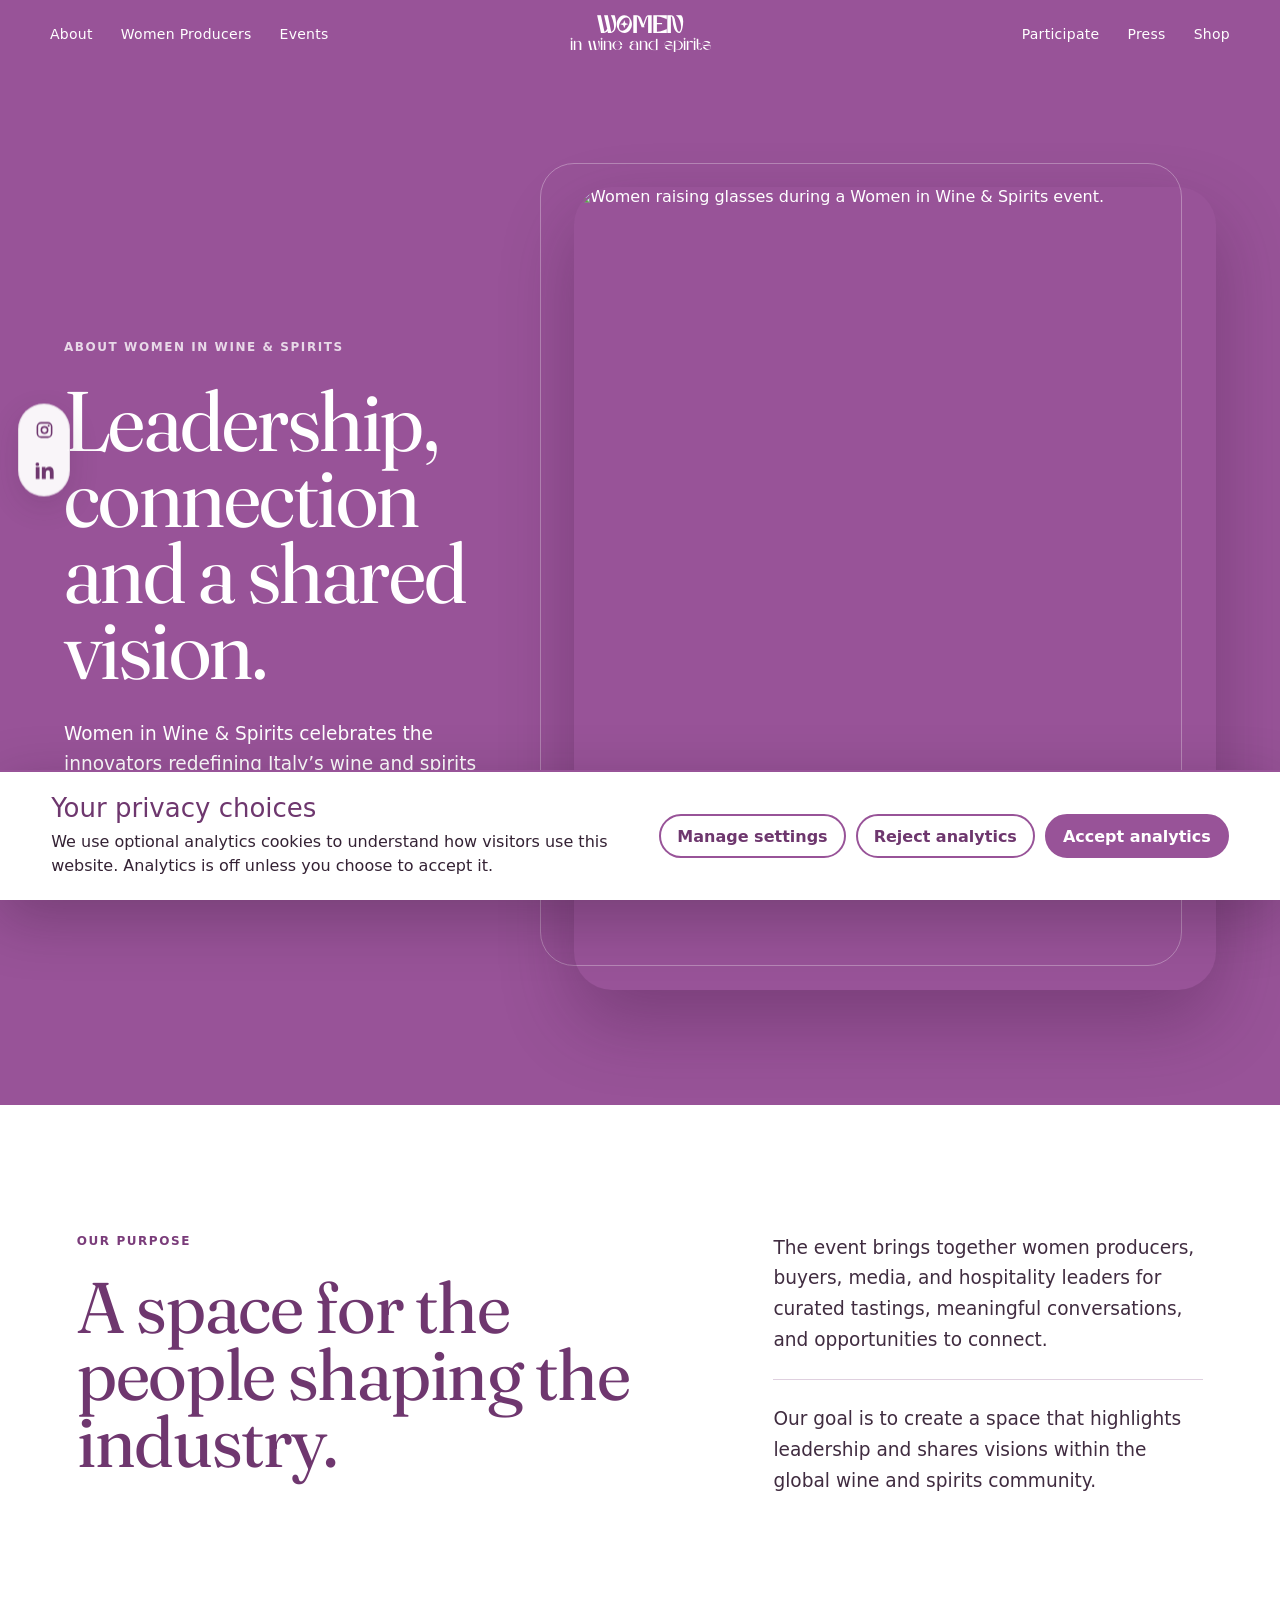
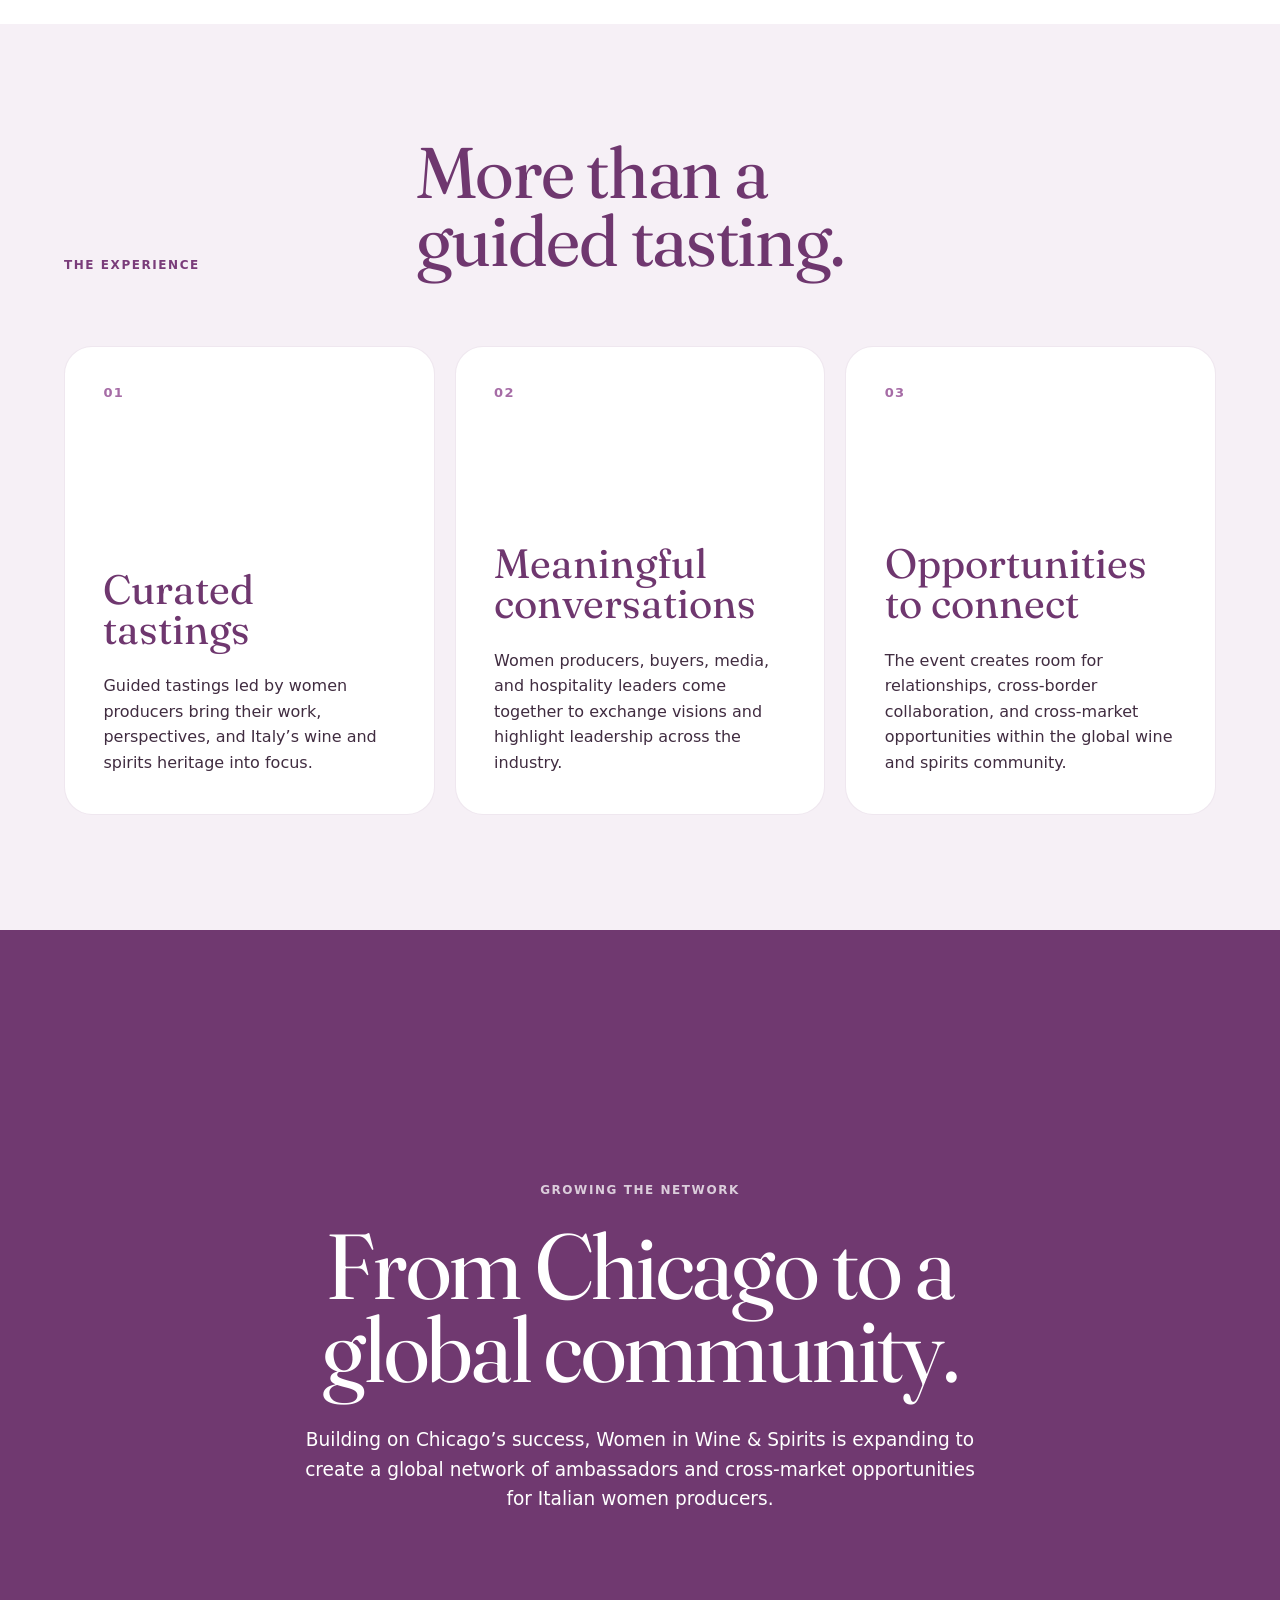
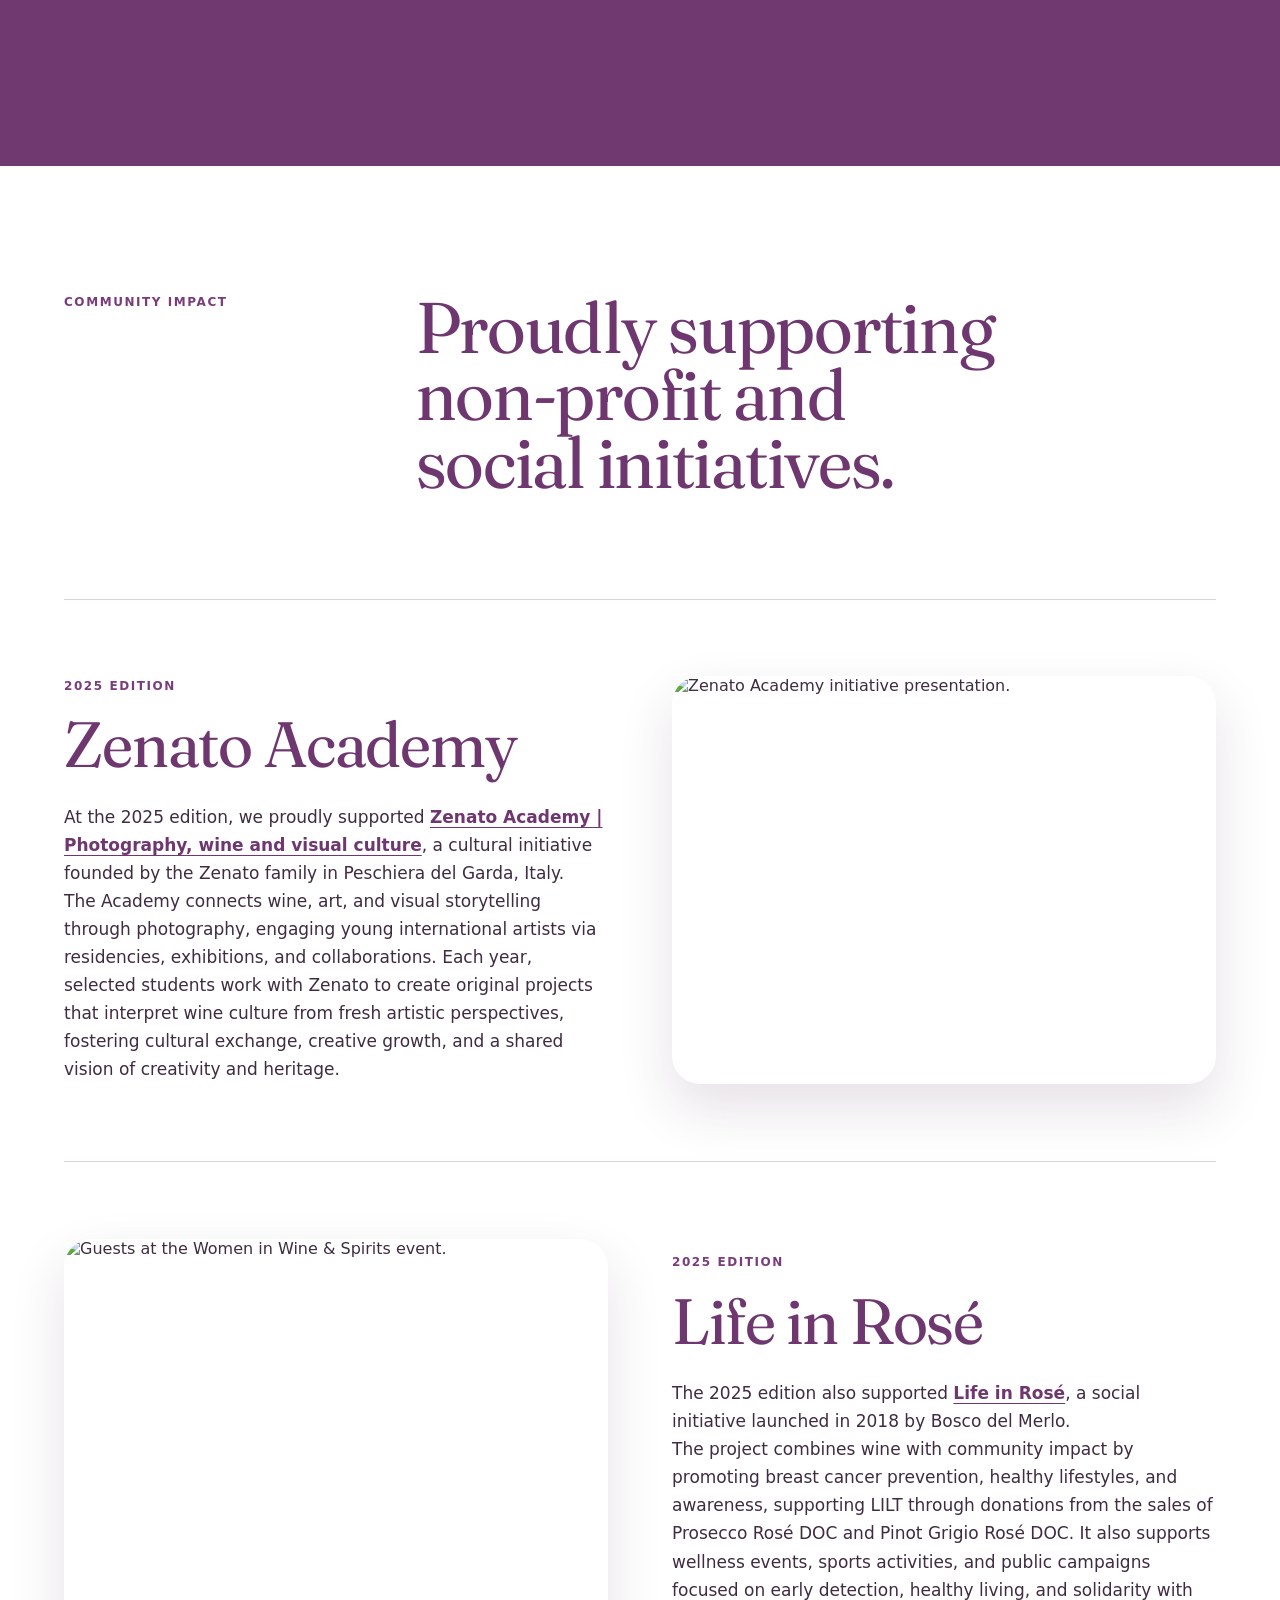
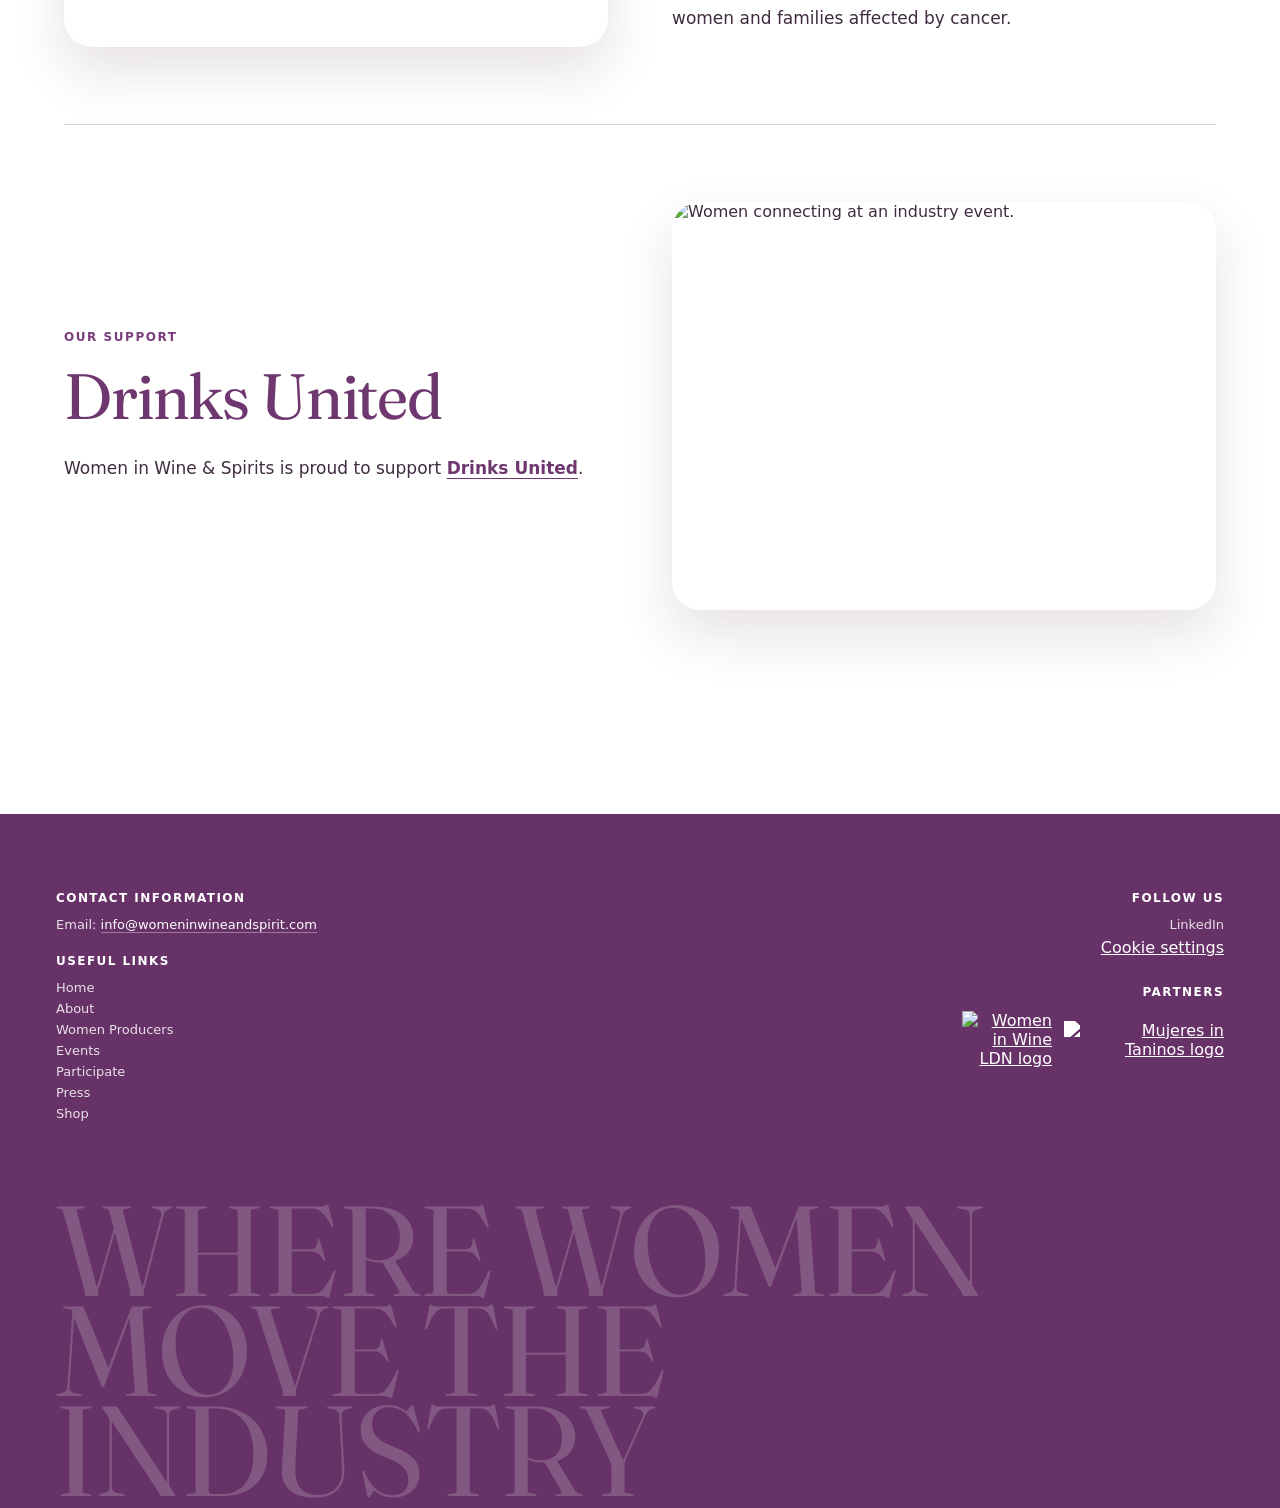
==== about/index.html @ eb979c76 "Launch multipage website redesign" ====
<!DOCTYPE html>
<html lang="en"><head>
  <meta charset="UTF-8">
  <meta name="viewport" content="width=device-width, initial-scale=1.0">
  <title>About Women in Wine & Spirits | Purpose & Community</title>
  <meta name="description" content="Learn how Women in Wine & Spirits advances leadership, connection and cross-border growth through curated tastings and industry conversations.">
  <meta name="robots" content="index, follow, max-image-preview:large, max-snippet:-1, max-video-preview:-1">
  <meta name="theme-color" content="#985398">
  <link rel="canonical" href="https://womeninwineandspirit.com/about/">
  <link rel="stylesheet" href="../styles.css">
  <link rel="icon" type="image/png" href="../assets/graphics/favicon.png">

  <meta property="og:site_name" content="Women in Wine &amp; Spirits">
  <meta property="og:locale" content="en_US">
  <meta property="og:type" content="website">
  <meta property="og:url" content="https://womeninwineandspirit.com/about/">
  <meta property="og:title" content="About Women in Wine & Spirits | Purpose & Community">
  <meta property="og:description" content="Learn how Women in Wine & Spirits advances leadership, connection and cross-border growth through curated tastings and industry conversations.">
  <meta property="og:image" content="https://womeninwineandspirit.com/assets/graphics/socialImage.png">
  <meta property="og:image:width" content="1200">
  <meta property="og:image:height" content="630">
  <meta property="og:image:alt" content="Women in Wine &amp; Spirits">

  <meta name="twitter:card" content="summary_large_image">
  <meta name="twitter:title" content="About Women in Wine & Spirits | Purpose & Community">
  <meta name="twitter:description" content="Learn how Women in Wine & Spirits advances leadership, connection and cross-border growth through curated tastings and industry conversations.">
  <meta name="twitter:image" content="https://womeninwineandspirit.com/assets/graphics/socialImage.png">
  <meta name="twitter:image:alt" content="Women in Wine &amp; Spirits">

  <script type="application/ld+json">
{
  "@context": "https://schema.org",
  "@graph": [
    {
      "@type": "AboutPage",
      "@id": "https://womeninwineandspirit.com/about/#webpage",
      "url": "https://womeninwineandspirit.com/about/",
      "name": "About Women in Wine & Spirits | Purpose & Community",
      "description": "Learn how Women in Wine & Spirits advances leadership, connection and cross-border growth through curated tastings and industry conversations.",
      "isPartOf": {
        "@id": "https://womeninwineandspirit.com/#website"
      },
      "about": {
        "@id": "https://womeninwineandspirit.com/#organization"
      },
      "primaryImageOfPage": {
        "@type": "ImageObject",
        "url": "https://womeninwineandspirit.com/assets/graphics/socialImage.png",
        "width": 1200,
        "height": 630
      },
      "inLanguage": "en",
      "breadcrumb": {
        "@id": "https://womeninwineandspirit.com/about/#breadcrumb"
      }
    },
    {
      "@type": "BreadcrumbList",
      "@id": "https://womeninwineandspirit.com/about/#breadcrumb",
      "itemListElement": [
        {
          "@type": "ListItem",
          "position": 1,
          "name": "Home",
          "item": "https://womeninwineandspirit.com/"
        },
        {
          "@type": "ListItem",
          "position": 2,
          "name": "About Women in Wine & Spirits",
          "item": "https://womeninwineandspirit.com/about/"
        }
      ]
    }
  ]
}
  </script>
</head>
<body class="inner-page about-page"><header class="site-nav" id="siteNav">
  <nav class="nav-inner" aria-label="Primary">
    <div class="nav-left">
      <a href="../about/index.html" class="nav-link" aria-current="page">About</a>
      <a href="../producers/index.html" class="nav-link">Women Producers</a>
      <a href="../events/index.html" class="nav-link">Events</a>
    </div>
    <a href="../index.html" class="nav-home" id="navHome" aria-label="Home">
      <div class="nav-home-inner"><h1>WOMEN</h1><span>in wine and spirits</span></div>
    </a>
    <div class="nav-right">
      <a href="../participate/index.html" class="nav-link">Participate</a>
      <a href="../press/index.html" class="nav-link">Press</a>
      <a href="../shop/index.html" class="nav-link">Shop</a>
    </div>
    <button class="nav-burger" type="button" aria-label="Open menu" aria-controls="mobileMenu" aria-expanded="false"><span></span><span></span><span></span></button>
  </nav>
  <div class="mobile-menu" id="mobileMenu" hidden>
    <a href="../index.html" class="mobile-link">Home</a>
    <a href="../about/index.html" class="mobile-link">About</a>
    <a href="../producers/index.html" class="mobile-link">Women Producers</a>
    <a href="../events/index.html" class="mobile-link">Events</a>
    <a href="../participate/index.html" class="mobile-link">Participate</a>
    <a href="../press/index.html" class="mobile-link">Press</a>
    <a href="../shop/index.html" class="mobile-link">Shop</a>
  </div>
</header><main id="top">
  <section class="about-hero" aria-labelledby="aboutTitle">
    <div class="about-hero__copy">
      <p class="about-eyebrow">About Women in Wine &amp; Spirits</p>
      <h1 id="aboutTitle">Leadership, connection and a shared vision.</h1>
      <p class="about-hero__lead">Women in Wine &amp; Spirits celebrates the innovators redefining Italy’s wine and spirits heritage while fostering cross-border collaboration and growth.</p>
    </div>
    <figure class="about-hero__media">
      <img src="https://static1.squarespace.com/static/67ca0301a3fe1b1ed6d14965/t/6a723222e140b5716571c00a/1785868834773/DSC09408.jpg" alt="Women raising glasses during a Women in Wine &amp; Spirits event.">
    </figure>
  </section>

  <section class="about-purpose" aria-labelledby="purposeTitle">
    <div class="about-section-heading">
      <p class="about-eyebrow">Our purpose</p>
      <h2 id="purposeTitle">A space for the people shaping the industry.</h2>
    </div>
    <div class="about-purpose__body">
      <p>The event brings together women producers, buyers, media, and hospitality leaders for curated tastings, meaningful conversations, and opportunities to connect.</p>
      <p>Our goal is to create a space that highlights leadership and shares visions within the global wine and spirits community.</p>
    </div>
  </section>

  <section class="about-experience" aria-labelledby="experienceTitle">
    <header class="about-experience__header">
      <p class="about-eyebrow">The experience</p>
      <h2 id="experienceTitle">More than a guided tasting.</h2>
    </header>
    <div class="about-detail-grid">
      <article class="about-detail-card">
        <span class="about-detail-card__number" aria-hidden="true">01</span>
        <h3>Curated tastings</h3>
        <p>Guided tastings led by women producers bring their work, perspectives, and Italy’s wine and spirits heritage into focus.</p>
      </article>
      <article class="about-detail-card">
        <span class="about-detail-card__number" aria-hidden="true">02</span>
        <h3>Meaningful conversations</h3>
        <p>Women producers, buyers, media, and hospitality leaders come together to exchange visions and highlight leadership across the industry.</p>
      </article>
      <article class="about-detail-card">
        <span class="about-detail-card__number" aria-hidden="true">03</span>
        <h3>Opportunities to connect</h3>
        <p>The event creates room for relationships, cross-border collaboration, and cross-market opportunities within the global wine and spirits community.</p>
      </article>
    </div>
  </section>

  <section class="about-mission" aria-labelledby="missionTitle">
    <img class="about-mission__deco" src="https://static1.squarespace.com/static/67ca0301a3fe1b1ed6d14965/t/6a7232db8ef45c1c21ba8045/1785869019773/imgi_3_width_200.webp" alt="" aria-hidden="true">
    <div>
      <p class="about-eyebrow">Growing the network</p>
      <h2 id="missionTitle">From Chicago to a global community.</h2>
      <p>Building on Chicago’s success, Women in Wine &amp; Spirits is expanding to create a global network of ambassadors and cross-market opportunities for Italian women producers.</p>
    </div>
  </section>

  <section class="about-initiatives" aria-labelledby="initiativesTitle">
    <header class="about-section-heading about-section-heading--initiatives">
      <p class="about-eyebrow">Community impact</p>
      <h2 id="initiativesTitle">Proudly supporting non-profit and social initiatives.</h2>
    </header>

    <article class="initiative-row">
      <div class="initiative-row__copy">
        <p class="about-eyebrow">2025 edition</p>
        <h3>Zenato Academy</h3>
        <p>At the 2025 edition, we proudly supported <a href="https://www.zenato.it/en/zenato-academy/" target="_blank" rel="noopener">Zenato Academy | Photography, wine and visual culture</a>, a cultural initiative founded by the Zenato family in Peschiera del Garda, Italy.</p>
        <p>The Academy connects wine, art, and visual storytelling through photography, engaging young international artists via residencies, exhibitions, and collaborations. Each year, selected students work with Zenato to create original projects that interpret wine culture from fresh artistic perspectives, fostering cultural exchange, creative growth, and a shared vision of creativity and heritage.</p>
      </div>
      <img src="https://static1.squarespace.com/static/67ca0301a3fe1b1ed6d14965/t/6a723305310a15133d34a033/1785869062677/zenato.png" alt="Zenato Academy initiative presentation." loading="lazy">
    </article>

    <article class="initiative-row initiative-row--reverse">
      <div class="initiative-row__copy">
        <p class="about-eyebrow">2025 edition</p>
        <h3>Life in Rosé</h3>
        <p>The 2025 edition also supported <a href="https://en.boscodelmerlo.it/life-in-rose" target="_blank" rel="noopener">Life in Rosé</a>, a social initiative launched in 2018 by Bosco del Merlo.</p>
        <p>The project combines wine with community impact by promoting breast cancer prevention, healthy lifestyles, and awareness, supporting LILT through donations from the sales of Prosecco Rosé DOC and Pinot Grigio Rosé DOC. It also supports wellness events, sports activities, and public campaigns focused on early detection, healthy living, and solidarity with women and families affected by cancer.</p>
      </div>
      <img src="https://static1.squarespace.com/static/67ca0301a3fe1b1ed6d14965/t/6a7233447e801526315f0dbf/1785869124977/DSC09224.jpg" alt="Guests at the Women in Wine &amp; Spirits event." loading="lazy">
    </article>

    <article class="initiative-row">
      <div class="initiative-row__copy">
        <p class="about-eyebrow">Our support</p>
        <h3>Drinks United</h3>
        <p>Women in Wine &amp; Spirits is proud to support <a href="https://www.drinksunited.co.uk" target="_blank" rel="noopener">Drinks United</a>.</p>
      </div>
      <img src="https://static1.squarespace.com/static/67ca0301a3fe1b1ed6d14965/t/6a72335e7fe27e618375a8bb/1785869150938/_Z3A9549.jpg" alt="Women connecting at an industry event." loading="lazy">
    </article>
  </section>
</main><footer class="site-footer" aria-label="Footer">
  <div class="footer-inner">
    <div class="footer-cols">
      <div class="footer-col">
        <h3 class="footer-title">CONTACT INFORMATION</h3>
        <p class="footer-line">Email: <a href="mailto:example@email.com">info@womeninwineandspirit.com</a></p>
        <h3 class="footer-title footer-title--spaced">Useful links</h3>
        <nav class="footer-links" aria-label="Footer links">
          <a href="../index.html">Home</a><a href="../about/index.html">About</a><a href="../producers/index.html">Women Producers</a><a href="../events/index.html">Events</a><a href="../participate/index.html">Participate</a><a href="../press/index.html">Press</a><a href="../shop/index.html">Shop</a>
        </nav>
      </div>
      <div class="footer-col footer-col--right">
        <h3 class="footer-title">FOLLOW US</h3>
        <nav class="footer-links footer-links--right" aria-label="Social links">
          <a href="https://www.linkedin.com/company/womeninwineandspirits/posts/?feedView=all" target="_blank" rel="noopener">LinkedIn</a>
          <button class="footer-cookie-settings" type="button" data-cookie-settings>Cookie settings</button>
        </nav>
        <section class="footer-partners" aria-labelledby="footerPartnersAbout">
          <h3 class="footer-title footer-title--spaced" id="footerPartnersAbout">Partners</h3>
          <div class="footer-partners__logos">
            <a href="https://womeninwine.co.uk" target="_blank" rel="noopener noreferrer" aria-label="Visit Women in Wine LDN"><img src="https://static1.squarespace.com/static/67ca0301a3fe1b1ed6d14965/t/6ac6549c88b4285a46ea85c8/1791382684632/465079069_3908544646099723_3180672566098122377_n.png" alt="Women in Wine LDN logo"></a>
            <a href="https://www.instagram.com/mujeresintaninos/?hl=en" target="_blank" rel="noopener noreferrer" aria-label="Visit Mujeres in Taninos on Instagram"><img src="https://static1.squarespace.com/static/67ca0301a3fe1b1ed6d14965/t/6ac6523a9ab2e6532af1a8b3/1791382074889/MIT+WIL+Logo+editable-38.png" alt="Mujeres in Taninos logo"></a>
          </div>
        </section>
      </div>
    </div>
    <div class="footer-mark" aria-hidden="true"><div>WHERE WOMEN</div><div>MOVE THE</div><div>INDUSTRY</div></div>
  </div>
</footer><aside class="cookie-banner" id="cookieBanner" aria-labelledby="cookieBannerTitle" hidden>
  <div class="cookie-banner__copy">
    <h2 id="cookieBannerTitle">Your privacy choices</h2>
    <p>We use optional analytics cookies to understand how visitors use this website. Analytics is off unless you choose to accept it.</p>
  </div>
  <div class="cookie-banner__actions">
    <button class="cookie-button cookie-button--secondary" type="button" data-cookie-manage>Manage settings</button>
    <button class="cookie-button cookie-button--secondary" type="button" data-cookie-reject>Reject analytics</button>
    <button class="cookie-button cookie-button--primary" type="button" data-cookie-accept>Accept analytics</button>
  </div>
</aside>

<div class="cookie-modal" id="cookieModal" aria-hidden="true" hidden>
  <div class="cookie-modal__backdrop" data-cookie-close></div>
  <section class="cookie-modal__panel" role="dialog" aria-modal="true" aria-labelledby="cookieModalTitle">
    <button class="cookie-modal__close" type="button" aria-label="Close cookie settings" data-cookie-close>&times;</button>
    <h2 id="cookieModalTitle">Cookie settings</h2>
    <p>Choose whether Women in Wine &amp; Spirits may use optional analytics cookies. You can return to these settings from the footer.</p>

    <div class="cookie-option">
      <div>
        <h3>Necessary</h3>
        <p>Required for core website functions and for remembering your privacy choice.</p>
      </div>
      <span class="cookie-option__status">Always active</span>
    </div>

    <label class="cookie-option" for="analyticsConsent">
      <div>
        <h3>Analytics</h3>
        <p>Helps us understand page visits and interactions through Google Analytics.</p>
      </div>
      <input id="analyticsConsent" type="checkbox" role="switch">
    </label>

    <div class="cookie-modal__actions">
      <button class="cookie-button cookie-button--secondary" type="button" data-cookie-reject>Reject analytics</button>
      <button class="cookie-button cookie-button--primary" type="button" data-cookie-save>Save choices</button>
    </div>
  </section>
</div><script src="../js/main.js" defer></script><script src="../js/carousels.js" defer></script></body></html>
---- styles.css ----
html { scroll-behavior: smooth; }

:root{
  --navH: 72px;
  --navPadX: clamp(18px, 4vw, 54px);
  --navBg: #985398;

  /* --homeY: 110px;
  --homeScale: 2.0;

  --homeScaleStart: 0.80;
  --homeScaleEnd:   0.30; */
  /* --homeScaleBase: 1;  */
}

/* Shop page */
.shop-page{
  color: #402c40;
  background: #f5eff5;
}

.shop-page .nav-link[aria-current="page"]::after{
  transform: scaleX(1);
}

.shop-page .products-section{
  display: block;
  min-height: 70vh;
  padding: clamp(72px, 8vw, 112px) max(5vw, calc((100vw - 1180px) / 2)) clamp(100px, 11vw, 156px);
  background: #f5eff5;
}

.shop-page .shop-header{
  position: relative;
  display: grid;
  grid-template-columns: minmax(0, 1.45fr) minmax(240px, .55fr);
  gap: clamp(36px, 7vw, 96px);
  max-width: 1180px;
  margin: 0 auto clamp(54px, 7vw, 88px);
  padding: clamp(44px, 6vw, 76px);
  overflow: hidden;
  align-items: end;
  color: #fff;
  background:
    radial-gradient(circle at 88% 0, rgba(255,255,255,.12) 0 18%, transparent 18.5%),
    #985398;
  border-radius: 30px;
  box-shadow: 0 26px 70px rgba(72,31,72,.18);
}

.shop-page .shop-eyebrow{
  grid-column: 1 / -1;
  margin: 0 0 -18px;
  color: rgba(255,255,255,.72);
  font-size: 12px;
  font-weight: 800;
  letter-spacing: .15em;
  text-transform: uppercase;
}

.shop-page .shop-header h1{
  margin: 0;
  font: 400 clamp(66px, 8.5vw, 120px)/.83 "headerfont", ui-serif, Georgia, serif;
  letter-spacing: -.025em;
}

.shop-page .shop-header > p:last-child{
  max-width: 25ch;
  margin: 0 0 8px;
  padding-top: 20px;
  color: rgba(255,255,255,.86);
  border-top: 1px solid rgba(255,255,255,.34);
  font-size: clamp(17px, 1.6vw, 20px);
  line-height: 1.5;
}

.shop-page #products-container{
  display: grid;
  grid-template-columns: repeat(3, minmax(0, 1fr));
  gap: clamp(20px, 3vw, 30px);
  width: 100%;
  max-width: 1180px;
  margin: 0 auto;
  align-items: stretch;
}

.shop-page .stripe-product-card{
  display: flex;
  width: auto;
  min-width: 0;
  padding: 0;
  overflow: hidden;
  flex-direction: column;
  color: #402c40;
  background: #fff;
  border: 1px solid rgba(111,55,111,.12);
  border-radius: 24px;
  box-shadow: 0 18px 48px rgba(74,35,74,.12);
  font-family: system-ui, -apple-system, "Segoe UI", sans-serif;
  text-align: left;
  transition: transform 220ms ease, box-shadow 220ms ease;
}

.shop-page .stripe-product-card:hover{
  transform: translateY(-5px);
  box-shadow: 0 26px 62px rgba(74,35,74,.18);
}

.shop-page .stripe-product-image{
  width: 100%;
  height: auto;
  max-height: none;
  aspect-ratio: 4 / 4.5;
  border-radius: 0;
  object-fit: cover;
  background: #eadfea;
}

.shop-page .stripe-product-text-content{
  display: flex;
  height: 100%;
  padding: clamp(24px, 3vw, 32px);
  flex-direction: column;
}

.shop-page .stripe-product-title{
  margin: 0 0 12px;
  color: #603060;
  font: 400 clamp(28px, 2.5vw, 38px)/1.05 "headerfont", ui-serif, Georgia, serif;
}

.shop-page .stripe-product-price{
  order: -1;
  margin: 0 0 14px;
  color: #9a609a;
  font-size: 12px;
  font-weight: 800;
  letter-spacing: .1em;
  text-transform: uppercase;
}

.shop-page .stripe-product-description{
  margin: 0;
  padding: 0;
  color: #624e62;
  font-size: 15px;
  line-height: 1.6;
}

.shop-page .stripe-product-button{
  width: 100%;
  min-height: 48px;
  margin-top: auto;
  padding: 13px 18px;
  color: #fff;
  background: #7a3c7a;
  border: 0;
  border-radius: 999px;
  font-size: 12px;
  font-weight: 800;
  letter-spacing: .09em;
  text-transform: uppercase;
}

.shop-page .stripe-product-description + .stripe-product-button{
  margin-top: 28px;
}

.shop-page .stripe-product-button:disabled{
  color: #765f76;
  background: #e9dfe8;
  cursor: not-allowed;
  opacity: 1;
}

.shop-page .shop-status{
  grid-column: 1 / -1;
  margin: 0;
  padding: 50px 28px;
  color: #6f376f;
  background: #fff;
  border: 1px solid rgba(111,55,111,.12);
  border-radius: 22px;
  font-size: 17px;
  text-align: center;
}

.shop-page .shop-status--error{
  color: #6b2e45;
}

.shop-page .site-footer{
  background: #673267;
}

@media (max-width: 900px){
  .shop-page #products-container{
    grid-template-columns: repeat(2, minmax(0, 1fr));
  }
}

@media (max-width: 620px){
  .shop-page .products-section{
    padding: 64px 18px 92px;
  }

  .shop-page .shop-header{
    grid-template-columns: 1fr;
    gap: 30px;
    padding: 38px 26px 42px;
    border-radius: 24px;
  }

  .shop-page .shop-eyebrow{
    grid-column: 1;
    margin-bottom: 0;
  }

  .shop-page .shop-header h1{
    font-size: clamp(58px, 18vw, 82px);
  }

  .shop-page .shop-header > p:last-child{
    max-width: 32ch;
  }

  .shop-page #products-container{
    grid-template-columns: 1fr;
  }

  .shop-page .stripe-product-card{
    max-width: none;
    border-radius: 20px;
  }

  .shop-page .stripe-product-image{
    max-height: none;
    aspect-ratio: 4 / 4;
  }
}

body{
  margin: 0;
  font-family: system-ui, -apple-system, Segoe UI, Roboto, sans-serif;
  background: var(--navBg);
  color: #fff;
}

body.gi-modal-open .site-nav{
  z-index: 1;
}

body.cookie-modal-open{
  overflow: hidden;
}

.cookie-banner,
.cookie-banner *,
.cookie-modal,
.cookie-modal *{
  box-sizing: border-box;
}

.cookie-banner{
  position: fixed;
  left: 0;
  right: 0;
  bottom: 0;
  z-index: 10000;
  display: flex;
  align-items: center;
  justify-content: space-between;
  gap: 28px;
  width: 100%;
  max-width: none;
  margin: 0;
  padding: 22px clamp(22px, 4vw, 72px);
  color: #342234;
  background: #fff;
  border: 0;
  border-top: 2px solid #985398;
  border-radius: 0;
  box-shadow: 0 18px 60px rgba(29, 12, 29, .28);
}

.cookie-banner[hidden],
.cookie-modal[hidden]{
  display: none;
}

.cookie-banner__copy{
  max-width: 610px;
}

.cookie-banner h2,
.cookie-modal h2,
.cookie-modal h3{
  margin-top: 0;
  color: #6e376e;
}

.cookie-banner h2{
  margin-bottom: 7px;
  font: 400 26px/1.1 system-ui, -apple-system, "Segoe UI", Roboto, sans-serif;
}

.cookie-banner p,
.cookie-modal p{
  margin: 0;
  line-height: 1.5;
}

.cookie-banner__actions,
.cookie-modal__actions{
  display: flex;
  gap: 10px;
  flex-wrap: wrap;
}

.cookie-banner__actions{
  flex: 0 0 auto;
  align-items: center;
  flex-wrap: nowrap;
}

.cookie-banner__actions .cookie-button{
  white-space: nowrap;
}

.cookie-button{
  min-height: 44px;
  padding: 10px 16px;
  border: 2px solid #985398;
  border-radius: 999px;
  font: inherit;
  font-weight: 700;
  cursor: pointer;
}

.cookie-button--primary{
  color: #fff;
  background: #985398;
}

.cookie-button--secondary{
  color: #6e376e;
  background: #fff;
}

.cookie-button:focus-visible,
.footer-cookie-settings:focus-visible,
.cookie-modal__close:focus-visible,
.cookie-option input:focus-visible{
  outline: 3px solid #f1bf47;
  outline-offset: 3px;
}

.cookie-modal{
  position: fixed;
  inset: 0;
  z-index: 10001;
  display: grid;
  place-items: center;
  padding: 20px;
}

.cookie-modal__backdrop{
  position: absolute;
  inset: 0;
  background: rgba(24, 10, 24, .72);
}

.cookie-modal__panel{
  position: relative;
  width: min(620px, 100%);
  max-height: calc(100vh - 40px);
  overflow-y: auto;
  padding: clamp(24px, 5vw, 42px);
  color: #342234;
  background: #fff;
  border-radius: 20px;
  box-shadow: 0 24px 80px rgba(0, 0, 0, .4);
}

.cookie-modal__panel > p{
  margin-bottom: 24px;
}

.cookie-modal__close{
  position: absolute;
  top: 12px;
  right: 16px;
  border: 0;
  color: #6e376e;
  background: transparent;
  font-size: 32px;
  cursor: pointer;
}

.cookie-option{
  display: flex;
  align-items: center;
  justify-content: space-between;
  gap: 24px;
  padding: 20px 0;
  border-top: 1px solid rgba(110, 55, 110, .25);
}

.cookie-option h3{
  margin-bottom: 5px;
  font-size: 18px;
}

.cookie-option__status{
  flex: 0 0 auto;
  color: #6e376e;
  font-weight: 700;
}

.cookie-option input{
  flex: 0 0 auto;
  width: 48px;
  height: 26px;
  accent-color: #985398;
}

.cookie-modal__actions{
  justify-content: flex-end;
  margin-top: 24px;
}

.footer-cookie-settings{
  padding: 0;
  border: 0;
  color: inherit;
  background: transparent;
  font: inherit;
  text-align: inherit;
  text-decoration: underline;
  cursor: pointer;
}

@media (max-width: 760px){
  .cookie-banner{
    align-items: stretch;
    flex-direction: column;
    gap: 16px;
  }

  .cookie-banner__actions,
  .cookie-modal__actions{
    flex-direction: column;
  }

  .cookie-button{
    width: 100%;
  }
}


/* html, body {
  overflow-x: clip;
} */


@font-face{
  font-family: "brandfont";
  src: url("./assets/fonts/AMORIA.woff") format("woff");
  font-weight: 400;
  font-style: normal;
  font-display: swap;
}

@font-face{
  font-family: "headerfont";
  src: url("./assets/fonts/Fraunces-Variable.ttf") format("truetype-variations");
  font-weight: 100 900;
  font-style: normal;
  font-display: swap;
}

h1,
h2,
h3,
.home-card-title,
.footer-mark{
  font-optical-sizing: auto;
  font-variation-settings: "SOFT" 18, "WONK" 0;
}

.stylized-capital{
  margin: 0;
  font: 400 clamp(66px, 8.5vw, 120px)/.83 "brandfont", ui-serif, Georgia, serif;
  letter-spacing: -.025em;
}

.card{
  border-radius: 28px;
  padding: 28px 16px;
  display: grid;
  place-items: center;
  font: 400 24px/1.1 system-ui;
  font-weight: 700;
  color: #985398;
  background: #ffffff; 
  text-align: center;
}


.contact{
  --wm:rgba(255,255,255,.22);
  --fieldBorder:rgba(255,255,255,.55);
  --fieldBg:#ffffff;
  --text:#ffffff;

  position:relative;
  overflow:hidden;
  background:var(--bg);
  padding: clamp(64px, 8vw, 110px) clamp(18px, 5vw, 56px);
}
.contact, .contact * { box-sizing: border-box; }

.contact-checkbox{
  margin: 24px 0 32px;
}

.contact-checkbox label{
  display: flex;
  align-items: center;
  gap: 12px;

  color: rgba(255,255,255,.9);
  font-size: 20px;
  line-height: 1.4;
  cursor: pointer;
}

/* checkbox styling */
.contact-checkbox input[type="checkbox"]{
  width: 16px;
  height: 16px;
  accent-color: #ffffff; /* modern browsers */
  cursor: pointer;
}


/* flower asset on the right */
/* .contact-flower{
  position:absolute;
  right:-120px;
  top: clamp(10px, 10vh, 90px);
  width: clamp(320px, 38vw, 560px);
  aspect-ratio: 1 / 1;
  opacity:.55;
  pointer-events:none;
  filter:saturate(0) brightness(1.8);
} */

.contact-inner{
  max-width: 1120px;
  margin: 0 auto;
  position: relative;
  z-index: 1;
}

/* big watermark title */
.contact-title{
  margin: 0 0 clamp(22px, 4vw, 44px);
  text-align: center;
  font-family:"Amoria","Didot","Bodoni Moda",serif;
  font-weight:500;
  color: var(--wm);
  font-size: clamp(72px, 8vw, 150px);
  line-height: .85;
  letter-spacing: .4px;
}

/* form sizing/placement to match mock */
.contact-form{
  display: flex;
  flex-direction: column;
  gap: 18px;                 /* vertical spacing between rows */
}

.contact-honeypot{
  position: absolute;
  width: 1px;
  height: 1px;
  padding: 0;
  margin: -1px;
  overflow: hidden;
  clip: rect(0 0 0 0);
  clip-path: inset(50%);
  white-space: nowrap;
  border: 0;
}

/* two inputs row */
.contact-row{
  display: flex;
  gap: 18px;                 /* space between Name and Email */
  margin: 0;                 /* remove your margin-bottom; we use gap now */
}

.contact-row input{
  flex: 1 1 0;
  min-width: 0;              /* prevents overflow on small widths */
}

.contact-form input,
.contact-form textarea{
  background: var(--fieldBg);
  border: 2px solid var(--fieldBorder);
  border-radius: 10px;
  padding: 14px 18px;        /* slightly tighter like your mock */
  font-family: Inter, system-ui, -apple-system, Segoe UI, Roboto, Arial, sans-serif;
  font-size: 16px;
  color: #222;
  outline: none;
  box-shadow: 0 10px 26px rgba(0,0,0,.12);
  width: 100%;               /* OK for textarea + any single-line fields */
}

/* match the tall message box */
.contact-form textarea{
  min-height: 150px;
  resize: none;              /* matches your mock (no resize handle) */
}

/* placeholders similar to screenshot */
.contact-form input::placeholder,
.contact-form textarea::placeholder{
  color: rgba(0,0,0,.6);
}

/* focus */
.contact-form input:focus,
.contact-form textarea:focus{
  border-color: rgba(255,255,255,.85);
  box-shadow: 0 0 0 4px rgba(255,255,255,.18), 0 14px 34px rgba(0,0,0,.16);
}

/* send button as full-width thin bordered pill */
.contact-btn{
  width: 100%;
  padding: 14px 18px;
  border-radius: 10px;
  border: 2px solid rgba(255,255,255,.65);
  background: rgba(255,255,255,.08);
  color: var(--text);
  font-family: Inter, system-ui, -apple-system, Segoe UI, Roboto, Arial, sans-serif;
  font-size: 16px;
}

.contact-btn:hover{
  background: rgba(255,255,255,.14);
  border-color: rgba(255,255,255,.85);
  transform: translateY(-1px);
}

.contact-btn:active{
  transform: translateY(0);
}

.contact-btn:disabled{
  cursor: wait;
  opacity: .7;
  transform: none;
}

.contact-status{
  min-height: 1.5em;
  margin: -4px 0 0;
  font-size: 15px;
  line-height: 1.5;
  color: var(--text);
}

.contact-status.is-success{
  font-weight: 700;
}

.contact-status.is-error{
  color: #fff;
  font-weight: 700;
}

.expect{
  --title: rgba(170, 120, 175, .35);
  --ink: #1f1f1f;
  --paper: #ffffff;

  background: var(--paper);
  overflow: hidden;
}

.expect-grid{
  display: grid;
  grid-template-columns: 1.05fr .95fr; 
  min-height: clamp(420px, 60vh, 620px);
}

/* LEFT image (from assets) */
.expect-photo{
  background-image: url("./assets/imgs/DSC09408.jpg"); /* <-- change filename */
  background-size: cover;
  background-position: 40% 50%;
  min-height: 360px;
}

/* RIGHT content */
.expect-content{
  position: relative;
  padding: clamp(28px, 4vw, 56px);
  display: grid;
  align-content: start;
  gap: clamp(18px, 2.2vw, 26px);
}

/* big watermark title */
.expect-title{
  margin: 0;
  color: var(--title);
  font-family: "headerfont", ui-serif, Georgia, serif;
  font-size: clamp(64px, 6.5vw, 120px);
  line-height: .82;
  letter-spacing: .5px;
}

/* bullets */
.expect-list{
  margin: 0;
  padding-left: 18px; /* default bullet indent */
  color: var(--ink);
  font-family: Inter, system-ui, -apple-system, Segoe UI, Roboto, Arial, sans-serif;
  font-size: clamp(14px, 1.25vw, 18px);
  line-height: 1.45;
  max-width: 46ch;
}

.expect-list li{ margin: 10px 0; }
.expect-note{ opacity: .85; }

/* decorative flower (from assets) */
.expect-flower{
  position: absolute;
  left: clamp(-120px, -8vw, -60px);
  bottom: clamp(-120px, -9vw, -70px);
  width: clamp(320px, 38vw, 520px);
  aspect-ratio: 1 / 1;
  background-image: url("./assets/flower-outline.png"); /* <-- change filename */
  background-repeat: no-repeat;
  background-size: contain;
  background-position: center;
  opacity: .45;
  pointer-events: none;

  /* If your flower asset is already light/pastel, remove this filter */
  filter: saturate(0) brightness(1.7);
}

.featured-producers-desktop{
  font-weight: 300;
  font-size: 23px;
  margin-inline: 50px;
}

.featured-producers-mobile{
  display:none;
}

.flower-deco{
  display: grid;
  place-items: center;
}

.flower-deco img{
  width: clamp(78px, 10vw, 140px);
  height: auto;
  display: block;
}

.flower-deco img{
  width: 160px;
  height: auto;
} 

.footer-inner{
  /* max-width: 1120px; */
  margin: 0 auto;
  position: relative;
  z-index: 1;
}

/* Top content */
.footer-cols{
  display: grid;
  grid-template-columns: 1.2fr .8fr;
  gap: 44px;
  align-items: start;
}

.footer-col--right{
  justify-self: end;
  text-align: right;
  /* display: none; */
}

.footer-title{
  margin: 0 0 12px;
  font-family: Inter, system-ui, -apple-system, Segoe UI, Roboto, Arial, sans-serif;
  font-size: 12px;
  letter-spacing: .12em;
  font-weight: 800;
  text-transform: uppercase;
}

.footer-title--spaced{
  margin-top: 22px;
}

.footer-line{
  margin: 6px 0;
  font-family: Inter, system-ui, -apple-system, Segoe UI, Roboto, Arial, sans-serif;
  font-size: 13px;
  color: var(--muted);
}

.footer-line a{
  color: var(--text);
  text-decoration: none;
  border-bottom: 1px solid rgba(255,255,255,.35);
}

.footer-line a:hover{
  border-bottom-color: rgba(255,255,255,.8);
}

.footer-links{
  display: grid;
  gap: 6px;
}

.footer-links a{
  color: var(--muted);
  text-decoration: none;
  font-family: Inter, system-ui, -apple-system, Segoe UI, Roboto, Arial, sans-serif;
  font-size: 13px;
}

.footer-links a:hover{
  color: var(--text);
}

.footer-links--right{
  justify-items: end;
}

.footer-partners{
  margin-top: 28px;
}

.footer-partners__logos{
  display: flex;
  align-items: center;
  max-width: 370px;
  margin-left: auto;
  justify-content: flex-end;
  gap: 12px;
}

.footer-partners__logos a{
  display: block;
  width: auto;
  color: #fff;
}

.footer-partners__logos a:focus-visible{
  outline: 2px solid rgba(255,255,255,.9);
  outline-offset: 3px;
}

.footer-partners__logos img{
  display: block;
  width: auto;
  height: auto;
  color: #fff;
}

.footer-partners__logos a:first-child img{
  max-width: min(90px, 10vw);
}

.footer-partners__logos a:nth-child(2) img{
  max-width: min(160px, 18vw);
  filter: brightness(0) invert(1);
}

.social-rail{
  position: fixed;
  top: 50%;
  left: 18px;
  z-index: 90;
  display: flex;
  padding: 7px;
  flex-direction: column;
  gap: 5px;
  background: rgba(255,255,255,.94);
  border: 1px solid rgba(111,55,111,.16);
  border-radius: 999px;
  box-shadow: 0 10px 30px rgba(57,25,57,.14);
  transform: translateY(-50%);
  backdrop-filter: blur(8px);
}

.social-rail a{
  display: grid;
  width: 36px;
  height: 36px;
  place-items: center;
  color: #6f376f;
  border-radius: 50%;
  transition: color .2s ease, background-color .2s ease, transform .2s ease;
}

.social-rail a:hover,
.social-rail a:focus-visible{
  color: #fff;
  background: #7a3c7a;
  outline: none;
  transform: scale(1.06);
}

.social-rail svg{
  width: 19px;
  height: 19px;
  fill: currentColor;
}

/* Big watermark phrase (bottom-left) */
.footer-mark{
  position: absolute;
  /* left: clamp(-800px, -10vw, -60px);
  bottom: clamp(-70px, -8vw, -400px); */
  line-height: .78;
  font-family: "headerfont", ui-serif, Georgia, serif;
  font-size: clamp(90px, 10vw, 170px);
  color: var(--wm);
  pointer-events: none;
  user-select: none;
  z-index: 0;
  white-space: nowrap;
  transform: translateY(80px);
}

.get-involved{
  /* position: relative; */
  padding: clamp(50px, 7vw, 90px) clamp(18px, 5vw, 70px);
  overflow: hidden;
}

.get-involved .gi-left{
  /* position: absolute; */
  left: clamp(-10px, -2vw, 0px);
  top: clamp(10px, 3vw, 40px);
  width: 120%;
  z-index: 0;
  pointer-events: none;
}

.get-involved .gi-title{
  line-height: 0.80;
  color: rgba(183, 135, 183, .55);
  letter-spacing: 0.02em;
  user-select: none;
  font-family: "headerfont", ui-serif, Georgia, serif;
}

.get-involved .gi-text,
.get-involved .gi-involved{
  display:block;
  font-size: clamp(120px, 10vw, 240px);
}

/* .get-involved .gi-wrap{ */

  /* padding-top: clamp(140px, 12vw, 210px);  */
/* } */

.get-involved .gi-wrap{
  position: relative;
  z-index: 1;
  
  max-width: 1300px;
  margin: 0 auto;
  
  display: grid;
  grid-template-columns: minmax(380px, 560px) 1fr;
  gap: clamp(34px, 5vw, 90px);
  /* grid-template-columns: minmax(240px, 360px) 1fr;
  gap: clamp(22px, 3.5vw, 60px); */
  align-items: start;

  /* padding-top: clamp(70px, 8vw, 130px); */
}

.get-involved .gi-wrap > * {
  min-width: 0;
}

.get-involved .gi-tabs,
.get-involved .gi-panels {
  min-width: 0;
}

.get-involved .gi-tabs{
  display: flex;
  flex-direction: column;

  border-top: 2px solid rgba(255,255,255,.75);
}

.get-involved .gi-tab{
  appearance: none;
  border: 0;
  background: transparent;

  color: #fff;
  text-align: left;
  width: 100%;

  font: 700 clamp(22px, 2.1vw, 34px) ui-sans-serif, system-ui, -apple-system, Segoe UI, Roboto, Arial, sans-serif;

  padding: clamp(18px, 2vw, 22px) 14px;
  cursor: pointer;

  border-bottom: 2px solid rgba(255,255,255,.75);

  transition: background 220ms ease, transform 220ms ease, opacity 220ms ease;
  opacity: .92;
  position: relative;
}

.get-involved .gi-tab:hover{
  background: rgba(234, 222, 234, .22);
  transform: translateX(6px);
  opacity: 1;
}

.get-involved .gi-tab.is-active{
  background: rgba(234, 222, 234, .28);
  opacity: 1;
}

.get-involved .gi-tab::after{
  content:"↗";
  position:absolute;
  right: 12px;
  top: 50%;
  transform: translateY(-50%) translateX(-4px);
  opacity: 0;
  transition: opacity 200ms ease, transform 200ms ease;
  font-size: 18px;
}

.get-involved .gi-tab:hover::after,
.get-involved .gi-tab.is-active::after{
  opacity: .9;
  transform: translateY(-50%) translateX(0);
}

.get-involved .gi-tab:focus-visible{
  outline: 3px solid #fff;
  outline-offset: 4px;
}

.get-involved .gi-panels{
  position: relative;
  min-height: clamp(280px, 38vh, 520px);
}

.get-involved .gi-panel{
  position: absolute;
  inset: 0;

  opacity: 0;
  pointer-events: none;

  transform: translateY(10px);
  filter: blur(2px);

  transition: opacity 280ms ease, transform 320ms cubic-bezier(.2,.8,.2,1), filter 320ms ease;
}

.get-involved .gi-panel.is-active{
  opacity: 1;
  pointer-events: auto;

  transform: translateY(0);
  filter: blur(0);
}

.get-involved .gi-copy{
  max-width: 70ch;
}

.get-involved .gi-copy p{
  margin: 0 0 12px;
  color: rgba(255,255,255,.95);
  font-family: ui-sans-serif, system-ui, -apple-system, Segoe UI, Roboto, Arial, sans-serif;
  font-size: clamp(14px, 1vw, 18px);
  line-height: 1.4;
}

.get-involved .gi-lead{
  font-style: italic;
  font-weight: 700;
}

.get-involved .gi-cta{
  display: inline-flex;
  align-items: center;
  gap: 10px;
  margin-top: 14px;
  background: #ffffff25;
  padding: 20px;
  border-radius: 20px;
  border-style: solid;
  border-color: #ffffff;

  color: #fff;
  font-family: ui-sans-serif, system-ui, -apple-system, Segoe UI, Roboto, Arial, sans-serif;
  font-weight: 700;

  text-decoration: none;
  opacity: .95;
  /* border-bottom: 1px solid rgba(255,255,255,.65); */

  transition: opacity 200ms ease, transform 200ms ease, border-color 200ms ease;
}

.get-involved .gi-cta:hover{
  opacity: 1;
  transform: translateX(4px);
  background: #ffffff55;
  border-color: rgba(255,255,255,.95);
}

/* =========================
   GET INVOLVED — tabs like reference
   Lines always, active row breaks line, arrows always visible
   ========================= */


  
  /* LEFT RAIL */
  .get-involved .gi-tabs{
    position: relative;
    border-top: 0;
    padding-left: clamp(36px, 4vw, 64px); /* inset like ref */
  }
  
  /* Top rule (always visible) */
  .get-involved .gi-tabs::before{
    content:"";
    position:absolute;
    /* left: clamp(36px, 4vw, 64px); */
    right: 0;
    top: 0;
    height: 2px;
    background: rgba(255,255,255,.75);
    left: 20px;   /* ← extend line to the left */

    
  }
  
  /* TAB ROW */
  .get-involved .gi-tab{
    position: relative;
    width: 100%;
    text-align: left;
    background: transparent;
    border: 0;
    cursor: pointer;
  
    font-weight: 800;
    font-size: clamp(26px, 2.5vw, 44px);
    letter-spacing: 0.01em;
    color: #fff;
  
    padding: clamp(18px, 2.2vw, 26px) 0;
    padding-right: 56px; /* space for arrow */
  
    /* important: keep text above line + mask */
    z-index: 1;
  }
  
  /* Arrow always visible (right side) */
  .get-involved .gi-tab::after{
    content:"↗";
    position:absolute;
    right: 12px;
    top: 50%;
    transform: translateY(-50%);
    font-size: 18px;
    color: rgba(255,255,255,.95);
    opacity: .95;
  }
  
  /* Separator line under each tab (always visible) */
  .get-involved .gi-tab::before{
    content:"";
    position:absolute;
    bottom: 0;
    height: 2px;
    background: rgba(255,255,255,.75);
    opacity: .9;
    left: -40px;   
  right: 0;
  
    z-index: 0;
  }
  
  /* Subtle hover */
  .get-involved .gi-tab:hover{
    background: rgba(255,255,255,.06);
  }
  
  /* Active: slight highlight like reference */
  .get-involved .gi-tab.is-active{
    background: rgba(255,255,255,.10);
  }
  
  /* ---- THE KEY PART ----
     Prevent the separator from crossing active text by "masking" behind the text.
     We do this by placing a pseudo element behind the text area, matching the section bg.
  */
  .get-involved .gi-tab.is-active{
    /* make sure the background highlight stays */
    box-shadow: none;
  }
  
  /* Mask strip: covers the line only in the middle where the text sits */
  .get-involved .gi-tab.is-active .gi-tab-label{ display:inline; } /* safe if you wrap label, optional */
  

  .get-involved .gi-tab.is-active::before{
    /* keep the separator line */
    background: rgba(255,255,255,.75);
  }
  
  .get-involved .gi-tab.is-active{
    background-size: 72% 6px;
  
    /* position it on the separator line */
    background-position: left 0 bottom -2px;
  }
  
  /* If you want the break to be centered (like ref), change the position: */
  .get-involved .gi-tab.is-active{
    background-position: center bottom -2px;
  }
  
  /* keep focus */
  .get-involved .gi-tab:focus-visible{
    outline: 3px solid rgba(255,255,255,.9);
    outline-offset: 6px;
  }

/* lock background scroll when any modal is open */
body.gi-modal-open{
  overflow: hidden;
}

/* modal wrapper */
.gi-modal{
  position: fixed;
  inset: 0;
  display: none;
  z-index: 9999999;

  /* position the box a bit lower + keep safe space bottom */
  padding-top: 12vh;
  padding-bottom: 6vh;

  /* allow the modal content to be centered horizontally */
  padding-left: clamp(14px, 3vw, 32px);
  padding-right: clamp(14px, 3vw, 32px);
}

.gi-modal.active{
  display: block;
}

/* dimmed background */
.gi-modal-overlay{
  position: fixed;
  inset: 0;
  background: rgba(0,0,0,0.62);
  backdrop-filter: blur(8px);
  -webkit-backdrop-filter: blur(8px);
  z-index: 0;
}

/* the dialog box */
.gi-modal-content{
  position: relative;
  z-index: 1;

  width: 90%;
  margin: 0 auto;

  background: #fff;
  border-radius: 18px;

  /* internal spacing */
  padding: clamp(22px, 2.6vw, 36px);

  /* IMPORTANT: scroll inside the popup */
  max-height: calc(100vh - 18vh); /* accounts for padding-top/bottom above */
  overflow: auto;
  -webkit-overflow-scrolling: touch;

  /* animation */
  transform-origin: top center;
  animation: giModalIn 260ms cubic-bezier(.2,.8,.2,1);
  box-shadow: 0 20px 70px rgba(0,0,0,.35);
}

/* close button stays reachable while scrolling */
.gi-modal-close{
  position: sticky;
  top: 0;
  margin-left: auto;

  display: inline-flex;
  align-items: center;
  justify-content: center;

  width: 42px;
  height: 42px;

  border: 0;
  border-radius: 999px;
  background: rgba(0,0,0,0.06);
  cursor: pointer;

  font-size: 26px;
  line-height: 1;

  /* sits above form content */
  z-index: 100;
}

.gi-modal-close:hover{
  background: rgba(0,0,0,0.10);
}

/* HubSpot container */
.hs-form-frame{
  width: 100%;
  z-index: 99999;
}

/* HubSpot often injects an iframe — ensure it fits */
.hs-form-frame iframe,
iframe.hs-form-iframe{
  width: 100% !important;
  border: 0 !important;
  display: block;
  z-index: 99999;
}

/* if HubSpot renders a long form, give it breathing room */
.gi-modal-content .hs-form-frame{
  margin-top: 10px;
}

/* animation */
@keyframes giModalIn{
  from{
    opacity: 0;
    transform: translateY(18px) scale(0.99);
  }
  to{
    opacity: 1;
    transform: translateY(0) scale(1);
  }
}

.grow-video{
  background: var(--navBg);
  display: flex;
}

.gs-cities{
  margin-top: 200px;
  position: relative;
  z-index: 1;
  display: grid;
  grid-template-columns: repeat(12, 1fr);
  gap: clamp(14px, 2vw, 26px);
  align-items: center;
}

/* each city block: watermark code behind + white city text */
.gs-city{
  position: relative;
  min-height: 110px;
}

.gs-city-code{
  position: absolute;
  inset: auto auto auto 0;
  left: 0;
  top: 10px;
  color: rgba(255,255,255,.22);
  font-family: "headerfont", ui-serif, Georgia, serif;
  font-size: clamp(54px, 7vw, 86px);
  letter-spacing: 1px;
  line-height: 1;
  pointer-events: none;
  user-select: none;
}

.gs-city-main{
  position: relative;
  padding-top: 38px;
  padding-left: 6px;
  color: var(--text);
  font-family: Inter, system-ui, -apple-system, Segoe UI, Roboto, Arial, sans-serif;
}

.gs-city-name{
  font-style: italic; /* like your screenshot */
  font-weight: 800;
  font-size: clamp(22px, 2.8vw, 34px);
  line-height: 1.05;
}

.gs-city-date{
  margin-top: 4px;
  font-weight: 500;
  font-size: clamp(14px, 1.6vw, 18px);
  opacity: .95;
}

.gs-city-textcontent{
  font-weight: 200;
  font-size: clamp(14px, 1.6vw, 18px);
  opacity: .95;
}

.gs-city-textcontent a{
  font-weight: 500;
  font-size: clamp(14px, 1.6vw, 18px);
  opacity: .95;
  color: rgb(255, 255, 255);
  text-decoration: underline;
}

/* Positioning similar to screenshot */
.gs-city--london{ grid-column: 3 / span 4; }
.gs-city--hcmc { grid-column: 8 / span 4;align-self: start; }
.gs-city--cdmx { grid-column: 6 / span 5; margin-top: clamp(14px, 2vw, 26px); }


.global-series{          
  --wm: rgba(255,255,255,.22);    
  --text: #ffffff;
  --flower: rgba(255,255,255,.35);

  position: relative;
  overflow: hidden;
  background: var(--bg);
  padding: clamp(48px, 7vw, 90px) clamp(22px, 5vw, 64px);
  min-height: 600px;

}

.gs-flower{
  position: absolute;
  width: clamp(180px, 28vw, 320px);
  aspect-ratio: 1 / 1;
  background-repeat: no-repeat;
  background-position: center;
  background-size: contain;
  pointer-events: none;
  opacity: .55;
  filter: saturate(0) brightness(2); 
}

.gs-flower--tl{
  top: -50px;
  left: -60px;
  background-image: url("./assets/graphics/Group 133.svg");
}

.gs-flower--br{
  right: -60px;
  bottom: -70px;
  background-image: url("./assets/graphics/Group 142.svg");
}

.gs-title{
  position: relative;
  z-index: 1;
  text-align: right;
  margin-bottom: clamp(26px, 4vw, 44px);
}

.gs-kicker{
  color: var(--text);
  font-family: Inter, system-ui, -apple-system, Segoe UI, Roboto, Arial, sans-serif;
  font-weight: 700;
  font-size: clamp(14px, 1.6vw, 18px);
  letter-spacing: .2px;
  transform: translateY(55px);
}

.gs-watermark{
  position: absolute;
  right: 0;
  top: -6px;
  line-height: .9;
  text-align: right;
  color: var(--wm);
  font-family: "headerfont", ui-serif, Georgia, serif;
  pointer-events: none;
  user-select: none;
}


.gs-city-description{
  margin-top: 30px;
  display: flex;
  flex-direction: row;
  width: 130%;
  transform: translateX(-130px);
  gap: 30px;
}

.gs-city-subtitle{
  font-weight: 600;
}

.hero-frame{
  /* position: relative;
  width: 100vw;              
  height: 100%;               */
  display: flex;
  /* place-items: center; */
  flex-direction: row;
  align-items: center;
  justify-content: space-around;
  margin-top: 150px;
  margin-bottom: 100px;
}

.hero-frame .vid{
  z-index: 1;    
  width: 55%;
  height: auto;
  display: block;

  object-fit: cover;

  border-radius: 28px;
}

.hero-side{
  /* position: absolute; */
  top: 50%;
  /* transform: translateY(-50%); */
  width: clamp(160px, 16vw, 260px);
  height: auto;

  pointer-events: none;
  user-select: none;

  z-index: 1;
  opacity: 0.95;
}

.hero-side--left{
  left: clamp(10px, 2vw, 24px);
}
.hero-side--right{
  right: clamp(10px, 2vw, 24px);
}


/* .hero-nav{
  position: sticky;     
  top: 0;              
  z-index: 50;         
  display: flex;
  align-items: center;
  gap: 44px;

  padding: 18px clamp(22px, 4vw, 54px);
  background: #985398;  
} */
  
.hn-right{ margin-left: auto; }
  
.hn-link{
  color: #985398;
  text-decoration: none;
  font-size: 14px;
  letter-spacing: 0.02em;
  transition: opacity 160ms ease;
}
.hn-link:hover{ opacity: 0.75; }

/* If you want a subtle underline on hover */
.hn-link{
  text-decoration: underline;
  text-decoration-color: transparent;
  text-underline-offset: 6px;
}
.hn-link:hover{
  text-decoration-color: #E0CBE0;
}

.hero-title{
  position: absolute;
  top: 10px;
  left: 50%;
  transform: translateX(-50%);
  text-align: center;
  color: #ffffff;
  z-index: 60;
  pointer-events: none;
}
  
.ht-big{
  font-family: "headerfont", ui-serif, Georgia, serif;
  font-size: clamp(56px, 9vw, 140px);
  line-height: 0.85;
}

.ht-sub{
  font-family: "headerfont", ui-serif, Georgia, serif;
  font-size: clamp(28px, 5vw, 72px);
  line-height: 0.9;
  opacity: 0.85;
}

.half-carousel{
  margin-top: 160px;
  /* margin-inline: 100px; */
  margin-block: 40px;
}

.hc-wrap{
  max-width: 1400px;
  margin: auto;
  padding-top: 150px;
  display: grid;
  grid-template-columns: 1fr 1fr;
  gap: clamp(22px, 4vw, 60px);
}

/* left content */
.hc-title{
  margin: 0 0 10px;
  /* font: 700 clamp(22px, 2.4vw, 40px) ui-sans-serif, system-ui, -apple-system, Segoe UI, Roboto, Arial, sans-serif; */
  color: #fff;
  font-family: "headerfont", ui-serif, Georgia, serif;
  opacity: 20%;
  font-size: 80px;
  position: absolute;
}

.hc-place{
  margin: 0 0 10px;
  /* font: 700 clamp(22px, 2.4vw, 40px) ui-sans-serif, system-ui, -apple-system, Segoe UI, Roboto, Arial, sans-serif; */
  color: #fff;
  font-family: "headerfont", ui-serif, Georgia, serif;
  opacity: 100%;
  font-size: 48px;
  margin-top: 40px;
  margin-left: 40px;
}

.hc-copy{
  margin: 0 0 18px;
  color: rgba(255,255,255,.9);
  font: 400 clamp(23px, 7.05vw, 16px)/1.5 ui-sans-serif, system-ui, -apple-system, Segoe UI, Roboto, Arial, sans-serif;
  max-width: 50ch;
}

.hc-cta{
  display: inline-flex;
  gap: 10px;
  align-items: center;
  color: #fff;
  text-decoration: none;
  font-weight: 700;
  border-bottom: 1px solid rgba(255,255,255,.6);
  padding-bottom: 4px;
  opacity: .95;
  transition: transform 180ms ease, opacity 180ms ease, border-color 180ms ease;
}
.hc-cta:hover{
  transform: translateX(4px);
  opacity: 1;
  border-color: rgba(255,255,255,.95);
}

/* right carousel */
.hc-right{
  position: relative;
}

/* optional arrows */
/* .hc-controls{
  top: 450px;
  display: flex;
  justify-content: space-between;
  z-index: 2;
} */
.hc-controls{
  position: absolute;
  top: 50%;
  left: 14px;
  right: 14px;
  transform: translateY(-50%);

  display: flex;
  justify-content: space-between;
  align-items: center;

  z-index: 5;

  /* make overlay not block swipe/scroll except on buttons */
  pointer-events: none;
}

/* .hc-btn{
  width: 55px;
  height: 55px;
  border: none; 
  background: none; 
  color: #fff;
  font-size: 72px;
  cursor: pointer;
  z-index: 3;
} */

.hc-btn{
  pointer-events: auto; /* buttons still clickable */
  width: 55px;
  height: 55px;
  border: none;
  background: none;
  color: #fff;
  font-size: 72px;
  cursor: pointer;
  z-index: 6;
}
/* .hc-btn:hover{ transform: translateY(-1px); } */
.hc-btn:disabled{ opacity: .35; cursor: default; transform: none; }

/* scroll area */
.hc-viewport{
  overflow-x: auto;
  overflow-y: hidden;
  scroll-snap-type: x mandatory;
  scroll-behavior: smooth;
  -webkit-overflow-scrolling: touch;

  /* hide scrollbar */
  scrollbar-width: none;
  border-radius: 18px;
}
.hc-viewport::-webkit-scrollbar{ display: none; }

.hc-track{
  display: grid;
  grid-auto-flow: column;

  /* change this to control image width */
  grid-auto-columns: minmax(72%, 1fr);
  gap: 14px;

  padding: 0; /* clean edge */
}

/* each slide */
.hc-item{
  margin: 0;
  scroll-snap-align: start;
  border-radius: 18px;
  overflow: hidden;
  height: clamp(260px, 32vw, 520px); /* the carousel height */
}

/* image fits nicely (no stretching) */
.hc-item img{
  width: 100%;
  height: 100%;
  object-fit: cover;
  display: block;
}

.hc-wrap.is-reversed{
  grid-template-columns: 1fr 1fr;
  
}

.hc-wrap.is-reversed .hc-right{
  grid-column: 1;
  grid-row: 1;
}

.hc-wrap.is-reversed .hc-left{
  grid-column: 2;
  position: relative;
  grid-row: 1;
}

.life-in-rose{
  display: flex;
  flex-direction: row;
}

.life-in-rose-description{
  display: flex;
  font-size: 24px;
  margin-left: 100px;
  text-align: right;
  align-items: center;
}

.life-in-rose-img{
  flex-grow: 1;
  width: 700px;
}

.lir-link{
  text-decoration: underline;
  color: #3300ff;
}

.media{
  max-width: 100%;
  height: auto;
  border-radius: 28px;
}

.mission-banner{
  background: #fff;
  padding: clamp(26px, 3.5vw, 44px) clamp(18px, 5vw, 70px);
  margin-top: 50px;

  display: flex;
  align-items: center;
  justify-content:center;
  gap: clamp(18px, 3vw, 42px);
}

.mission-text{
  margin: 0;
  text-align: center;
  color: #7A3C7A; /* slightly darker purple for readability */
  font: 700 clamp(18px, 2.1vw, 28px)/1.25 ui-sans-serif, system-ui, -apple-system, Segoe UI, Roboto, Arial, sans-serif;
}

.mission_banner{
  display: flex;
  background-color: #ffffff;
  padding: 56px;
  justify-content: center;
}

.mission-text{
  display:flex;
  color: #985398;
  max-width: 800px;
  margin-inline: 80px;
  font-size: 20px;
  align-items: center;
}

/* .nav-home{
  position:absolute;
  left:50%;
  top:-95px;
  transform: translate(-50%, var(--homeY));
  transform-origin: center top;
  z-index:1000;
  will-change: transform;

  width: auto;
  max-width: none;
}

.nav-home-inner{
  display: block;
  transform-origin: center top;
  will-change: transform;
} */

.nav-home{
  position: relative;     /* no longer absolute */
  left: auto;
  top: auto;
  transform: none;        /* no translate from vars */
  z-index: 1000;
  text-decoration: none;
}

/* keep the logo sized to the final scale */
.nav-home-inner{
  font-family: "brandfont", ui-serif, Georgia, serif;
  text-align: center;
  text-decoration: none;
  color: #ffffff;
}

.nav-home-inner h1{
  margin: 0px;
}



/* .nav-inner{
  height: 100%;
  padding: 0 var(--navPadX);
  display: flex;
  flex-direction: row;
  align-items: center;
  justify-content: space-between;
} */

/* .nav-left, .nav-right{
  display: flex;
  align-items: center;
  gap: 28px;
} */

.nav-inner{
  display: grid;
  grid-template-columns: 1fr auto 1fr;
  align-items: center;
  padding: 15px;
  padding-inline: 50px;
  position: relative;
}


.nav-left{
  justify-self: start;
  display: flex;
  align-items: center;
  gap: 28px;
}

.nav-right{
  justify-self: end;
  display: flex;
  align-items: center;
  gap: 28px;
}


.nav-link{
  color: #ffffff;
  text-decoration: none;
  font-size: 14px;
  letter-spacing: 0.02em;
  white-space: nowrap;
  transition: opacity 160ms ease;
}
.nav-link:hover{ opacity: .75; }

#navHomeLogo {
  display: block;
  height: 100%;
  width: auto;
  /* max-width: 100%; */
}

.nav-home-sub{
  display: block;
  font-family: "headerfont", ui-serif, Georgia, serif;
  font-size: 16px;
  opacity: 0.85;
}

.npo-banner{
  background: #ffffff;
  display:flex;
  flex-direction: column;
  padding: 100px;
}

.npo-banner span{
  color: #7A3C7A;
  font-weight: 300;
}

.npo-title h1{
  color:#9a609a;
  font-family: "headerfont", ui-serif, Georgia, serif;  
  /* font-weight: 500; */
  line-height: .82;
  letter-spacing: .4px;
  font-size: 65px;
}

.press{
  --wm: rgba(255,255,255,.22);
  --text: #ffffff;

  position: relative;
  overflow: hidden;
  background: var(--bg);
  padding: clamp(48px, 7vw, 84px) clamp(18px, 5vw, 56px);
  margin-block: 64px;
}

/* .press-flower{
  position: absolute;
  width: clamp(260px, 34vw, 460px);
  aspect-ratio: 1 / 1;
  background-repeat: no-repeat;
  background-position: center;
  background-size: contain;
  opacity: .55;
  pointer-events: none;

  filter: saturate(0) brightness(1.8);
} */

/* .press-flower--tl{
  top: -120px;
  left: -130px;
  background-image: url("./assets/flower-outline.png");
}

.press-flower--br{
  bottom: -140px;
  right: -140px;
  background-image: url("./assets/flower-outline.png");
} */

.press-inner{
  max-width: 1120px;
  margin: 0 auto;
  position: relative;
  z-index: 1;
}

.press-title{
  margin: 0 0 clamp(26px, 4vw, 40px);
  text-align: right;
  font-family: "Amoria", "Didot", "Bodoni Moda", serif;
  font-weight: 500;
  line-height: .82;
  letter-spacing: .4px;
  color: var(--wm);
  font-size: clamp(64px, 7vw, 124px);
}

.press-cards{
  display: grid;
  grid-template-columns: repeat(2, minmax(0, 1fr));
  gap: clamp(16px, 2.2vw, 28px);
  align-items: stretch;
}

.press-card{
  display: block;
  border-radius: 28px;
  overflow: hidden;
  background: rgba(255,255,255,.92);
  box-shadow: 0 24px 60px rgba(0,0,0,.25);
  transform: translateZ(0);
  transition: transform .25s ease, box-shadow .25s ease, opacity .25s ease;
  outline: none;
}

.press-card img{
  width: 100%;
  height: 100%;
  display: block;
  object-fit: cover;
}

.press-card-logo{
  min-height: 170px; 
  background-color: #ffffff;
  align-items: center;
  justify-content: center;
}

.press-card:hover{
  transform: translateY(-4px);
  box-shadow: 0 34px 80px rgba(0,0,0,.32);
}

.press-card:focus-visible{
  box-shadow: 0 0 0 3px rgba(255,255,255,.9), 0 0 0 7px rgba(0,0,0,.25);
}

.press-note{
  margin: clamp(22px, 4vw, 38px) auto 0;
  max-width: 70ch;
  text-align: center;
  color: var(--text);
  font-family: Inter, system-ui, -apple-system, Segoe UI, Roboto, Arial, sans-serif;
  font-size: clamp(16px, 1.8vw, 24px);
  line-height: 1.25;
}

.press-note em{ font-style: italic; }
.press-note strong{ font-weight: 800; }

.pe-row{
  display: grid;
  grid-template-columns: 340px 1fr;
  gap: 60px;
  align-items: end;
}

.pe-text-2025{
  flex-grow: 1;
  padding: 50px;
}

.pe-title{
  font-family: "headerfont", ui-serif, Georgia, serif;
  font-size: 100px;
  opacity: 30%;
}

.past-featured-producers{
  display: flex;
  flex-direction: column;
  background-color: #ffffff;
  padding-inline: 300px;
  padding-block: 100px;
  margin-block: 100px;
  align-items: center;
  justify-content: center;
}

.past-featured-producers h1{
  color: #7A3C7A;
  font-size: 5vh;
}

.past-featured-producers p{
  color: #7A3C7A;
  font-size: 4vh;
  text-align: center;
}

.pe-video{
  width: 100%;
  height: auto;
}

.products-section{
  display:flex;
  padding: 100px;
  align-items: center;
  justify-content: center;
  flex-direction: column;
}

/* container: horizontal row */
#products-container {
  display: flex;
  gap: 24px;
  justify-content: center;
  align-items: stretch;
  flex-wrap: wrap; /* allows wrapping on small screens */
}

/* product card */
.stripe-product-card {
  background: white;
  color: black;
  border-radius: 12px;
  box-shadow: 0 4px 8px rgba(0,0,0,0.15);
  width: 400px;
  text-align: center;
  font-family: Arial, sans-serif;
  overflow: hidden;
  padding-bottom: 16px;
}

.stripe-product-text-content{
  padding: 20px;
}

/* product image */
.stripe-product-image {
  width: 100%;
  max-height: 400px;
  border-top-left-radius: 12px;
  border-top-right-radius: 12px;
  object-fit: cover;
}

/* title */
.stripe-product-title {
  font-size: 20px;
  margin: 12px 0 6px 0;
}

/* price */
.stripe-product-price {
  color: #444;
  font-size: 22px;
  margin-bottom: 8px;
}

/* description */
.stripe-product-description {
  padding: 0 16px;
  font-size: 14px;
}

/* button */
.stripe-product-button {
  border: none;
  border-radius: 6px;
  padding: 12px;
  color: white;
  background-color:#a466a4;
  cursor: pointer;
  width: 85%;
  font-size: 16px;
  margin-top: 10px;
}

.stripe-product-button:hover {
  opacity: 0.8;
}

.row{
  display: grid;
  grid-template-columns: 1fr 1fr;
  gap: 28px;
  align-items: stretch;
}

.row[data-from="left"]  .slide{ --from-x: -80px; }
.row[data-from="right"] .slide{ --from-x:  80px; }

.row.in-view .slide{
  opacity: 1;
  transform: translateX(0);
}

.row.in-view .slide:nth-child(1){ transition-delay: 0ms; }
.row.in-view .slide:nth-child(2){ transition-delay: 120ms; }

.site-footer{
  --text:#ffffff;
  --muted:rgba(255,255,255,.85);
  --wm:rgba(255,255,255,.18);

  position: relative;
  overflow: hidden;
  background: var(--bg);
  color: var(--text);
  padding: clamp(44px, 6vw, 80px) clamp(18px, 5vw, 56px);
  min-height: clamp(540px, 55vh, 560px);
}

.site-nav{
  position: sticky;
  top: 0;
  z-index: 999;
  background: var(--navBg);
  height: var(--navH);
  align-items: center;
}

.is-open{
  display: block;
}

.slide{
  opacity: 0;
  transform: translateX(var(--from-x, 0px));
  transition: transform 700ms cubic-bezier(.2,.8,.2,1), opacity 700ms ease;
  will-change: transform, opacity;
}

.sr-only{
  position:absolute;
  width:1px;height:1px;
  padding:0;margin:-1px;
  overflow:hidden;clip:rect(0,0,0,0);
  white-space:nowrap;border:0;
}

.sr-only{
  position:absolute;
  width:1px;height:1px;
  padding:0;margin:-1px;
  overflow:hidden;clip:rect(0,0,0,0);
  white-space:nowrap;border:0;
}

.top_menu_link{
  height: 175px;
  width: auto;
}


.tri-viewport{
  width: 100%;
  margin: 0;
  overflow: hidden;
}

.tri-controls{
  display: flex;
  justify-content: flex-end;
  margin-top: 24px;
  gap: 12px;
}

.tri-track{
  display: flex;
  align-items: flex-end;
  gap: 18px;
  margin-bottom: 32px;
}

.tri-item{
  margin: 0;
  flex: 0 0 auto;
  width: 260px;
  height: 340px;
  overflow: hidden;
  border-radius: 18px;
  /* transition: width 420ms ease, height 420ms ease; */
  transition: transform 420ms ease;
}

/* Featured (first visible) */
.tri-item.is-focused{
  width: 360px;
  height: 460px;
}

/* Images */
.tri-item img{
  width: 100%;
  height: 100%;
  object-fit: cover;
  display: block;
}

/* Buttons (match your style) */
.tri-btn{
  padding: 10px 16px;
  border-radius: 12px;
  border: 2px solid rgba(255,255,255,.65);
  background: rgba(255,255,255,.08);
  color: #fff;
  cursor: pointer;
  font-family: Inter, system-ui, -apple-system, Segoe UI, Roboto, Arial, sans-serif;
}

.tri-btn:hover{
  background: rgba(255,255,255,.14);
  border-color: rgba(255,255,255,.85);
}

.wiws-intro{
  background: #985398; 
  overflow: hidden;
}

.video-container{
  display: flex;
  margin: auto;
  max-width: 95%;
  align-items: center;
  justify-content: center;
  margin-top: 150px;
}

.wiws-wrap{
  /* position: relative; */
  margin: 0 auto;
  display: flex;
  flex-direction:row;
  /* grid-template-columns: 1.25fr 0.75fr;  */
  /* gap: clamp(22px, 4vw, 64px); */
  align-items: center;
  justify-content: center;
  background: #ffffff;
}
  
.wiws-copy{
  position: relative;
  z-index: 1;

  display: flex;
  flex-direction: column;

  max-width: 820px;

  column-count: 2;
  column-gap: clamp(22px, 4vw, 52px);

  color: #7A3C7A;
  font: 400 16px/1.45 ui-sans-serif, system-ui, -apple-system, Segoe UI, Roboto, Arial, sans-serif;
  padding-block: 50px;
  padding-inline: 50px;
}

.wiws-row{
  display:flex;
  flex-direction: row;
  gap: 64px;
}
  
.wiws-row p{
  flex: 1 1 0;
  margin: 0;
  font-size: 1.25vw;

}
  
.wiws-media{
  position: relative;
  z-index: 1;
  margin: 0;

  justify-self: end;
  align-self: center;
}

.wiws-media img{
  width: min(560px, 44vw);
  height: auto;
  display: block;
}

.wiws-wm{
  left: 0;
  bottom: 0;

  width: 100%;
  z-index: 1;
  pointer-events: none;
  user-select: none;
}
  
.wiws-wm span{
  bottom: clamp(8px, 1.4vw, 34px);
  font-family: "headerfont", ui-serif, Georgia, serif;
  line-height: .9;
  letter-spacing: 0.01em;

  color: #985398;
  opacity: 30%;
  white-space: nowrap;
}
  
.wiws-wm .wm-left{
  font-size: clamp(60px, 2vw, 80px);
}
  
.wiws-wm .wm-mid{
  font-size: clamp(70px, 4vw, 150px);
}

.wws-grid{
  display: grid;
  gap: 28px;
  max-width: 1100px;
  margin: 100px auto;
}


.wm-2026{
  display: block;
  font-size: clamp(54px, 8vw, 96px);
}

.wm-series{
  display: block;
  font-size: clamp(74px, 10vw, 120px);
  margin-top: -8px;
}

.zenato-academy{
  display: flex; 
  flex-direction: row;
  /* margin-bottom: 100px; */
}

.npo{
  margin-bottom: 100px;
}

.zenato-description{
  display: flex;
  font-size: 24px;
  margin-right: 100px;
  align-items: center;
  justify-content: center;
} 

.zenato-description span{
  font-size: 24px;
}

.zenato-img{
  flex-grow: 1;
  width: 700px;
}

.npo-link{
  text-decoration: underline;
  color: #3300ff;
}

/* Burger button */
.nav-burger{
  display: none;                
  position: relative;
  z-index: 9999;
}

.drinks-united{
  display: flex; 
  flex-direction: row;
  /* margin-bottom: 100px; */
}

.drinks-united-description{
  display: flex;
  flex-grow: 1;
  font-size: 24px;
  margin-right: 100px;
  align-items: center;
  /* justify-content: center; */
} 

.drinks-united-description span{
  font-size: 24px;
}

.drinks-united-img{
  width: 600px;
  height: auto;
}

.drinks-united-img-container{
  display: flex;
  align-items: center;
  justify-content: center;
}

.nav-burger span{
  display: block;
  width: 22px;
  height: 2px;
  margin: 5px 0;
  background: #fff;
  border-radius: 2px;
}

/* .mobile-menu{
  position: absolute;
  left: 0;
  right: 0;
  top: 100%;
  padding: 14px 16px;
  z-index: 2000;
  background: rgba(42, 15, 58, 0.95);
  display: none;
  gap: 10px;
} */

.mobile-menu{
  position: absolute;
  left: 0;
  right: 0;
  top: 100%;
  padding: 14px 16px;
  z-index: 9999;
  background: #985398;
  display: grid;
  gap: 10px;
}

.mobile-menu[hidden]{
  display: none !important;
}



.mobile-link{
  color: #fff;
  text-decoration: none;
  font-size: 16px;
  padding: 10px 6px;
}
  
  @media (prefers-reduced-motion: reduce){
    /* .hero-frame .vid{ transform: scale(1) !important; } */
  
    .get-involved .gi-tab,
    .get-involved .gi-panel{ transition: none !important; }
  
    .get-involved .gi-panel{ transform: none !important; filter: none !important; }
  
    .vid{ transform: scale(1) !important; }
  
    *{ scroll-behavior: auto !important; }
  
    .slide{ transition: none; opacity: 1; transform: none; }
  }

  @media (max-width: 1024px){
    /* :root{
      --homeScaleStart: 0.6; 
      --homeScaleEnd:   0.2;  
    } */

    .hero-side{ display:none; }
    

    .get-involved .gi-wrap{
      grid-template-columns: 1fr;
      gap: 18px;
      margin-top: 20px;
    }
  
    .get-involved .gi-tab{
      text-align: center;
    }
  
    .get-involved .gi-tab:hover{
      transform: none;
    }
  
    .get-involved .gi-panels{
      min-height: 0;
    }
  
    .get-involved .gi-panel{
      position: relative;
      inset: auto;
    }
  
    .get-involved .gi-panel:not(.is-active){
      display: none;
    }

    .get-involved .gi-tabs{
      width: min(720px, 92vw);
      margin-inline: auto;
      padding-left: 0;         
      position: relative;
    }
    
    .get-involved .gi-tabs::before{
      left: 0 !important;
      right: 0 !important;
    }

    .get-involved .gi-tab::before{
      left: 0 !important;
      right: 0 !important;
    }

    .wiws-wrap{
      grid-template-columns: 1fr;
      gap: 22px;
      padding: 44px 0 50px;
    }
  
    .wiws-media{
      justify-self: start;
    }
  
    .wiws-media img{
      width: min(720px, 92vw);
    }
  
    /* stop columns on smaller screens */
    .wiws-copy{
      column-count: 1;
      max-width: 70ch;
    }
  
    /* reposition the watermark so it doesn’t collide */
    .wiws-wm .wm-left{
      left: 0;
    }
  
    .wiws-wm .wm-mid{
      left: clamp(220px, 45vw, 520px);
      bottom: clamp(40px, 7vw, 90px);
    }
  
    .mission-banner{
      flex-direction: column;
      grid-template-columns: 1fr;
      text-align: center;
      margin-top: 0;
      padding-top: 50px;
    }
  
    .flower-deco{
      display: none;
    }
    .mission-text{
      order: 1;
      margin-inline: 0px;
      margin-block: 50px;
    }

    .featured-producers-desktop{
      display: none;
    }
    
    .featured-producers-mobile{
      display: block;
      font-weight: 300;
      font-size: 18px;
      color: #7A3C7A;
    }

    .pe-row{
      grid-template-columns: 1fr;
    }

    .pe-title{
      font-size: 48px;
    }


  .wws-grid{
    display: grid;
    gap: 0px;
    max-width: 1100px;
    margin: 0px auto;
  }

    .row{
      display: grid;
      grid-template-columns: 1fr 1fr;
      gap: 0px;
      align-items: stretch;
    }

    .card{
      border-radius: 0px;
    }
  
    .media{
      border-radius: 0px;
    }

    .tri-item{
      width: 220px;
      height: 300px;
    }
  
    .tri-item.is-focused{
      width: 300px;
      height: 380px;
    }

    .footer-cols{ grid-template-columns: 1fr; }
    .footer-col--right{ justify-self: start; text-align: left; }
    .footer-links--right{ justify-items: start; }
    .footer-mark{
      left: -40px;
      bottom: -30px;
      font-size: clamp(64px, 12vw, 120px);
      white-space: normal;
    }

    .press-title{ text-align: left; }
    .press-cards{ grid-template-columns: 1fr; }
    .press-card{ border-radius: 22px; }

    .expect-grid{ grid-template-columns: 1fr; }
    .expect-photo{ min-height: 320px; }
    .expect-title{ font-size: clamp(54px, 12vw, 92px); }
    .expect-list{ max-width: 60ch; }
    .expect-flower{
      left: -80px;
      bottom: -110px;
      width: 420px;
    }

    .gs-title{ text-align: left; }
    .gs-watermark{ right: auto; left: 0; text-align: left; }
    .gs-cities{ grid-template-columns: 1fr; }
    .gs-city--london,
    .gs-city--hcmc,
    .gs-city--cdmx{ grid-column: auto; justify-self: start; margin-top: 0; }

    .wiws-wrap{
      display: flex;
      flex-direction: column;          /* ✅ important */
      gap: 18px;
      padding: 50px;
      justify-content: center;
    }

    .wiws-copy{
      max-width: none;
      width: 100%;
      column-count: 1;                 /* kill columns */
      padding: 22px 18px 50px;        /* bottom padding = room for watermark */
      position: relative;              /* anchor watermark */
    }

    .wiws-row{
      display: flex;
      flex-direction: column;          
      gap: 24px;
    }

    .wiws-copy p{
      margin: 0;                       /* remove big inline margins */
      flex-grow: 0;
      font-size: 16px;                 /* override 1.25vw */
      line-height: 1.55;
    }
  
    .wiws-media{
      width: 100%;
      /* padding: 0 18px 18px; */
      align-self: stretch;
    }
  
    .wiws-media img{
      width: 100%;
      height: auto;
    }

    .wiws-wm{
      /* position: absolute; */
      left: 18px;
      right: 18px;
      bottom: 14px;
      z-index: 0;                      
      pointer-events: none;
      user-select: none;
      margin-top: 50px;
  
      display: flex;
      flex-direction: column;
      gap: 56px;
    }
  
    /* Put the text above the watermark */
    .wiws-row{
      position: relative;
      z-index: 0;
    }
  
    .wiws-wm span{
      white-space: normal;             /* ✅ allow wrapping */
      opacity: 0.18;                   /* softer */
      line-height: 0.8;
      /* letter-spacing: 0.6em; */
      color: #985398;
    }
  
    .wiws-wm .wm-left{
      font-size: clamp(42px, 12vw, 76px);
    }
  
    .wiws-wm .wm-mid{
      font-size: clamp(44px, 13vw, 84px);
    }

    .video-container{
      display: flex;
      margin: auto;
      max-width: 95%;
      align-items: center;
      justify-content: center;
      margin-top: 100px;
    }
  
    .pe-video{
      width: 100%;
      height: auto;
    }

    .site-footer{
      --text:#ffffff;
      --muted:rgba(255,255,255,.85);
      --wm:rgba(255,255,255,.18);
    
      position: relative;
      overflow: hidden;
      background: var(--bg);
      color: var(--text);
      padding: clamp(44px, 6vw, 80px) clamp(18px, 5vw, 56px);
      min-height: clamp(240px, 35vh, 560px);
    }

    .footer-mark{
      position:relative;
      line-height: .75;
      font-family: "headerfont", ui-serif, Georgia, serif;
      font-size: clamp(65px, 2vw, 170px);
      color: var(--wm);
      pointer-events: none;
      user-select: none;
      z-index: 0;
      white-space: nowrap;
      transform: translateX(30px);
    }


    .products-section{
      padding: 60px 40px;
    }
  
    #products-container{
      gap: 20px;
    }
  
    .stripe-product-card{
      width: 46%; /* ensures 2 cards fit per row */
    }
  
    .stripe-product-image{
      max-height: 28ì0px;
    }
 
  }
  

  @media (max-width: 768px){

    .nav-left, .nav-right{
      display: none;
    }
  
    .nav-burger{
      display: flex;
      flex-direction: column;
      align-items: center;
      justify-content: center;
      justify-self: end;
      padding: 10px;
      background: transparent;
      border: 0;
      cursor: pointer;
      -webkit-tap-highlight-color: transparent;
    }
  
    .nav-inner{
      gap: 0px; 
      display: flex;
      justify-content: space-between;
      align-items: center;
      padding: 10px;
      padding-inline: 15px;
    }
  
    .nav-home-big{ 
      font-size: 10px; 
    }
  
    .nav-home-sub{ 
      font-size: 14px; 
    }
  
    .gs-cities{
      transform: translateY(0);
      padding-top: 100px;
      padding-bottom: 50px;
    }
  
    .gs-city-description{
      margin-top: 30px;
      display: flex;
      flex-direction: column;
      width: 90%;
      transform: translateX(0);
      gap: 15px;
    }
  
    .hero-frame{
      display: flex;
      flex-direction: row;
      align-items: center;
      justify-content: space-around;
      margin-top: 0px;
      margin-bottom: 100px;
      padding-top: 100px;
    }
  
    .hero-frame .vid{
      z-index: 1;    
      width: 100%;
      height: 200%;
      object-fit: cover;
      border-radius: 0;
    }
  
    .grow-video{      
      background: var(--navBg);
    }
  
    .nav-home{
      width: max-content;
      max-width: 100vw;
      top: 0px;
      z-index: 1;
    }
  
    html, body { 
      overflow-x: clip; 
    }
  
    .get-involved .gi-left{
      position: relative;
    }
  
    .get-involved .gi-text,
    .get-involved .gi-involved{
      display: block;
      font-size: clamp(80px, 10vw, 240px);
    }
  
    .wiws-wrap{
      margin: 0 auto;
      display: flex;
      flex-direction: column;
      align-items: center;
      justify-content: center;
      background: #ffffff;
      font-size: 1.25vw;
    }
  
    .npo-banner{
      padding: 50px;
    }
  
    .npo-title h1{
      font-size: 32px;
    }
  
    .zenato-academy{
      margin-top: 45px;
      flex-direction: column;
    }
  
    .zenato-description{
      display: flex;
      font-size: 18px;
      margin-right: 0px;
      align-items: center;
      justify-content: center;
      margin-bottom: 30px;
    } 
  
    .zenato-description span{
      font-size: 18px;
    }
  
    .zenato-img{
      flex-grow: 1;
      width: 100%;
    }
  
    .zenato-link{
      text-decoration: underline;
      color: #3300ff;
    }
  
    .life-in-rose{
      flex-direction: column-reverse;
    }
  
    .life-in-rose-description{
      margin-left: 0px;
      text-align: left;
      margin-bottom: 30px;
      font-size: 18px;
    }
  
    .life-in-rose-img{
      width: 100%;
    }
  
    .lir-link{
      text-decoration: underline;
      color: #3300ff;
    }

    .drinks-united{
      margin-top: 45px;
      flex-direction: column;
    }
  
    .drinks-united-description{
      display: flex;
      font-size: 18px;
      margin-right: 0px;
      align-items: center;
      justify-content: center;
      margin-bottom: 30px;
    } 
  
    .drinks-united-description span{
      font-size: 18px;
    }
  
    .drinks-united-img{
      flex-grow: 1;
      width: 100%;
    }
  
    .zenato-link{
      text-decoration: underline;
      color: #3300ff;
    }
  
    /* =========================
       HALF CAROUSELS — MOBILE FIX
       ========================= */
  
    .half-carousel{
      margin-inline: 26px;
      margin-block: 40px;
    }
  
    .hc-wrap,
    .hc-wrap.is-reversed{
      display: flex;
      flex-direction: column;
      gap: 18px;
      padding-top: 70px;
      align-items: stretch;
    }
  
    .hc-wrap.is-reversed .hc-left,
    .hc-wrap.is-reversed .hc-right{
      grid-column: auto !important;
      grid-row: auto !important;
    }
  
    .hc-left{
      order: 1;
      width: 100%;
    }
  
    .hc-right{
      order: 2;
      width: 100%;
      position: relative;
    }
  
    .hc-title{
      margin: 0 0 10px;
      color: #fff;
      font-family: "headerfont", ui-serif, Georgia, serif;
      opacity: 20%;
      font-size: 32px;
      position: absolute;
    }
  
    .hc-place{
      margin: 0 0 10px;
      color: #fff;
      font-family: "headerfont", ui-serif, Georgia, serif;
      opacity: 100%;
      font-size: 40px;
      margin-top: 22px;
      margin-left: 28px;
    }
  
    .hc-copy{
      margin: 0 0 18px;
      color: rgba(255,255,255,.9);
      font: 400 18px/1.5 ui-sans-serif, system-ui, -apple-system, Segoe UI, Roboto, Arial, sans-serif;
      max-width: none;
    }
  
    .hc-viewport{
      width: 100%;
      overflow-x: auto;
      overflow-y: hidden;
      scroll-snap-type: x mandatory;
      scroll-behavior: smooth;
      -webkit-overflow-scrolling: touch;
      scrollbar-width: none;
      border-radius: 18px;
    }
  
    .hc-viewport::-webkit-scrollbar{ 
      display: none; 
    }
  
    .hc-track{
      display: grid;
      grid-auto-flow: column;
      grid-auto-columns: minmax(78%, 1fr);
      gap: 14px;
      padding: 0;
    }
  
    .hc-item{
      height: clamp(220px, 55vw, 420px);
      margin: 0;
      scroll-snap-align: start;
      border-radius: 18px;
      overflow: hidden;
    }
  
    .hc-item img{
      width: 100%;
      height: 100%;
      object-fit: cover;
      display: block;
    }
  
    .hc-controls{
      position: absolute;
      top: 8px;
      left: 8px;
      right: 8px;
      transform: none;
      display: flex;
      justify-content: space-between;
      align-items: center;
      z-index: 5;
      pointer-events: none;
    }
  
    .hc-btn{
      pointer-events: auto;
      width: 55px;
      height: 55px;
      border: none;
      background: none;
      color: #fff;
      font-size: 72px;
      cursor: pointer;
      z-index: 6;
    }
  
    .hc-btn:disabled{ 
      opacity: .35; 
      cursor: default; 
      transform: none; 
    }
  
    /* ========================= */
  
    .contact-title{ 
      text-align: left; 
      font-size: 48px;
    }
  
    .contact-form{ 
      width: min(680px, 92vw); 
    }
  
    .contact-row{ 
      grid-template-columns: 1fr; 
    }
  
    .contact-flower{ 
      right: -180px; 
      opacity: .4; 
    }
  
    .video-container{
      display: flex;
      margin: 0px;
      max-width: 100%;
      align-items: center;
      justify-content: center;
      margin-top: 50px;
    }
  
    .pe-video{
      width: 100%;
      height: auto;
    }
  
    .press-title{
      margin: 0 0 clamp(26px, 4vw, 40px);
      text-align: right;
      font-family: "Amoria", "Didot", "Bodoni Moda", serif;
      font-weight: 500;
      line-height: .82;
      letter-spacing: .4px;
      color: var(--wm);
      font-size: 48px;
    }
  
    .press-card-logo{
      min-height: 0px;
    }
  
    .products-section{
      padding: 40px 20px;
    }
  
    #products-container {
      flex-direction: column;
      align-items: center;
      gap: 20px;
    }
  
    .stripe-product-card {
      width: 100%;
      max-width: 420px;
    }
  
    .stripe-product-text-content{
      padding: 16px;
    }
  
    .stripe-product-image {
      max-height: 260px;
    }
  
    .stripe-product-title {
      font-size: 18px;
    }
  
    .stripe-product-price {
      font-size: 20px;
    }
  
    .stripe-product-description {
      font-size: 13px;
      padding: 0 12px;
    }
  
    .stripe-product-button {
      width: 100%;
      font-size: 16px;
      padding: 14px;
    }
  }

@media (max-width: 480px){
    :root{ 
      --navH: 64px; 
      --homeScaleStart: 0.20;
      --homeScaleEnd:   0.05;
    }  

    .gi-modal{
      padding-top: 7vh;
      padding-bottom: 4vh;
    }
    .gi-modal-content{
      border-radius: 14px;
      padding: 18px;
      max-height: calc(100vh - 11vh);
    }

    .wiws-copy{
      padding: 20px 16px 110px;
    }
  
    .wiws-copy p{
      font-size: 16px;
      line-height: 1.6;
    }
  
    .wiws-wm{
      left: 16px;
      right: 16px;
      bottom: 12px;
    }
  
    .wiws-wm .wm-left{
      font-size: clamp(40px, 13vw, 70px);
    }
  
    .wiws-wm .wm-mid{
      font-size: clamp(42px, 14vw, 76px);
    }

  .hc-wrap,
  .hc-wrap.is-reversed{
    grid-template-columns: 1fr !important;
    gap: 18px;
    align-items: start;
  }

  .hc-wrap.is-reversed{
    padding-top: 50px;
  }

  .hc-wrap.is-reversed .hc-right,
  .hc-wrap.is-reversed .hc-left{
    grid-column: 1 / -1 !important;
    grid-row: auto !important;
  }

  .hc-wrap.is-reversed .hc-left{ order: 0; }
  .hc-wrap.is-reversed .hc-right{ order: 1; }

}

/* Multipage structure */
.home-introduction{
  box-sizing: border-box;
  display: grid;
  grid-template-columns: minmax(0, 1.35fr) minmax(280px, .65fr);
  gap: clamp(40px, 7vw, 96px);
  max-width: 1100px;
  margin: clamp(36px, 6vw, 84px) auto clamp(72px, 9vw, 120px);
  padding: clamp(42px, 6vw, 78px) 0;
  align-items: end;
  color: #fff;
  border-top: 1px solid rgba(255,255,255,.28);
  border-bottom: 1px solid rgba(255,255,255,.28);
}

.home-introduction__eyebrow{
  margin: 0;
  color: rgba(255,255,255,.7);
  font-size: 12px;
  font-weight: 800;
  line-height: 1.4;
  letter-spacing: .14em;
  text-transform: uppercase;
}

.home-introduction h2{
  max-width: 12ch;
  margin: 18px 0 0;
  color: #fff;
  font: 400 clamp(45px, 5.4vw, 74px)/.96 "headerfont", ui-serif, Georgia, serif;
  letter-spacing: -.025em;
}

.home-introduction__copy{
  display: grid;
  gap: 24px;
}

.home-introduction__rule{
  display: block;
  width: 64px;
  height: 2px;
  background: rgba(255,255,255,.62);
}

.home-introduction__copy p{
  max-width: 37ch;
  margin: 0;
  color: rgba(255,255,255,.9);
  font-size: clamp(17px, 1.4vw, 20px);
  line-height: 1.65;
  letter-spacing: 0;
}

@media (max-width: 760px){
  .home-introduction{
    grid-template-columns: 1fr;
    gap: 34px;
    margin: 28px 18px 72px;
    padding: 34px 0 38px;
    align-items: start;
  }

  .home-introduction h2{
    max-width: 13ch;
    font-size: clamp(42px, 12vw, 58px);
  }

  .home-introduction__copy{
    gap: 18px;
  }
}

.row-link{
  color: inherit;
  text-decoration: none;
  border-radius: 28px;
}

.row-link .card,
.row-link .media{
  transition: transform 220ms ease, box-shadow 220ms ease, opacity 700ms ease;
}

.row-link:hover .card,
.row-link:hover .media{
  transform: translateY(-4px);
  box-shadow: 0 18px 42px rgba(45, 16, 45, .22);
}

.row-link:focus-visible{
  outline: 3px solid #f1bf47;
  outline-offset: 7px;
}

.inner-page main{
  min-height: 45vh;
}

.page-heading{
  max-width: 1100px;
  margin: 0 auto;
  padding: clamp(64px, 9vw, 110px) clamp(22px, 5vw, 64px) clamp(32px, 5vw, 56px);
}

.page-heading h1{
  margin: 0;
  font-family: "headerfont", ui-serif, Georgia, serif;
  font-size: clamp(52px, 8vw, 112px);
  font-weight: 400;
  line-height: .9;
}

.producer-directory{
  padding-bottom: clamp(70px, 10vw, 130px);
}

.producer-grid{
  display: grid;
  grid-template-columns: repeat(3, minmax(0, 1fr));
  gap: clamp(20px, 3vw, 34px);
  max-width: 1100px;
  margin: 0 auto;
  padding: 0 clamp(22px, 5vw, 64px);
}

.producer-card{
  overflow: hidden;
  color: #342234;
  background: #fff;
  border-radius: 22px;
}

.producer-photo-placeholder{
  display: grid;
  place-items: center;
  aspect-ratio: 4 / 5;
  color: #6e376e;
  background: linear-gradient(145deg, #f5edf5, #dfc9df);
  font-weight: 700;
  letter-spacing: .04em;
  text-transform: uppercase;
}

.producer-card__copy{
  padding: 22px;
}

.producer-card__copy h2{
  margin: 0 0 6px;
  color: #6e376e;
  font-size: 22px;
}

.producer-card__copy p{
  margin: 0 0 12px;
  line-height: 1.5;
}

.producer-company,
.producer-link-placeholder{
  color: #6e376e;
  font-weight: 700;
}

.producer-link-placeholder{
  display: inline-block;
  opacity: .65;
}

@media (max-width: 900px){
  .producer-grid{
    grid-template-columns: repeat(2, minmax(0, 1fr));
  }
}

@media (max-width: 560px){
  .producer-grid{
    grid-template-columns: 1fr;
  }
}

/* Refined homepage */
.home-page{
  overflow-x: hidden;
  background: #985398;
}

.home-page .site-nav{
  border-bottom: 1px solid rgba(255,255,255,.14);
  box-shadow: 0 8px 28px rgba(53,20,53,.08);
}

.home-page .nav-inner{
  height: 100%;
  padding-block: 8px;
  padding-inline: clamp(22px, 4vw, 64px);
}

.home-page .nav-link{
  position: relative;
  display: inline-flex;
  align-items: center;
  min-height: 44px;
  padding: 6px 0;
  font-size: 15px;
  font-weight: 600;
  line-height: 1.2;
}

.home-page .nav-link::after{
  content: "";
  position: absolute;
  right: 0;
  bottom: 2px;
  left: 0;
  height: 1px;
  background: currentColor;
  transform: scaleX(0);
  transform-origin: right;
  transition: transform 180ms ease;
}

.home-page .nav-link:hover::after,
.home-page .nav-link:focus-visible::after{
  transform: scaleX(1);
  transform-origin: left;
}

.home-page .nav-home-inner{
  line-height: .9;
}

.home-page .nav-home-inner h1{
  font-size: 28px;
}

.home-page .nav-home-inner span{
  display: block;
  margin-top: 4px;
  font-size: 15px;
}

.home-hero{
  position: relative;
  display: grid;
  place-items: center;
  min-height: calc(100svh - var(--navH));
  padding: clamp(64px, 7vw, 96px) clamp(28px, 6vw, 88px) clamp(72px, 8vw, 104px);
  overflow: hidden;
  isolation: isolate;
}

.home-hero::before{
  content: "";
  position: absolute;
  inset: 12% 17% 10%;
  z-index: -2;
  border-radius: 50%;
  background: rgba(255,255,255,.07);
  filter: blur(2px);
}

.home-page .hero-frame{
  position: relative;
  display: grid;
  place-items: center;
  width: min(1080px, 82vw);
  margin: 0;
}

.home-page .hero-frame .vid{
  width: min(860px, 68vw);
  aspect-ratio: 16 / 9;
  object-fit: cover;
  border: 1px solid rgba(255,255,255,.22);
  border-radius: clamp(22px, 2.8vw, 38px);
  box-shadow: 0 32px 80px rgba(48,16,48,.3);
}

.home-page .hero-side{
  position: absolute;
  top: 50%;
  width: clamp(180px, 20vw, 310px);
  z-index: 2;
  opacity: .96;
  transform: translateY(-42%);
}

.home-page .hero-side--left{
  left: max(-8vw, -120px);
}

.home-page .hero-side--right{
  right: max(-8vw, -120px);
}

.home-hero__statement{
  position: absolute;
  top: clamp(28px, 4vw, 48px);
  left: 50%;
  z-index: 4;
  width: max-content;
  max-width: calc(100% - 48px);
  margin: 0;
  color: rgba(255,255,255,.94);
  font-family: "headerfont", ui-serif, Georgia, serif;
  font-size: clamp(40px, 4.5vw, 66px);
  font-weight: 400;
  line-height: 1;
  letter-spacing: -.012em;
  text-align: center;
  text-shadow: 0 2px 18px rgba(64,24,64,.22);
  transform: translateX(-50%);
  pointer-events: none;
}

.home-hero__statement::after{
  content: "";
  display: block;
  width: 56px;
  height: 1px;
  margin: 16px auto 0;
  background: rgba(255,255,255,.65);
}

.home-hero__scroll{
  position: absolute;
  right: clamp(24px, 5vw, 72px);
  bottom: clamp(26px, 4vw, 52px);
  display: inline-flex;
  align-items: center;
  min-height: 44px;
  gap: 10px;
  padding: 10px 18px;
  color: #fff;
  border: 1px solid rgba(255,255,255,.48);
  border-radius: 999px;
  text-decoration: none;
  font-size: 14px;
  font-weight: 700;
  transition: color 180ms ease, background 180ms ease, transform 180ms ease;
}

.home-hero__scroll:hover,
.home-hero__scroll:focus-visible{
  color: #7a3c7a;
  background: #fff;
  transform: translateY(-2px);
}

.home-page .home-introduction{
  display: grid;
  grid-template-columns: minmax(150px, .55fr) minmax(0, 1.75fr);
  column-gap: clamp(48px, 7vw, 104px);
  row-gap: 32px;
  max-width: none;
  margin: 0;
  padding: clamp(88px, 9vw, 128px) max(6vw, calc((100vw - 1180px) / 2));
  color: #6f376f;
  background: #fff;
}

.home-section-label{
  grid-row: 1 / span 2;
  margin: 7px 0 0;
  font-size: 13px;
  font-weight: 800;
  letter-spacing: .12em;
  text-transform: uppercase;
}

.home-page .home-introduction .home-section-label{
  max-width: none;
  font-size: 13px;
  line-height: 1.4;
}

.home-page .home-introduction h2{
  max-width: 13ch;
  margin: 0;
  font-family: "headerfont", ui-serif, Georgia, serif;
  font-size: clamp(52px, 6.2vw, 88px);
  font-weight: 400;
  line-height: .92;
  letter-spacing: -.018em;
}

.home-page .home-introduction .home-introduction__body{
  max-width: 58ch;
  margin: 0;
  color: #4a354a;
  font-size: clamp(17px, 1.35vw, 20px);
  line-height: 1.6;
}

.home-page .wws-grid{
  gap: clamp(32px, 4vw, 48px);
  max-width: none;
  margin: 0;
  padding: clamp(80px, 8vw, 112px) max(5vw, calc((100vw - 1180px) / 2));
  background: #f5eff5;
  overflow: clip;
}

.home-page .row{
  grid-template-columns: repeat(2, minmax(0, 1fr));
  gap: clamp(20px, 2.2vw, 28px);
  min-height: clamp(340px, 32vw, 430px);
}

.home-page .row .card,
.home-page .row .media{
  width: 100%;
  height: 100%;
  min-height: 0;
  border-radius: clamp(20px, 2.5vw, 32px);
}

.home-page .row .media{
  display: block;
  object-fit: cover;
  box-shadow: 0 20px 48px rgba(75,39,75,.12);
}

.home-page .row .card{
  position: relative;
  display: flex;
  place-items: initial;
  align-items: flex-start;
  justify-content: space-between;
  flex-direction: column;
  padding: clamp(30px, 3.5vw, 48px);
  text-align: left;
  box-shadow: inset 0 0 0 1px rgba(152,83,152,.1);
}

.home-card-kicker{
  font-size: 12px;
  font-weight: 800;
  letter-spacing: .12em;
  text-transform: uppercase;
}

.home-card-title{
  display: block;
  max-width: 12ch;
  margin-block: auto;
  font-family: "headerfont", ui-serif, Georgia, serif;
  font-size: clamp(38px, 3.8vw, 58px);
  font-weight: 400;
  line-height: .96;
}

.home-card-cta{
  display: inline-flex;
  align-items: center;
  gap: 8px;
  min-height: 44px;
  font-size: 14px;
  font-weight: 800;
}

.home-page .featured-producers-desktop{
  display: -webkit-box;
  max-width: 39ch;
  margin: 20px 0;
  padding: 0;
  overflow: hidden;
  -webkit-box-orient: vertical;
  -webkit-line-clamp: 4;
  font-family: system-ui, -apple-system, "Segoe UI", sans-serif;
  font-size: clamp(13px, 1.15vw, 16px);
  font-weight: 400;
  line-height: 1.55;
}

.home-page .row-link:hover .card,
.home-page .row-link:hover .media{
  transform: translateY(-6px);
  box-shadow: 0 28px 60px rgba(75,39,75,.2);
}

.home-page .contact{
  padding-top: clamp(82px, 10vw, 140px);
  padding-bottom: clamp(82px, 10vw, 140px);
  background: #7a3c7a;
}

.home-page .contact-form{
  max-width: 860px;
  margin: 0 auto;
}

.home-page .contact-title{
  margin-bottom: clamp(40px, 6vw, 72px);
  color: rgba(255,255,255,.22);
}

.home-page .site-footer{
  background: #673267;
}

@media (max-width: 900px){
  .home-page .nav-left,
  .home-page .nav-right{
    gap: 16px;
  }

  .home-page .nav-link{
    font-size: 12px;
  }

  .home-page .hero-frame{
    width: 92vw;
  }

  .home-page .hero-frame .vid{
    width: 74vw;
  }
}

@media (max-width: 768px){
  .home-hero{
    min-height: calc(82svh - var(--navH));
    padding: 56px 18px 72px;
  }

  .home-page .hero-frame{
    width: 100%;
    margin-top: 174px;
  }

  .home-page .hero-frame .vid{
    width: min(78vw, 520px);
    aspect-ratio: 4 / 5;
  }

  .home-page .hero-side{
    width: clamp(125px, 30vw, 210px);
  }

  .home-page .hero-side--left{ left: -11vw; }
  .home-page .hero-side--right{ right: -11vw; }

  .home-hero__statement{
    top: 20px;
    left: 50%;
    width: 10ch;
    max-width: none;
    font-size: clamp(33px, 9.5vw, 40px);
    line-height: .96;
    transform: translateX(-50%);
  }

  .home-hero__statement::after{
    margin-top: 12px;
  }

  .home-hero__scroll{
    right: 18px;
    bottom: 22px;
  }

  .home-page .home-introduction{
    grid-template-columns: 1fr;
    row-gap: 24px;
    padding: 64px 22px 72px;
  }

  .home-section-label{
    grid-row: auto;
  }

  .home-page .home-introduction h2{
    max-width: 10ch;
    font-size: clamp(46px, 13.5vw, 62px);
    line-height: .94;
  }

  .home-page .wws-grid{
    gap: 28px;
    padding: 56px 18px 72px;
  }

  .home-page .row{
    grid-template-columns: 1fr;
    gap: 14px;
    min-height: 0;
  }

  .home-page .row .card{
    min-height: 270px;
    padding: 28px;
    order: 1;
    border-radius: 24px;
  }

  .home-page .row .media{
    height: auto;
    aspect-ratio: 4 / 3;
    order: 2;
    border-radius: 24px;
  }

  .home-card-title{
    font-size: clamp(40px, 11.5vw, 52px);
    line-height: .96;
  }

  .home-page .featured-producers-desktop{
    display: -webkit-box;
    font-size: 14px;
  }
}

@media (prefers-reduced-motion: reduce){
  .home-page .slide{
    opacity: 1;
    transform: none;
    transition: none;
  }

  .home-page .row-link .card,
  .home-page .row-link .media,
  .home-hero__scroll{
    transition: none;
  }
}

/* About page editorial layout */
.about-page{
  color: #402c40;
  background: #f6f0f6;
}

.about-page .nav-link[aria-current="page"]::after{
  transform: scaleX(1);
}

.about-page main{
  overflow: hidden;
}

.about-eyebrow{
  margin: 0;
  color: #7a3c7a;
  font-size: 12px;
  font-weight: 800;
  line-height: 1.4;
  letter-spacing: .13em;
  text-transform: uppercase;
}

.about-hero{
  display: grid;
  grid-template-columns: minmax(0, .82fr) minmax(0, 1.18fr);
  gap: clamp(32px, 5vw, 76px);
  align-items: center;
  min-height: calc(100svh - var(--navH));
  padding: clamp(72px, 8vw, 112px) max(5vw, calc((100vw - 1200px) / 2));
  color: #fff;
  background: #985398;
}

.about-hero__copy{
  position: relative;
  z-index: 1;
}

.about-hero .about-eyebrow{
  color: rgba(255,255,255,.78);
}

.about-hero h1,
.about-section-heading h2,
.about-experience__header h2,
.about-mission h2,
.about-initiatives h2,
.initiative-row h3{
  font-family: "headerfont", ui-serif, Georgia, serif;
  font-weight: 400;
  letter-spacing: -.018em;
}

.about-hero h1{
  max-width: 9ch;
  margin: 28px 0 32px;
  font-size: clamp(58px, 6.6vw, 96px);
  line-height: .9;
}

.about-hero__lead{
  max-width: 42ch;
  margin: 0;
  font-size: clamp(17px, 1.45vw, 20px);
  line-height: 1.6;
}

.about-hero__media{
  position: relative;
  margin: 0;
}

.about-hero__media::before{
  content: "";
  position: absolute;
  inset: -24px 34px 24px -34px;
  border: 1px solid rgba(255,255,255,.3);
  border-radius: 34px;
}

.about-hero__media img{
  position: relative;
  display: block;
  width: 100%;
  aspect-ratio: 4 / 5;
  object-fit: cover;
  border-radius: clamp(24px, 3vw, 38px);
  box-shadow: 0 32px 72px rgba(52,18,52,.3);
}

.about-purpose{
  display: grid;
  grid-template-columns: minmax(0, 1.15fr) minmax(280px, .85fr);
  gap: clamp(54px, 9vw, 130px);
  padding: clamp(96px, 10vw, 144px) max(6vw, calc((100vw - 1160px) / 2));
  background: #fff;
}

.about-section-heading h2,
.about-experience__header h2,
.about-initiatives h2{
  margin: 24px 0 0;
  color: #6f376f;
  font-size: clamp(48px, 5.6vw, 78px);
  line-height: .94;
}

.about-purpose__body{
  align-self: end;
}

.about-purpose__body p{
  margin: 0;
  font-size: clamp(18px, 1.45vw, 20px);
  line-height: 1.65;
}

.about-purpose__body p + p{
  margin-top: 24px;
  padding-top: 24px;
  border-top: 1px solid #dfd0df;
}

.about-experience{
  padding: clamp(88px, 9vw, 128px) max(5vw, calc((100vw - 1180px) / 2));
  background: #f6f0f6;
}

.about-experience__header{
  display: grid;
  grid-template-columns: .55fr 1.45fr;
  gap: 48px;
  align-items: end;
  margin-bottom: clamp(48px, 6vw, 72px);
}

.about-experience__header h2{
  margin-top: 0;
  max-width: 12ch;
}

.about-detail-grid{
  display: grid;
  grid-template-columns: repeat(3, minmax(0, 1fr));
  gap: 20px;
}

.about-detail-card{
  display: flex;
  min-height: 390px;
  padding: clamp(28px, 3vw, 40px);
  flex-direction: column;
  background: #fff;
  border: 1px solid rgba(122,60,122,.12);
  border-radius: 28px;
}

.about-detail-card__number{
  color: #a66ca6;
  font-size: 13px;
  font-weight: 800;
  letter-spacing: .1em;
}

.about-detail-card h3{
  max-width: 10ch;
  margin: auto 0 24px;
  color: #6f376f;
  font: 400 clamp(36px, 3.2vw, 48px)/.98 "headerfont", ui-serif, Georgia, serif;
}

.about-detail-card p{
  margin: 0;
  font-size: 16px;
  line-height: 1.6;
}

.about-mission{
  position: relative;
  display: grid;
  place-items: center;
  min-height: 580px;
  padding: clamp(88px, 10vw, 144px) 24px;
  text-align: center;
  color: #fff;
  background: #703970;
  isolation: isolate;
}

.about-mission > div{
  max-width: 950px;
}

.about-mission .about-eyebrow{
  color: rgba(255,255,255,.75);
}

.about-mission h2{
  max-width: 12ch;
  margin: 26px auto 34px;
  font-size: clamp(54px, 7.2vw, 102px);
  line-height: .9;
}

.about-mission p:last-child{
  max-width: 58ch;
  margin: 0 auto;
  font-size: clamp(17px, 1.45vw, 20px);
  line-height: 1.6;
}

.about-mission__deco{
  position: absolute;
  right: 5vw;
  bottom: -38px;
  z-index: -1;
  width: clamp(150px, 18vw, 260px);
  opacity: .22;
  transform: rotate(12deg);
}

.about-initiatives{
  padding: clamp(96px, 10vw, 144px) max(5vw, calc((100vw - 1180px) / 2));
  background: #fff;
}

.about-section-heading--initiatives{
  display: grid;
  grid-template-columns: .55fr 1.45fr;
  gap: 48px;
  align-items: start;
  margin-bottom: clamp(64px, 8vw, 104px);
}

.about-section-heading--initiatives h2{
  max-width: 13ch;
  margin-top: 0;
}

.initiative-row{
  display: grid;
  grid-template-columns: repeat(2, minmax(0, 1fr));
  gap: clamp(28px, 5vw, 72px);
  align-items: center;
  padding: clamp(48px, 6vw, 80px) 0;
  border-top: 1px solid #dfd0df;
}

.initiative-row--reverse .initiative-row__copy{
  order: 2;
}

.initiative-row--reverse img{
  order: 1;
}

.initiative-row h3{
  margin: 20px 0 28px;
  color: #6f376f;
  font-size: clamp(46px, 5vw, 70px);
  line-height: .94;
}

.initiative-row__copy > p:not(.about-eyebrow){
  max-width: 58ch;
  margin: 0;
  font-size: 17px;
  line-height: 1.65;
}

.initiative-row__copy > p + p{
  margin-top: 18px;
}

.initiative-row a{
  color: #6f376f;
  font-weight: 700;
  text-decoration-thickness: 1px;
  text-underline-offset: 4px;
}

.initiative-row a:hover,
.initiative-row a:focus-visible{
  color: #985398;
}

.initiative-row img{
  display: block;
  width: 100%;
  aspect-ratio: 4 / 3;
  object-fit: cover;
  border-radius: 28px;
  box-shadow: 0 24px 54px rgba(75,39,75,.14);
}

.about-page .site-footer{
  background: #673267;
}

@media (max-width: 820px){
  .about-hero{
    grid-template-columns: 1fr;
    min-height: 0;
    padding: 64px 22px 76px;
  }

  .about-hero h1{
    margin: 22px 0 26px;
    font-size: clamp(52px, 15vw, 70px);
  }

  .about-hero__media{
    margin-top: 24px;
  }

  .about-hero__media::before{
    inset: -12px 18px 12px -18px;
  }

  .about-hero__media img{
    aspect-ratio: 4 / 3;
  }

  .about-purpose,
  .about-experience__header,
  .about-section-heading--initiatives,
  .initiative-row{
    grid-template-columns: 1fr;
  }

  .about-purpose{
    gap: 36px;
    padding: 72px 22px 80px;
  }

  .about-section-heading h2,
  .about-experience__header h2,
  .about-initiatives h2{
    margin-top: 20px;
    font-size: clamp(44px, 12.5vw, 58px);
  }

  .about-experience,
  .about-initiatives{
    padding: 72px 18px 80px;
  }

  .about-experience__header,
  .about-section-heading--initiatives{
    gap: 0;
    margin-bottom: 44px;
  }

  .about-detail-grid{
    grid-template-columns: 1fr;
    gap: 16px;
  }

  .about-detail-card{
    min-height: 310px;
  }

  .about-mission{
    min-height: 500px;
    padding: 80px 22px;
  }

  .about-mission h2{
    font-size: clamp(50px, 14vw, 66px);
  }

  .initiative-row{
    gap: 32px;
    padding: 52px 0;
  }

  .initiative-row--reverse .initiative-row__copy,
  .initiative-row--reverse img{
    order: initial;
  }

  .initiative-row img{
    aspect-ratio: 4 / 3;
    border-radius: 22px;
  }
}

/* Press page */
.press-page{
  color: #402c40;
  background: #f5eff5;
}

.press-page .nav-link[aria-current="page"]::after{
  transform: scaleX(1);
}

.press-page .press{
  margin: 0;
  padding: clamp(82px, 9vw, 132px) max(5vw, calc((100vw - 1180px) / 2)) clamp(100px, 11vw, 156px);
  background:
    radial-gradient(circle at 93% 8%, rgba(152,83,152,.13), transparent 25%),
    #f5eff5;
}

.press-page .press-inner{
  max-width: 1180px;
}

.press-page .press-header{
  display: grid;
  grid-template-columns: minmax(0, 1.3fr) minmax(260px, .7fr);
  gap: clamp(38px, 7vw, 96px);
  align-items: end;
  margin-bottom: clamp(54px, 7vw, 88px);
}

.press-page .press-eyebrow{
  grid-column: 1 / -1;
  margin: 0 0 -20px;
  color: #995d99;
  font-size: 12px;
  font-weight: 800;
  letter-spacing: .14em;
  text-transform: uppercase;
}

.press-page .press-title{
  margin: 0;
  color: #6f376f;
  font: 400 clamp(66px, 8vw, 112px)/.84 "headerfont", ui-serif, Georgia, serif;
  letter-spacing: -.025em;
  text-align: left;
}

.press-page .press-intro{
  max-width: 35ch;
  margin: 0 0 7px;
  padding-top: 22px;
  color: #523d52;
  border-top: 1px solid rgba(111,55,111,.25);
  font-size: clamp(17px, 1.6vw, 20px);
  line-height: 1.55;
}

.press-page .press-cards{
  display: grid;
  grid-template-columns: repeat(12, minmax(0, 1fr));
  gap: 22px;
}

.press-page .press-card{
  display: grid;
  grid-template-rows: auto 86px 1fr;
  grid-column: span 6;
  color: #402c40;
  background: #fff;
  border: 1px solid rgba(111,55,111,.12);
  border-radius: 24px;
  box-shadow: 0 20px 52px rgba(74,35,74,.12);
  text-decoration: none;
}

.press-page .press-card-media{
  overflow: hidden;
  aspect-ratio: 16 / 9;
  background: #e9dfe8;
}

.press-page .press-card-media img{
  transition: transform 600ms cubic-bezier(.2,.8,.2,1);
}

.press-page .press-card-logo{
  display: flex;
  min-height: 0;
  padding: 18px 26px;
  align-items: center;
  justify-content: flex-start;
  background: #fff;
  border-bottom: 1px solid rgba(111,55,111,.12);
}

.press-page .press-card-logo img,
.press-page .press-card-logo img[style]{
  width: auto !important;
  max-width: 190px;
  height: 46px;
  object-fit: contain;
  object-position: left center;
}

.press-page .press-card-copy{
  display: flex;
  min-height: 220px;
  padding: clamp(24px, 3vw, 34px);
  flex-direction: column;
}

.press-page .press-card-publication{
  margin: 0 0 16px;
  color: #9a609a;
  font-size: 11px;
  font-weight: 800;
  letter-spacing: .13em;
  text-transform: uppercase;
}

.press-page .press-card-copy h2{
  margin: 0;
  color: #603060;
  font: 400 clamp(27px, 2.5vw, 38px)/1.08 "headerfont", ui-serif, Georgia, serif;
}

.press-page .press-card-action{
  display: flex;
  margin-top: auto;
  padding-top: 30px;
  align-items: center;
  justify-content: space-between;
  color: #6f376f;
  font-size: 13px;
  font-weight: 800;
  text-transform: uppercase;
  letter-spacing: .08em;
}

.press-page .press-card-action span{
  font-size: 20px;
  transition: transform 180ms ease;
}

.press-page .press-card:hover .press-card-media img{
  transform: scale(1.035);
}

.press-page .press-card:hover .press-card-action span{
  transform: translate(3px, -3px);
}

.press-page .press-card:focus-visible{
  outline: 3px solid #f1bf47;
  outline-offset: 5px;
  box-shadow: 0 20px 52px rgba(74,35,74,.18);
}

.press-page .press-note{
  max-width: none;
  margin: 50px 0 0;
  padding: 28px 0 0;
  color: #604a60;
  border-top: 1px solid rgba(111,55,111,.2);
  font-size: clamp(16px, 1.6vw, 20px);
  line-height: 1.5;
  text-align: left;
}

.press-page .site-footer{
  background: #673267;
}

@media (max-width: 820px){
  .press-page .press{
    padding: 72px 18px 96px;
  }

  .press-page .press-header{
    grid-template-columns: 1fr;
    gap: 28px;
    margin-bottom: 52px;
  }

  .press-page .press-eyebrow{
    grid-column: 1;
    margin-bottom: 0;
  }

  .press-page .press-title{
    font-size: clamp(58px, 17vw, 84px);
  }

  .press-page .press-intro{
    max-width: 42ch;
  }

  .press-page .press-cards{
    grid-template-columns: 1fr;
  }

  .press-page .press-card{
    grid-column: 1;
    border-radius: 20px;
  }

  .press-page .press-card-copy{
    min-height: 200px;
  }
}

/* Women Producers page */
.producers-page{
  color: #402c40;
  background: #f5eff5;
}

.producers-page .nav-link[aria-current="page"]::after{
  transform: scaleX(1);
}

.producers-page main{
  overflow: hidden;
}

.producers-eyebrow{
  margin: 0;
  color: #7a3c7a;
  font-size: 12px;
  font-weight: 800;
  line-height: 1.4;
  letter-spacing: .13em;
  text-transform: uppercase;
}

.producers-hero{
  position: relative;
  display: grid;
  grid-template-columns: minmax(0, .72fr) minmax(0, 1.28fr);
  gap: clamp(40px, 6vw, 88px);
  align-items: center;
  min-height: calc(100svh - var(--navH));
  padding: clamp(72px, 8vw, 112px) max(7vw, calc((100vw - 1200px) / 2)) clamp(104px, 10vw, 144px);
  color: #fff;
  background:
    radial-gradient(circle at 76% 34%, rgba(255,255,255,.1) 0 18%, transparent 18.5%),
    #985398;
  isolation: isolate;
}

.producers-hero::before{
  content: "22";
  position: absolute;
  right: -0.03em;
  bottom: -.12em;
  z-index: -1;
  color: rgba(255,255,255,.055);
  font: 400 clamp(260px, 34vw, 540px)/.8 "headerfont", ui-serif, Georgia, serif;
  letter-spacing: -.08em;
  pointer-events: none;
}

.producers-hero h1,
.producer-directory__header h2,
.producer-card h3{
  font-family: "headerfont", ui-serif, Georgia, serif;
  font-weight: 400;
  letter-spacing: -.018em;
}

.producers-hero h1{
  max-width: 8ch;
  margin: 26px 0 32px;
  color: #fff;
  font-size: clamp(62px, 7.2vw, 104px);
  line-height: .88;
}

.producers-hero__copy > p:last-child{
  max-width: 42ch;
  margin: 0;
  font-size: clamp(17px, 1.45vw, 20px);
  line-height: 1.62;
}

.producers-hero .producers-eyebrow{
  color: rgba(255,255,255,.76);
}

.producers-hero__media{
  position: relative;
  margin: 0;
}

.producers-hero__media img{
  display: block;
  width: 100%;
  aspect-ratio: 4 / 3;
  object-fit: cover;
  border-radius: clamp(24px, 3vw, 38px);
  border: 1px solid rgba(255,255,255,.28);
  box-shadow: 0 34px 76px rgba(52,18,52,.32);
}

.producers-hero__media figcaption{
  position: absolute;
  left: clamp(-74px, -5vw, -48px);
  bottom: clamp(20px, 2vw, 28px);
  display: flex;
  min-width: clamp(250px, 22vw, 330px);
  padding: clamp(24px, 2.6vw, 36px);
  align-items: flex-end;
  gap: 18px;
  color: #6f376f;
  background: #f1e5f1;
  border: 1px solid rgba(255,255,255,.65);
  border-radius: 26px;
  box-shadow: 0 22px 48px rgba(48,16,48,.28);
}

.producers-hero__media figcaption strong{
  font: 400 clamp(88px, 9vw, 132px)/.72 "headerfont", ui-serif, Georgia, serif;
  letter-spacing: -.06em;
}

.producers-hero__media figcaption span{
  max-width: 7ch;
  padding-bottom: 2px;
  font-size: clamp(15px, 1.4vw, 19px);
  font-weight: 800;
  line-height: 1.05;
  text-transform: uppercase;
}

.producers-page .producer-directory{
  padding: clamp(88px, 9vw, 128px) max(5vw, calc((100vw - 1200px) / 2)) clamp(104px, 11vw, 152px);
}

.producer-directory__header{
  display: grid;
  grid-template-columns: minmax(0, 1.2fr) minmax(280px, .8fr);
  gap: clamp(40px, 8vw, 116px);
  align-items: end;
  margin-bottom: clamp(56px, 7vw, 88px);
}

.producer-directory__header h2{
  margin: 22px 0 0;
  color: #6f376f;
  font-size: clamp(52px, 6vw, 84px);
  line-height: .92;
}

.producer-directory__header > p{
  max-width: 48ch;
  margin: 0;
  font-size: 17px;
  line-height: 1.62;
}

.producers-page .producer-grid{
  grid-template-columns: repeat(3, minmax(0, 1fr));
  gap: clamp(22px, 2.8vw, 34px);
  max-width: none;
  margin: 0;
  padding: 0;
}

.producers-page .producer-card{
  display: flex;
  overflow: hidden;
  flex-direction: column;
  min-width: 0;
  color: #402c40;
  background: #fff;
  border: 1px solid rgba(122,60,122,.12);
  border-radius: 26px;
  box-shadow: 0 16px 38px rgba(75,39,75,.07);
  transition: transform .25s ease, box-shadow .25s ease, border-color .25s ease;
}

.producers-page .producer-card:hover,
.producers-page .producer-card:focus-within{
  border-color: rgba(122,60,122,.28);
  box-shadow: 0 22px 48px rgba(75,39,75,.13);
  transform: translateY(-5px);
}

.producers-page .producer-card__trigger{
  display: flex;
  width: 100%;
  height: 100%;
  padding: 0;
  flex-direction: column;
  color: inherit;
  font: inherit;
  text-align: left;
  background: transparent;
  border: 0;
  cursor: pointer;
}

.producers-page .producer-card__trigger:focus-visible{
  outline: 3px solid #985398;
  outline-offset: -5px;
}

.producers-page .producer-card__photo{
  display: block;
  width: 100%;
  aspect-ratio: 4 / 5;
  object-fit: cover;
}

.producers-page .producer-photo-placeholder{
  position: relative;
  display: grid;
  overflow: hidden;
  place-items: end start;
  aspect-ratio: 4 / 5;
  padding: 24px;
  color: rgba(88,43,88,.68);
  background:
    radial-gradient(circle at 50% 35%, rgba(255,255,255,.82) 0 13%, transparent 13.5%),
    radial-gradient(ellipse at 50% 98%, rgba(255,255,255,.72) 0 33%, transparent 33.5%),
    linear-gradient(145deg, #eaddea, #d6bdd6);
}

.producers-page .producer-photo-placeholder::after{
  content: "";
  position: absolute;
  inset: 18px;
  border: 1px solid rgba(255,255,255,.55);
  border-radius: 18px;
}

.producers-page .producer-photo-placeholder span{
  position: relative;
  z-index: 1;
  font-size: 11px;
  font-weight: 800;
  letter-spacing: .12em;
  text-transform: uppercase;
}

.producers-page .producer-card__copy{
  display: flex;
  min-height: 250px;
  padding: 28px;
  flex: 1;
  flex-direction: column;
}

.producer-card__index{
  margin: 0 0 36px;
  color: #a16aa1;
  font-size: 12px;
  font-weight: 800;
  letter-spacing: .12em;
}

.producers-page .producer-card h3,
.producers-page .producer-card__name{
  display: block;
  margin: 0 0 14px;
  color: #6f376f;
  font-family: "headerfont", ui-serif, Georgia, serif;
  font-size: clamp(30px, 2.6vw, 40px);
  font-weight: 400;
  letter-spacing: -.018em;
  line-height: .98;
}

.producers-page .producer-company{
  margin: 0 0 26px;
  color: #574357;
  font-size: 14px;
  font-weight: 500;
  line-height: 1.45;
}

.producers-page .producer-link-placeholder{
  display: inline-flex;
  margin-top: auto;
  align-items: center;
  color: #7a3c7a;
  font-size: 12px;
  font-weight: 800;
  letter-spacing: .08em;
  opacity: .72;
  text-transform: uppercase;
}

.producers-page .producer-card__action{
  display: inline-flex;
  margin-top: auto;
  align-items: center;
  gap: 7px;
  color: #7a3c7a;
  font-size: 12px;
  font-weight: 800;
  letter-spacing: .08em;
  text-transform: uppercase;
}

.producer-modal{
  width: min(720px, calc(100vw - 40px));
  max-width: none;
  max-height: calc(100dvh - 40px);
  padding: 0;
  overflow: visible;
  color: #402c40;
  background: transparent;
  border: 0;
}

.producer-modal::backdrop{
  background: rgba(41,20,41,.72);
  backdrop-filter: blur(7px);
}

.producer-modal__panel{
  position: relative;
  max-height: calc(100dvh - 40px);
  padding: clamp(32px, 5vw, 56px);
  overflow-y: auto;
  background: #fbf8fb;
  border: 1px solid rgba(122,60,122,.14);
  border-radius: 28px;
  box-shadow: 0 30px 90px rgba(35,14,35,.35);
}

.producer-modal__close{
  position: absolute;
  top: 18px;
  right: 18px;
  display: grid;
  width: 44px;
  height: 44px;
  padding: 0;
  place-items: center;
  color: #6f376f;
  font: 400 30px/1 Arial, sans-serif;
  background: #f0e4f0;
  border: 0;
  border-radius: 50%;
  cursor: pointer;
}

.producer-modal__close:hover,
.producer-modal__close:focus-visible{
  color: #fff;
  background: #7a3c7a;
  outline: none;
}

.producer-modal__eyebrow{
  margin: 0 56px 14px 0;
  color: #985398;
  font-size: 11px;
  font-weight: 800;
  letter-spacing: .14em;
  text-transform: uppercase;
}

.producer-modal h2{
  margin: 0 56px 24px 0;
  color: #6f376f;
  font: 400 clamp(42px, 7vw, 66px)/.96 "headerfont", ui-serif, Georgia, serif;
  letter-spacing: -.025em;
}

.producer-modal__companies{
  display: flex;
  margin-bottom: 30px;
  flex-wrap: wrap;
  gap: 10px;
}

.producer-modal__socials{
  display: flex;
  margin: -12px 0 28px;
  gap: 9px;
}

.producer-modal__socials a{
  display: grid;
  width: 42px;
  height: 42px;
  place-items: center;
  color: #fff;
  background: #7a3c7a;
  border-radius: 50%;
  transition: background-color .2s ease, transform .2s ease;
}

.producer-modal__socials a:hover,
.producer-modal__socials a:focus-visible{
  background: #542754;
  outline: 2px solid #985398;
  outline-offset: 3px;
  transform: translateY(-2px);
}

.producer-modal__socials svg{
  width: 19px;
  height: 19px;
  fill: currentColor;
}

.producer-modal__company{
  display: inline-flex;
  padding: 9px 14px;
  align-items: center;
  gap: 6px;
  color: #613061;
  font-size: 13px;
  font-weight: 700;
  line-height: 1.3;
  background: #eee1ee;
  border: 1px solid rgba(122,60,122,.13);
  border-radius: 999px;
}

a.producer-modal__company:hover,
a.producer-modal__company:focus-visible{
  color: #fff;
  background: #7a3c7a;
  outline: none;
}

.producer-modal__bio{
  max-width: 58ch;
  margin: 0;
  color: #4d3b4d;
  font-size: clamp(16px, 1.6vw, 18px);
  line-height: 1.72;
}

body.producer-modal-open{
  overflow: hidden;
}

@media (max-width: 620px){
  .social-rail{
    left: 8px;
    padding: 5px;
  }

  .social-rail a{
    width: 32px;
    height: 32px;
  }

  .social-rail svg{
    width: 17px;
    height: 17px;
  }

  .footer-partners{
    text-align: left;
  }

  .footer-partners__logos{
    max-width: 330px;
    margin-left: 0;
    justify-content: flex-start;
  }

  .footer-partners__logos a:first-child img{
    max-width: min(80px, 24vw);
  }

  .footer-partners__logos a:nth-child(2) img{
    max-width: min(145px, 42vw);
  }
}

.producers-page .site-footer{
  background: #673267;
}

@media (max-width: 920px){
  .producers-hero{
    grid-template-columns: 1fr;
    min-height: 0;
    padding-bottom: 88px;
  }

  .producers-hero h1{
    max-width: none;
  }

  .producers-page .producer-grid{
    grid-template-columns: repeat(2, minmax(0, 1fr));
  }
}

@media (max-width: 620px){
  .producers-hero{
    gap: 42px;
    padding: 64px 22px 76px;
  }

  .producers-hero h1{
    margin: 22px 0 26px;
    font-size: clamp(54px, 15vw, 68px);
  }

  .producers-hero__media img{
    aspect-ratio: 4 / 5;
    border-radius: 24px;
  }

  .producers-hero__media figcaption{
    right: 14px;
    bottom: 14px;
    left: 14px;
    min-width: 0;
    padding: 24px 26px;
    justify-content: center;
    border-radius: 22px;
  }

  .producers-hero__media figcaption strong{
    font-size: 88px;
  }

  .producers-hero__media figcaption span{
    font-size: 16px;
  }

  .producers-page .producer-directory{
    padding: 72px 18px 88px;
  }

  .producer-directory__header{
    grid-template-columns: 1fr;
    gap: 30px;
    margin-bottom: 48px;
  }

  .producer-directory__header h2{
    font-size: clamp(48px, 13vw, 60px);
  }

  .producers-page .producer-grid{
    grid-template-columns: 1fr;
    gap: 22px;
  }

  .producers-page .producer-card{
    border-radius: 22px;
  }

  .producers-page .producer-photo-placeholder{
    aspect-ratio: 5 / 4;
  }

  .producers-page .producer-card__photo{
    aspect-ratio: 5 / 4;
  }

  .producers-page .producer-card__copy{
    min-height: 230px;
    padding: 26px;
  }

  .producer-modal{
    width: calc(100vw - 24px);
    max-height: calc(100dvh - 24px);
  }

  .producer-modal__panel{
    max-height: calc(100dvh - 24px);
    padding: 34px 24px;
    border-radius: 22px;
  }
}

/* Events page */
.events-page{
  color: #402c40;
  background: #f5eff5;
}

.events-page .nav-link[aria-current="page"]::after{
  transform: scaleX(1);
}

.events-page main{
  overflow: hidden;
}

.events-page .global-series{
  --text: #fff;
  min-height: calc(100svh - var(--navH));
  padding: clamp(72px, 8vw, 112px) max(5vw, calc((100vw - 1180px) / 2)) clamp(96px, 10vw, 140px);
  color: #fff;
  background:
    radial-gradient(circle at 82% 12%, rgba(255,255,255,.1) 0 14%, transparent 14.5%),
    #985398;
}

.events-page .gs-flower{
  display: none;
}

.events-page .gs-title{
  display: grid;
  grid-template-columns: minmax(0, 1.55fr) minmax(180px, .45fr);
  gap: 40px;
  align-items: end;
  margin: 0 0 clamp(54px, 7vw, 84px);
  text-align: left;
}

.events-page .gs-watermark{
  position: static;
  margin: 0;
  color: #fff;
  font-family: "headerfont", ui-serif, Georgia, serif;
  font-weight: 400;
  line-height: .86;
  text-align: left;
}

.events-page .wm-2026,
.events-page .wm-series{
  display: block;
  margin: 0;
  font-size: clamp(66px, 9vw, 128px);
}

.events-page .wm-series{
  margin-top: 0;
  padding-left: .7em;
}

.events-page .gs-kicker{
  margin: 0 0 12px;
  padding-top: 18px;
  color: rgba(255,255,255,.8);
  border-top: 1px solid rgba(255,255,255,.35);
  font: 800 12px/1.4 system-ui, -apple-system, "Segoe UI", sans-serif;
  letter-spacing: .13em;
  text-transform: uppercase;
  transform: none;
}

.events-page .gs-cities{
  display: grid;
  grid-template-columns: repeat(2, minmax(0, 1fr));
  gap: 16px;
  margin: 0;
  align-items: stretch;
}

.events-page .gs-city,
.events-page .gs-city--london,
.events-page .gs-city--hcmc,
.events-page .gs-city--cdmx{
  position: relative;
  overflow: hidden;
  grid-column: auto;
  min-height: 164px;
  margin: 0;
  padding: clamp(26px, 3vw, 36px);
  align-self: stretch;
  background:
    radial-gradient(circle at 100% 0, rgba(255,255,255,.1), transparent 38%),
    rgba(79,29,79,.68);
  border: 1px solid rgba(255,255,255,.2);
  border-radius: 20px;
  box-shadow: 0 18px 48px rgba(63,21,63,.14);
}

.events-page .gs-city--london{
  display: block;
  grid-column: 1 / -1;
  min-height: 0;
  padding: clamp(34px, 4vw, 54px);
  color: #5f2f5f;
  background: #f4ebf3;
  border-color: rgba(255,255,255,.6);
  border-top: 5px solid #d5afd1;
  box-shadow: 0 24px 64px rgba(62,20,62,.18);
}

.events-page .gs-city-code{
  position: absolute;
  left: auto;
  top: clamp(26px, 3vw, 36px);
  right: clamp(26px, 3vw, 36px);
  z-index: 1;
  align-self: start;
  padding: 7px 10px;
  color: rgba(255,255,255,.78);
  background: rgba(65,24,65,.32);
  border: 1px solid rgba(255,255,255,.18);
  border-radius: 999px;
  width: max-content;
  font: 800 11px/1 system-ui, -apple-system, "Segoe UI", sans-serif;
  letter-spacing: .13em;
}

.events-page .gs-city--london .gs-city-code{
  top: clamp(34px, 4vw, 54px);
  right: clamp(34px, 4vw, 54px);
  color: #744174;
  background: #e6d5e4;
  border-color: rgba(111,55,111,.14);
}

.events-page .gs-city-main{
  position: relative;
  z-index: 1;
  display: flex;
  height: 100%;
  padding: 0;
  flex-direction: column;
  color: #fff;
  font-family: system-ui, -apple-system, "Segoe UI", sans-serif;
}

.events-page .gs-city--london .gs-city-main{
  display: grid;
  grid-template-columns: minmax(230px, .62fr) minmax(0, 1.38fr);
  grid-template-rows: auto 1fr;
  column-gap: clamp(36px, 5vw, 72px);
  align-items: start;
}

.events-page .gs-city-name{
  margin-top: auto;
  font: 400 clamp(40px, 4.2vw, 62px)/.95 "headerfont", ui-serif, Georgia, serif;
  font-style: normal;
}

.events-page .gs-city--london .gs-city-name{
  grid-column: 1;
  margin-top: 0;
  color: #6f376f;
}

.events-page .gs-city-date{
  margin-top: 14px;
  font-size: 17px;
  font-weight: 700;
}

.events-page .gs-city--london .gs-city-date{
  grid-column: 1;
  align-self: start;
  color: #6f376f;
}

.events-page .gs-city-description{
  display: block;
  width: auto;
  margin: 0;
  transform: none;
}

.events-page .gs-city--london .gs-city-description{
  grid-column: 2;
  grid-row: 1 / span 2;
  padding-left: clamp(28px, 4vw, 54px);
  color: #493649;
  border-left: 1px solid rgba(111,55,111,.2);
}

.events-page .gs-city--hcmc .gs-city-main,
.events-page .gs-city--cdmx .gs-city-main{
  display: grid;
  grid-template-columns: minmax(0, 1fr) auto;
  gap: 24px;
  align-items: end;
}

.events-page .gs-city--hcmc,
.events-page .gs-city--cdmx{
  transition: transform 220ms ease, background-color 220ms ease, box-shadow 220ms ease;
}

.events-page .gs-city--hcmc:hover,
.events-page .gs-city--cdmx:hover{
  transform: translateY(-4px);
  box-shadow: 0 24px 58px rgba(55,16,55,.24);
}

.events-page .gs-city--hcmc .gs-city-name,
.events-page .gs-city--cdmx .gs-city-name{
  margin: 0;
  font-size: clamp(34px, 3.8vw, 52px);
}

.events-page .gs-city--hcmc .gs-city-date,
.events-page .gs-city--cdmx .gs-city-date{
  margin: 0 0 5px;
  color: rgba(255,255,255,.76);
  white-space: nowrap;
}

.events-page .gs-city-subtitle{
  margin-bottom: 16px;
  color: rgba(255,255,255,.68);
  font-size: 12px;
  font-weight: 800;
  letter-spacing: .12em;
  text-transform: uppercase;
}

.events-page .gs-city--london .gs-city-subtitle{
  color: #8b5a8b;
}

.events-page .gs-city--london .gs-city-textcontent a{
  color: #6f376f;
  text-underline-offset: 3px;
}

.events-page .gs-city-textcontent,
.events-page .gs-city-textcontent a{
  font-size: 15px;
  line-height: 1.62;
}

.events-page .half-carousel{
  margin: 0;
  padding: clamp(96px, 10vw, 144px) max(5vw, calc((100vw - 1180px) / 2)) clamp(112px, 11vw, 160px);
  color: #402c40;
  background: #f5eff5;
}

.events-page .pe-title{
  max-width: 1180px;
  margin: 0 auto clamp(64px, 8vw, 100px);
  color: #6f376f;
  font: 400 clamp(64px, 9vw, 128px)/.86 "headerfont", ui-serif, Georgia, serif;
  letter-spacing: -.02em;
}

.events-page .hc-wrap,
.events-page .hc-wrap.is-reversed{
  display: grid;
  grid-template-columns: minmax(0, .78fr) minmax(0, 1.22fr);
  gap: clamp(34px, 6vw, 82px);
  max-width: 1180px;
  margin: 0 auto;
  padding: clamp(64px, 7vw, 94px) 0;
  align-items: center;
  border-top: 1px solid rgba(122,60,122,.22);
}

/* Keep the gallery as the wider column when the layout alternates sides. */
.events-page .hc-wrap.is-reversed{
  grid-template-columns: minmax(0, 1.22fr) minmax(0, .78fr);
}

.events-page .hc-wrap.is-reversed .hc-left{
  grid-column: 2;
  grid-row: 1;
}

.events-page .hc-wrap.is-reversed .hc-right{
  grid-column: 1;
  grid-row: 1;
}

.events-page .hc-left{
  position: relative;
}

.events-page .hc-title{
  position: static;
  margin: 0 0 8px;
  color: #a16aa1;
  font: 800 12px/1.4 system-ui, -apple-system, "Segoe UI", sans-serif;
  letter-spacing: .13em;
  opacity: 1;
}

.events-page .hc-place{
  margin: 0 0 20px;
  color: #6f376f;
  font: 400 clamp(44px, 5vw, 68px)/.94 "headerfont", ui-serif, Georgia, serif;
}

.events-page .hc-copy{
  max-width: 58ch;
  margin: 0 0 18px;
  color: #493649;
  font: 400 16px/1.65 system-ui, -apple-system, "Segoe UI", sans-serif;
}

.events-page .hc-left .hc-copy:first-of-type{
  display: inline-flex;
  margin-bottom: 26px;
  padding: 8px 13px;
  color: #6f376f;
  background: #eaddea;
  border-radius: 999px;
  font-size: 13px;
  font-weight: 800;
}

.events-page .hc-copy a{
  color: #6f376f;
  font-weight: 700;
  text-underline-offset: 4px;
}

.events-page .hc-viewport{
  padding: 10px;
  background: #e7d7e7;
  border: 1px solid rgba(122,60,122,.12);
  border-radius: 32px;
  box-shadow: 0 28px 62px rgba(75,39,75,.16);
}

.events-page .hc-track{
  grid-auto-columns: minmax(78%, 1fr);
  gap: 10px;
}

.events-page .hc-item{
  height: clamp(360px, 40vw, 520px);
  opacity: .58;
  border-radius: 24px;
  transform: scale(.975);
  transform-origin: center;
  transition: opacity 280ms ease, transform 280ms ease, filter 280ms ease;
  filter: saturate(.78);
}

.events-page .hc-item.is-current{
  opacity: 1;
  transform: scale(1);
  filter: saturate(1);
}

.events-page .hc-item img{
  transition: transform 700ms cubic-bezier(.2,.8,.2,1);
}

.events-page .hc-item.is-current:hover img{
  transform: scale(1.025);
}

.events-page .hc-btn{
  display: grid;
  width: 48px;
  height: 48px;
  padding: 0 0 6px;
  place-items: center;
  color: #6f376f;
  background: rgba(255,255,255,.9);
  border: 1px solid rgba(122,60,122,.14);
  border-radius: 50%;
  box-shadow: 0 8px 22px rgba(48,16,48,.16);
  font-size: 38px;
  line-height: 1;
  transition: color 180ms ease, background 180ms ease, transform 180ms ease, opacity 180ms ease;
}

.events-page .hc-btn:hover:not(:disabled),
.events-page .hc-btn:focus-visible{
  color: #fff;
  background: #7a3c7a;
  transform: scale(1.06);
}

.events-page .hc-btn:focus-visible{
  outline: 3px solid #f1bf47;
  outline-offset: 3px;
}

.events-page .hc-counter{
  position: absolute;
  left: 30px;
  bottom: 26px;
  z-index: 6;
  min-width: 76px;
  padding: 9px 13px;
  color: #fff;
  background: rgba(75,31,75,.76);
  border: 1px solid rgba(255,255,255,.28);
  border-radius: 999px;
  font-size: 11px;
  font-weight: 800;
  letter-spacing: .13em;
  text-align: center;
  -webkit-backdrop-filter: blur(8px);
  backdrop-filter: blur(8px);
}

.events-page .video-container{
  max-width: 1180px;
  margin: clamp(64px, 8vw, 104px) auto 0;
}

.events-page .pe-video{
  display: block;
  width: 100%;
  aspect-ratio: 16 / 9;
  object-fit: cover;
  border-radius: 30px;
  box-shadow: 0 28px 64px rgba(75,39,75,.18);
}

.events-page .site-footer{
  background: #673267;
}

.events-page .upcoming-events{
  display: grid;
  grid-template-columns: minmax(0, .9fr) minmax(360px, 1.1fr);
  gap: clamp(36px, 6vw, 80px);
  align-items: center;
  min-height: 0;
  padding-top: clamp(52px, 6vw, 78px);
  padding-bottom: clamp(60px, 7vw, 92px);
}

.events-page .upcoming-events__heading h1{
  max-width: 8ch;
  margin: 22px 0 0;
  color: #fff;
  font: 400 clamp(56px, 7vw, 92px)/.9 "headerfont", ui-serif, Georgia, serif;
  letter-spacing: -.025em;
}

.events-page .upcoming-events .producers-eyebrow{
  color: rgba(255,255,255,.72);
}

.events-page .upcoming-event{
  position: relative;
  display: flex;
  min-height: clamp(220px, 25vw, 310px);
  padding: clamp(28px, 4vw, 44px);
  overflow: hidden;
  flex-direction: column;
  color: #fff;
  text-decoration: none;
  background:
    radial-gradient(circle at 90% 8%, rgba(255,255,255,.13), transparent 32%),
    #673267;
  border: 1px solid rgba(255,255,255,.24);
  border-radius: clamp(24px, 3vw, 36px);
  box-shadow: 0 28px 70px rgba(52,18,52,.28);
  transition: transform .25s ease, box-shadow .25s ease;
}

.events-page .upcoming-event:hover,
.events-page .upcoming-event:focus-visible{
  color: #fff;
  outline: 3px solid rgba(255,255,255,.88);
  outline-offset: 5px;
  box-shadow: 0 34px 82px rgba(52,18,52,.38);
  transform: translateY(-6px);
}

.events-page .upcoming-event__location{
  margin-top: auto;
  font: 400 clamp(44px, 5vw, 68px)/.92 "headerfont", ui-serif, Georgia, serif;
  letter-spacing: -.02em;
}

.events-page .upcoming-event__date{
  margin-top: 18px;
  font-size: clamp(17px, 1.6vw, 21px);
  font-weight: 700;
}

.events-page .upcoming-event__action{
  position: absolute;
  top: clamp(28px, 4vw, 44px);
  right: clamp(28px, 4vw, 44px);
  font-size: 12px;
  font-weight: 800;
  letter-spacing: .1em;
  text-transform: uppercase;
}

@media (max-width: 820px){
  .events-page .global-series{
    min-height: 0;
    padding: 64px 18px 80px;
  }

  .events-page .upcoming-events{
    grid-template-columns: 1fr;
    gap: 44px;
  }

  .events-page .upcoming-events__heading h1{
    max-width: none;
    font-size: clamp(62px, 18vw, 94px);
  }

  .events-page .upcoming-event{
    min-height: 230px;
  }

  .events-page .gs-title,
  .events-page .gs-city--london{
    grid-template-columns: 1fr;
  }

  .events-page .gs-title{
    gap: 32px;
    margin-bottom: 48px;
  }

  .events-page .wm-2026,
  .events-page .wm-series{
    font-size: clamp(62px, 20vw, 92px);
  }

  .events-page .wm-series{
    padding-left: .35em;
  }

  .events-page .gs-cities{
    grid-template-columns: 1fr;
  }

  .events-page .gs-city--london{
    grid-column: auto;
    gap: 28px;
  }

  .events-page .gs-city--london .gs-city-main{
    grid-template-columns: 1fr;
    grid-template-rows: auto;
    row-gap: 0;
  }

  .events-page .gs-city--london .gs-city-name,
  .events-page .gs-city--london .gs-city-date,
  .events-page .gs-city--london .gs-city-description{
    grid-column: 1;
    grid-row: auto;
  }

  .events-page .gs-city--london .gs-city-description{
    margin-top: 28px;
    padding: 28px 0 0;
    border-top: 1px solid rgba(255,255,255,.22);
    border-left: 0;
  }

  .events-page .gs-city--hcmc .gs-city-main,
  .events-page .gs-city--cdmx .gs-city-main{
    grid-template-columns: 1fr;
    gap: 8px;
  }

  .events-page .gs-city--hcmc .gs-city-date,
  .events-page .gs-city--cdmx .gs-city-date{
    margin: 0;
  }

  .events-page .gs-city-description{
    margin-top: 12px;
  }

  .events-page .half-carousel{
    padding: 76px 18px 96px;
  }

  .events-page .pe-title{
    margin-bottom: 52px;
    font-size: clamp(58px, 18vw, 84px);
  }

  .events-page .hc-wrap,
  .events-page .hc-wrap.is-reversed{
    grid-template-columns: 1fr;
    gap: 36px;
    padding: 56px 0;
  }

  .events-page .hc-wrap.is-reversed .hc-left,
  .events-page .hc-wrap.is-reversed .hc-right{
    grid-column: 1;
    grid-row: auto;
  }

  .events-page .hc-wrap.is-reversed .hc-left{
    order: 1;
  }

  .events-page .hc-wrap.is-reversed .hc-right{
    order: 2;
  }

  .events-page .hc-item{
    height: auto;
    aspect-ratio: 4 / 3;
  }

  .events-page .hc-track{
    grid-auto-columns: 88%;
    gap: 8px;
  }

  .events-page .hc-viewport{
    padding: 8px;
    border-radius: 26px;
  }

  .events-page .hc-item{
    border-radius: 20px;
  }

  .events-page .hc-counter{
    left: 22px;
    bottom: 20px;
  }

  .events-page .pe-video{
    aspect-ratio: 4 / 5;
  }
}
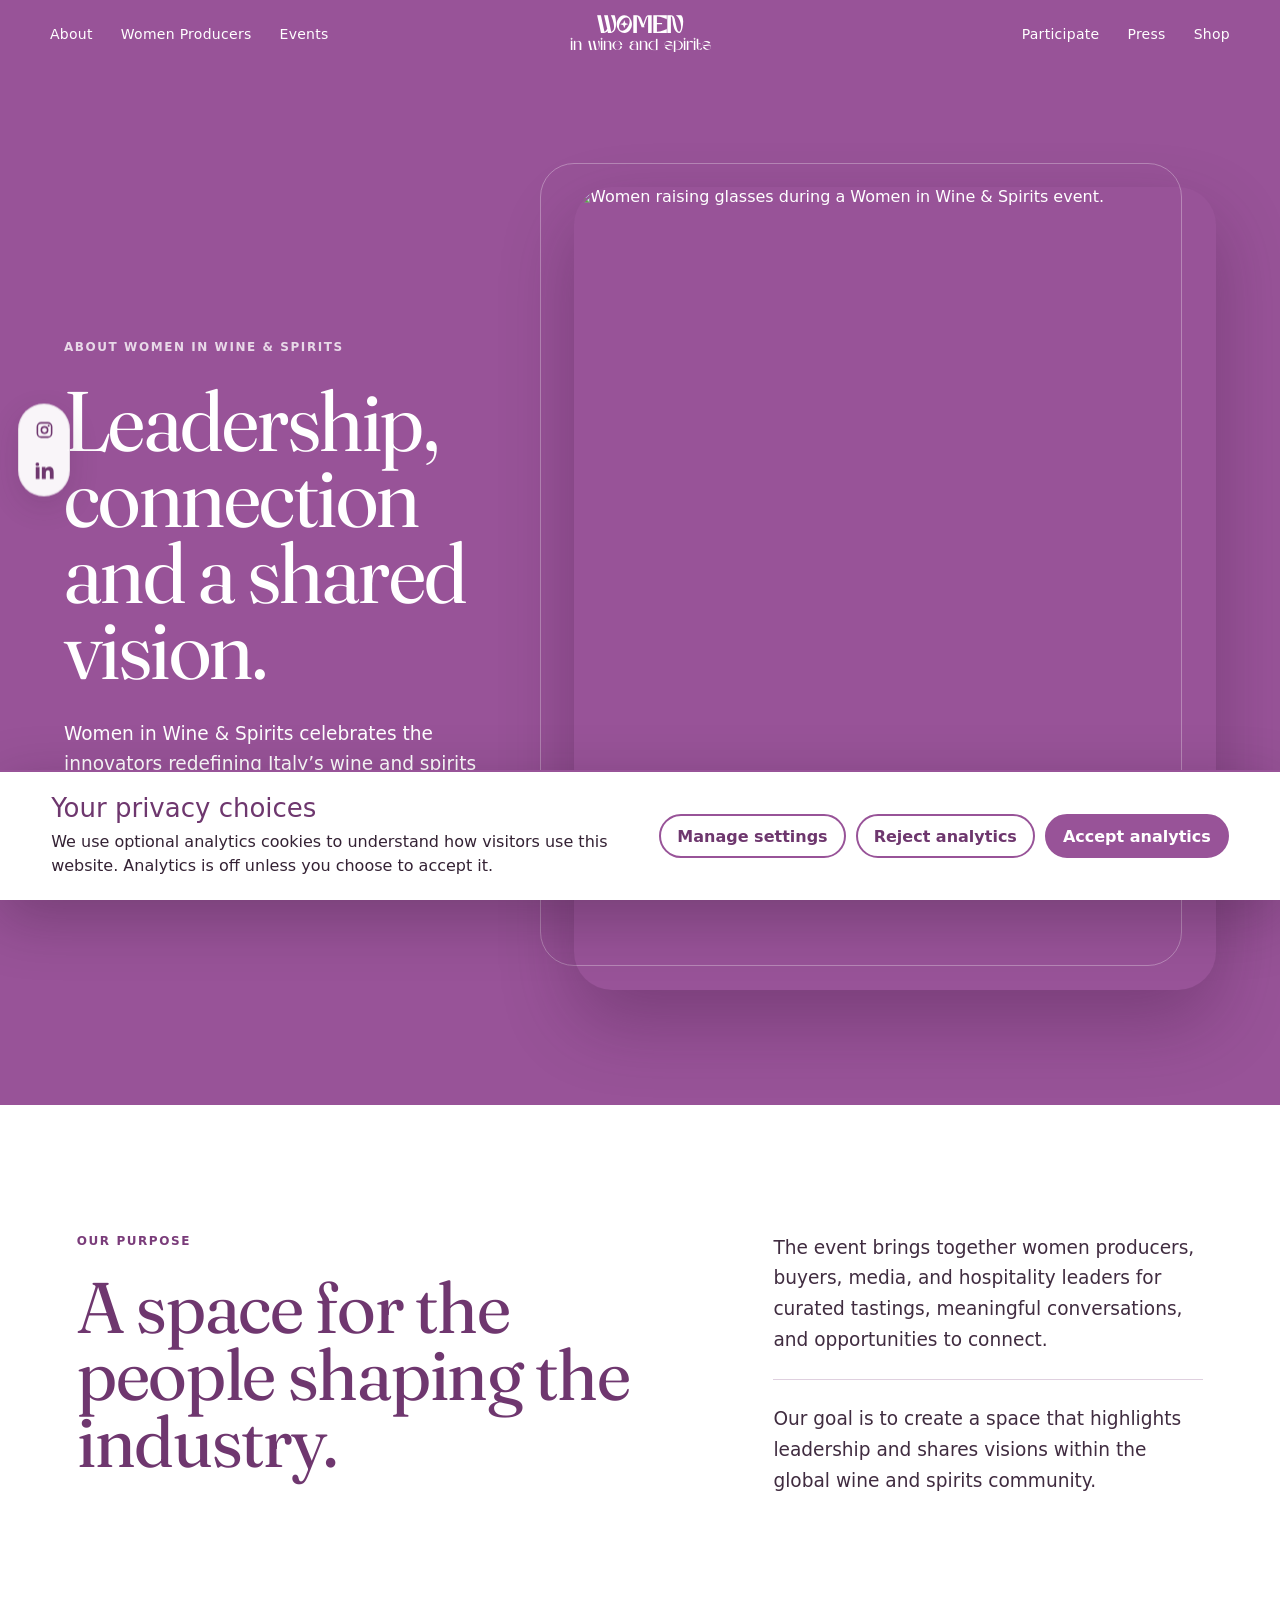
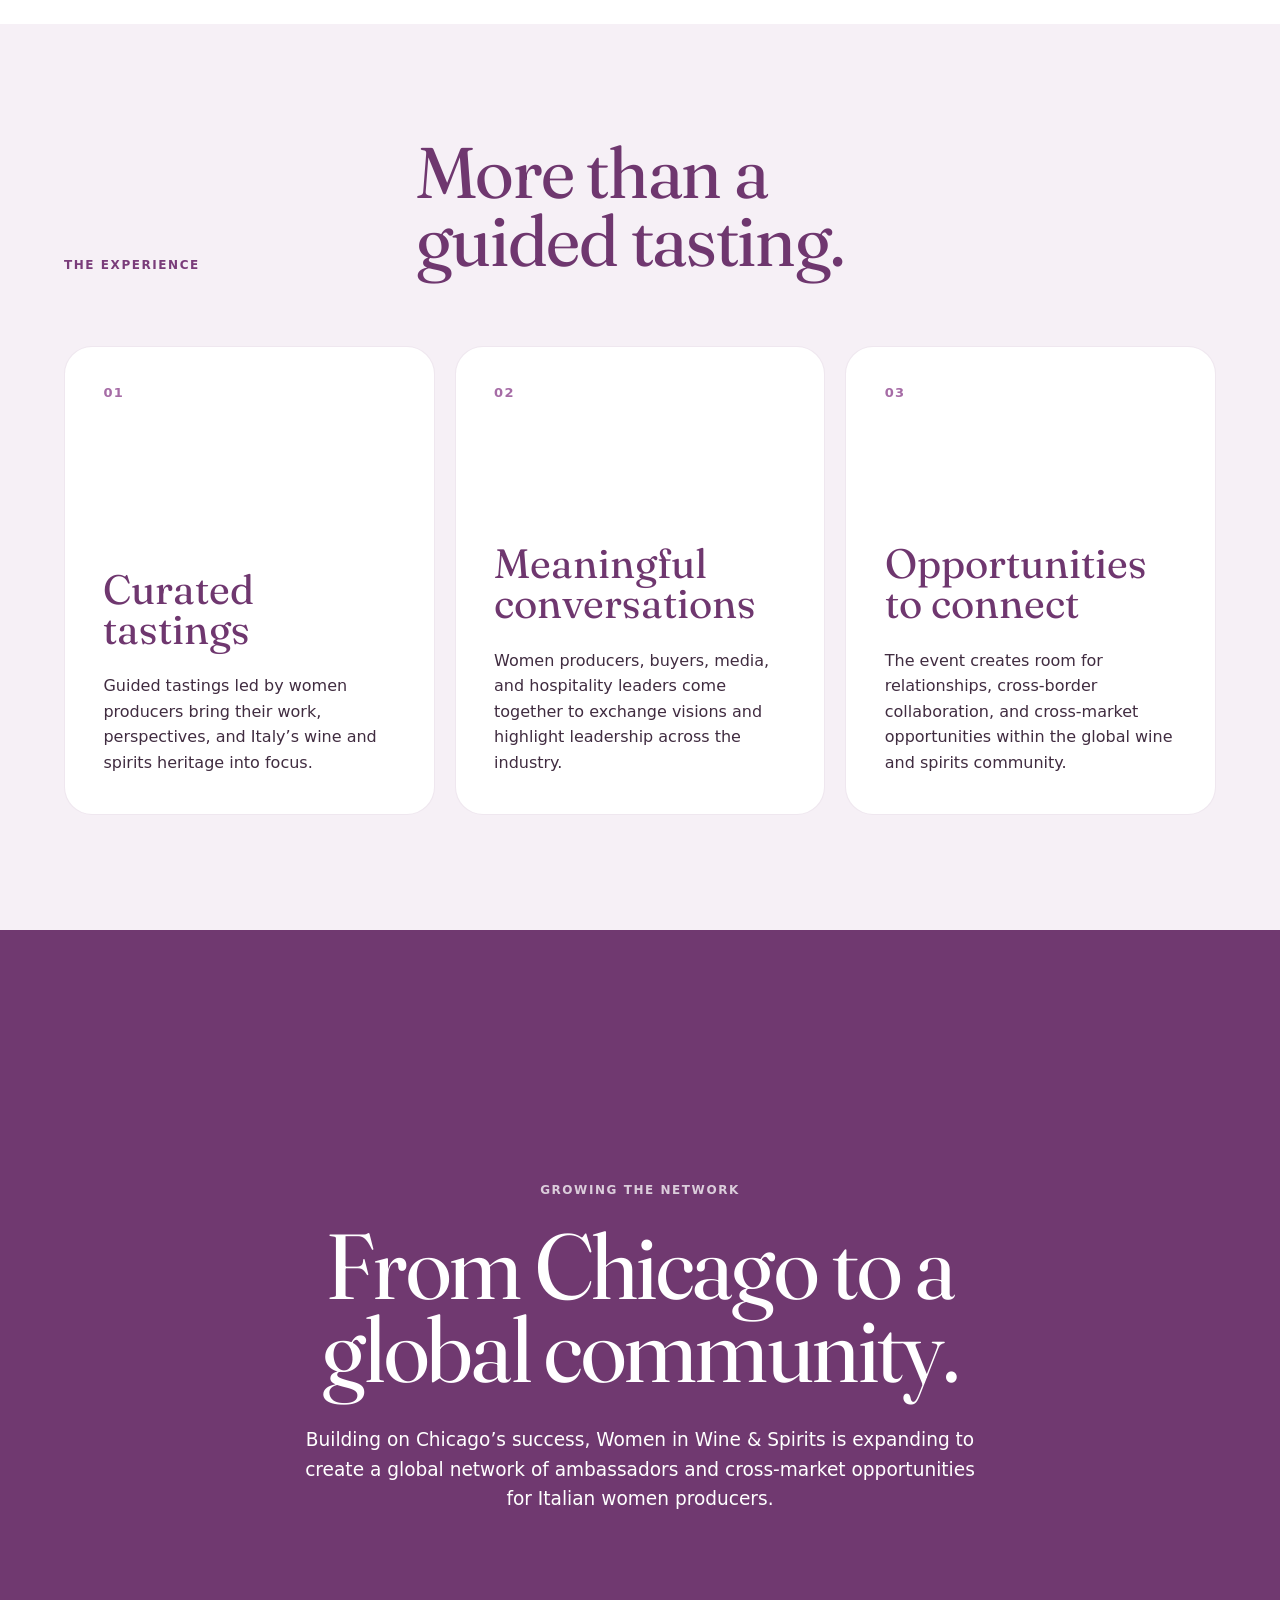
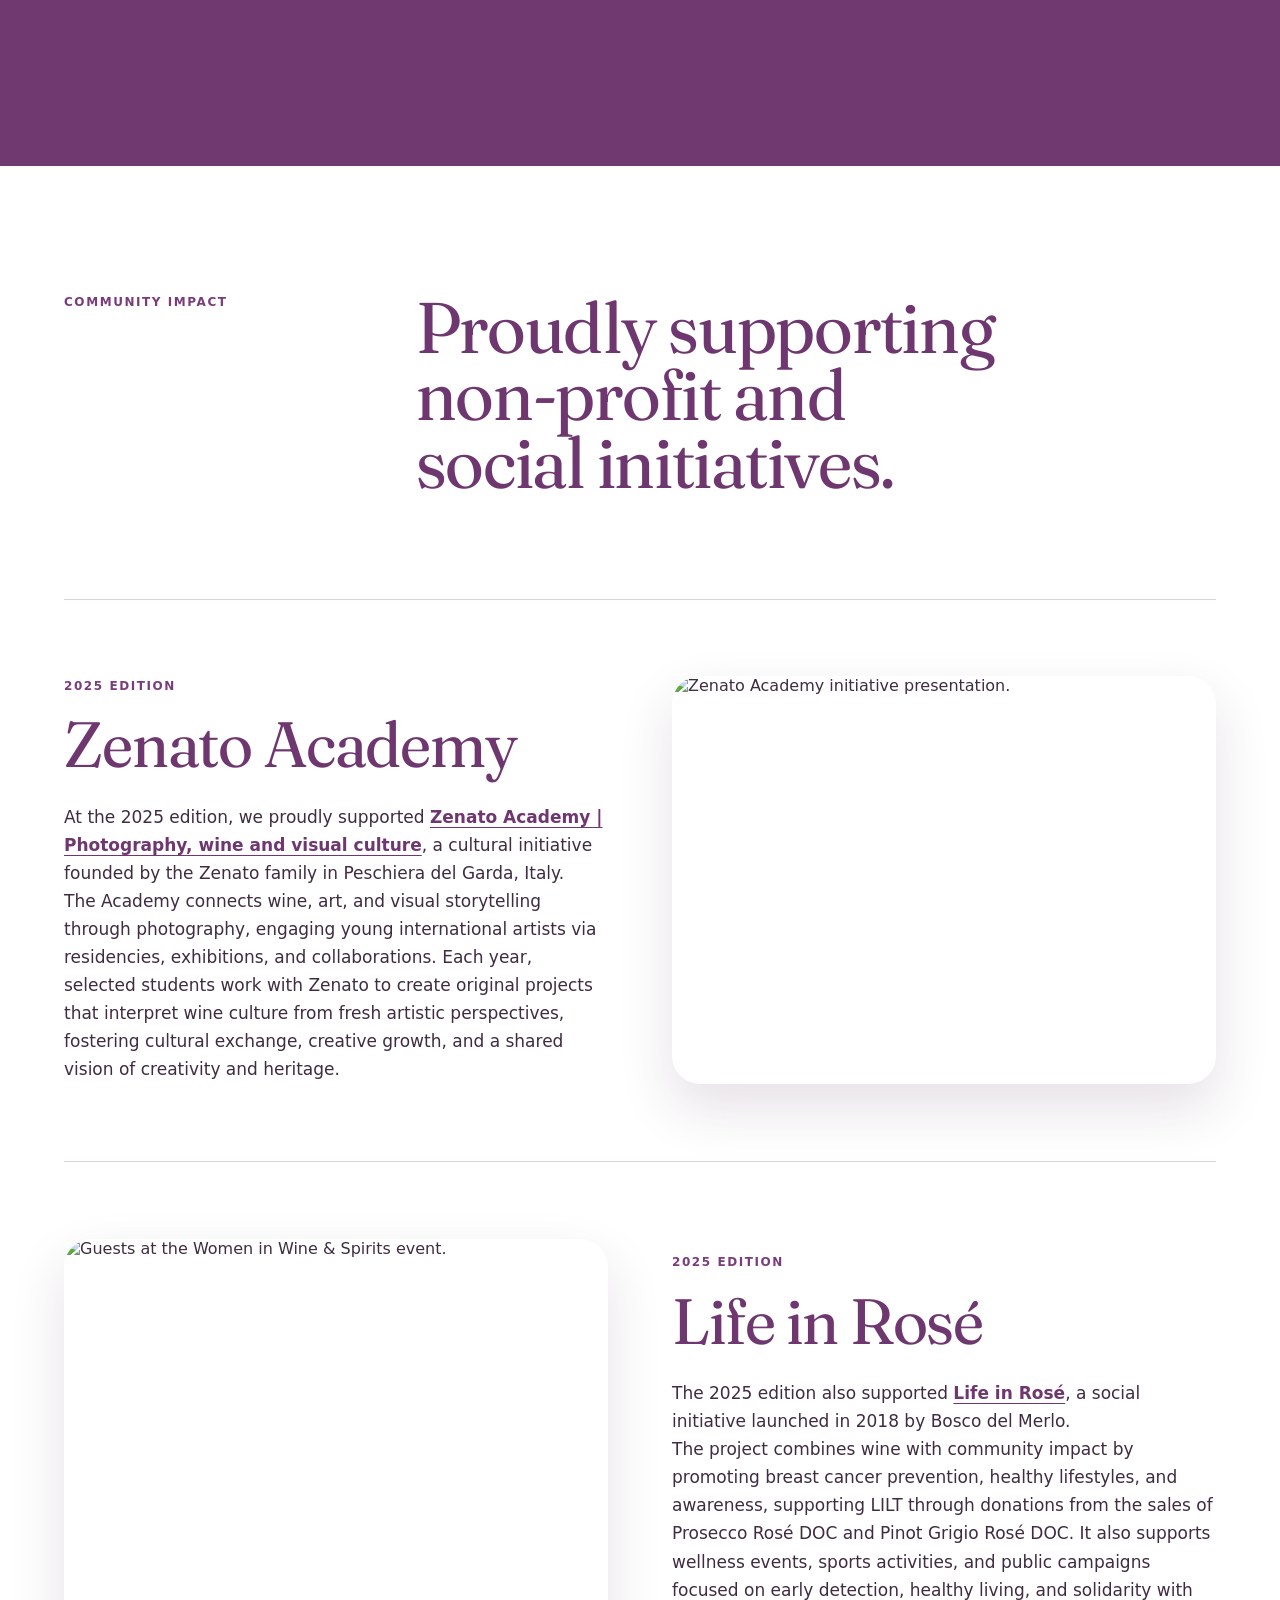
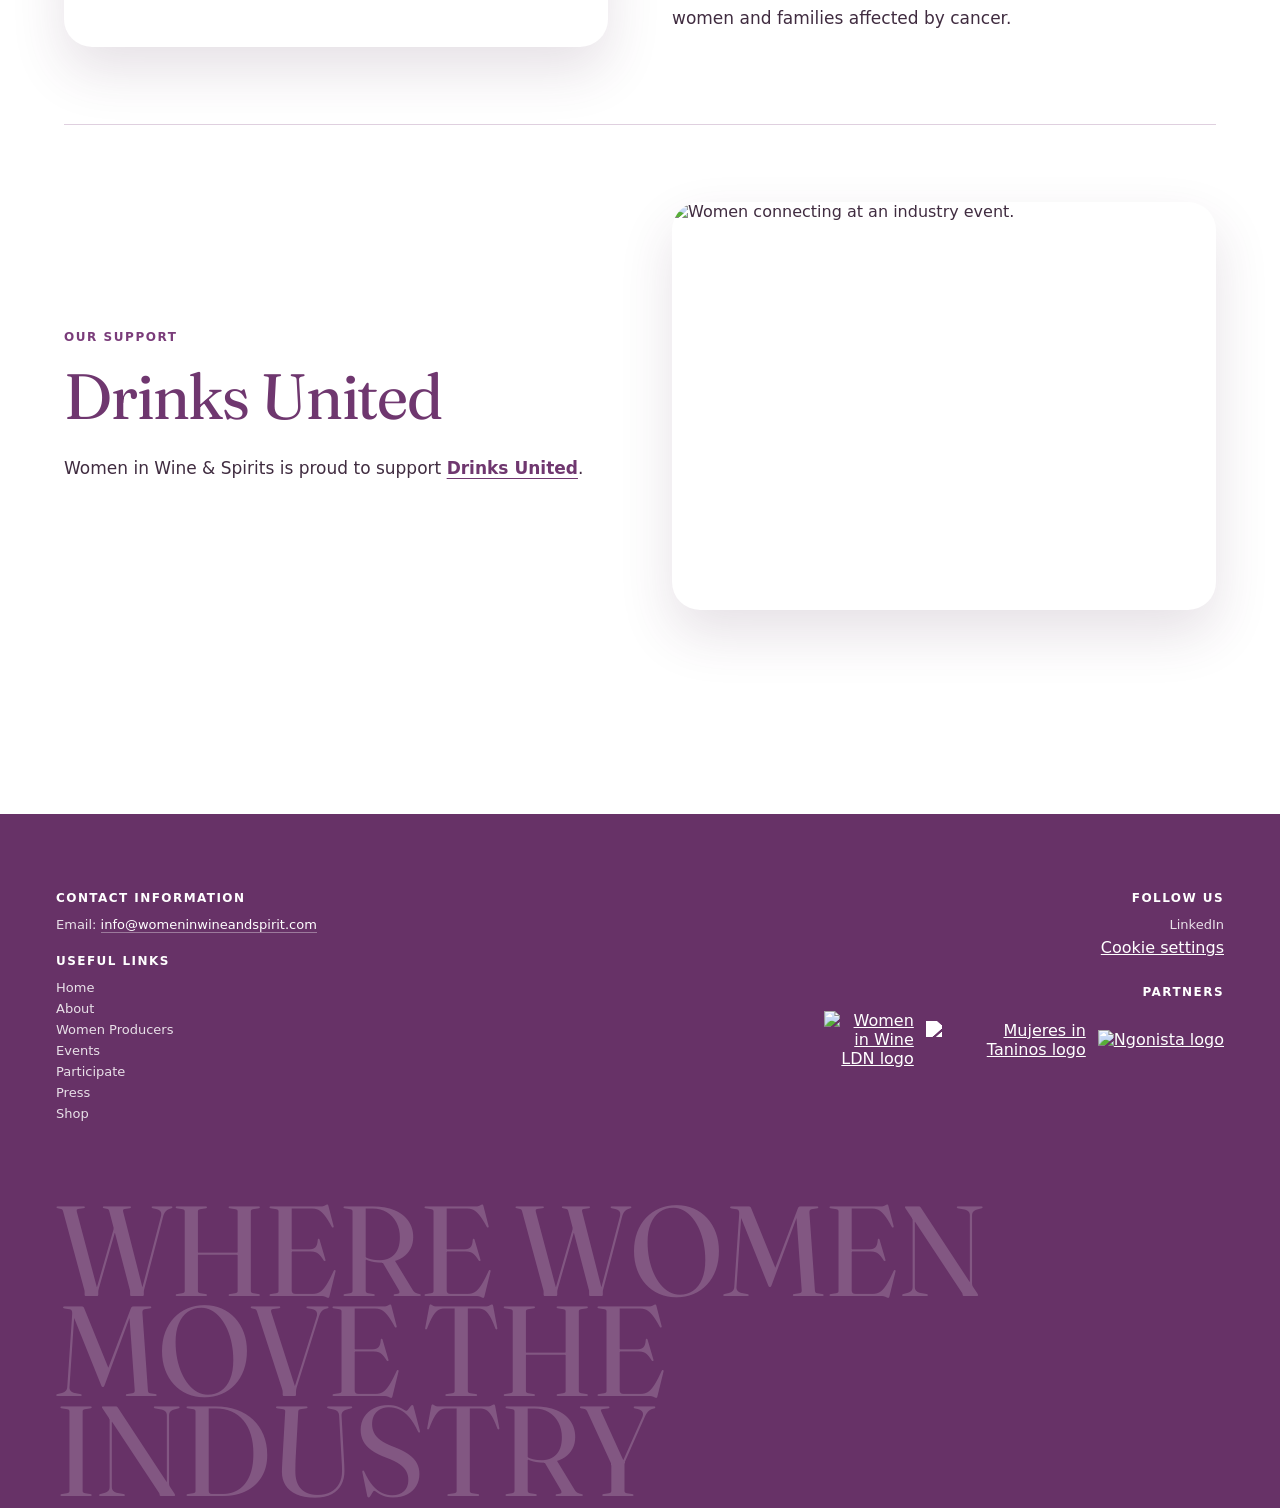
==== commit c8831f4b: "Add Ngonista to site partners" ====
--- a/about/index.html
+++ b/about/index.html
@@ -7,7 +7,7 @@
   <meta name="robots" content="index, follow, max-image-preview:large, max-snippet:-1, max-video-preview:-1">
   <meta name="theme-color" content="#985398">
   <link rel="canonical" href="https://womeninwineandspirit.com/about/">
-  <link rel="stylesheet" href="../styles.css">
+  <link rel="stylesheet" href="../styles.css?v=site5">
   <link rel="icon" type="image/png" href="../assets/graphics/favicon.png">
 
   <meta property="og:site_name" content="Women in Wine &amp; Spirits">
@@ -215,6 +215,7 @@
           <div class="footer-partners__logos">
             <a href="https://womeninwine.co.uk" target="_blank" rel="noopener noreferrer" aria-label="Visit Women in Wine LDN"><img src="https://static1.squarespace.com/static/67ca0301a3fe1b1ed6d14965/t/6ac6549c88b4285a46ea85c8/1791382684632/465079069_3908544646099723_3180672566098122377_n.png" alt="Women in Wine LDN logo"></a>
             <a href="https://www.instagram.com/mujeresintaninos/?hl=en" target="_blank" rel="noopener noreferrer" aria-label="Visit Mujeres in Taninos on Instagram"><img src="https://static1.squarespace.com/static/67ca0301a3fe1b1ed6d14965/t/6ac6523a9ab2e6532af1a8b3/1791382074889/MIT+WIL+Logo+editable-38.png" alt="Mujeres in Taninos logo"></a>
+            <a href="https://ngonista.com/en/" target="_blank" rel="noopener noreferrer" aria-label="Visit Ngonista"><img src="https://static1.squarespace.com/static/67ca0301a3fe1b1ed6d14965/t/6ad923a4d3f7556914a2a1cc/1792615332503/Mask+group-4.png" alt="Ngonista logo"></a>
           </div>
         </section>
       </div>
@@ -261,4 +262,4 @@
       <button class="cookie-button cookie-button--primary" type="button" data-cookie-save>Save choices</button>
     </div>
   </section>
-</div><script src="../js/main.js" defer></script><script src="../js/carousels.js" defer></script></body></html>
+</div><script src="../js/main.js?v=mobile1" defer></script><script src="../js/carousels.js" defer></script></body></html>
--- a/styles.css
+++ b/styles.css
@@ -863,7 +863,7 @@
 .footer-partners__logos{
   display: flex;
   align-items: center;
-  max-width: 370px;
+  max-width: 520px;
   margin-left: auto;
   justify-content: flex-end;
   gap: 12px;
@@ -894,6 +894,10 @@
 .footer-partners__logos a:nth-child(2) img{
   max-width: min(160px, 18vw);
   filter: brightness(0) invert(1);
+}
+
+.footer-partners__logos a:nth-child(3) img{
+  max-width: min(145px, 16vw);
 }
 
 .social-rail{
@@ -4690,7 +4694,7 @@
 }
 
 .producers-hero::before{
-  content: "22";
+  content: "30";
   position: absolute;
   right: -0.03em;
   bottom: -.12em;
@@ -4849,6 +4853,7 @@
 .producers-page .producer-card__photo{
   display: block;
   width: 100%;
+  height: auto;
   aspect-ratio: 4 / 5;
   object-fit: cover;
 }
@@ -5018,6 +5023,10 @@
   gap: 10px;
 }
 
+.producer-modal__companies a{
+  color: #6f376f;
+}
+
 .producer-modal__socials{
   display: flex;
   margin: -12px 0 28px;
@@ -5103,7 +5112,7 @@
   }
 
   .footer-partners__logos{
-    max-width: 330px;
+    max-width: 100%;
     margin-left: 0;
     justify-content: flex-start;
   }
@@ -5114,6 +5123,10 @@
 
   .footer-partners__logos a:nth-child(2) img{
     max-width: min(145px, 42vw);
+  }
+
+  .footer-partners__logos a:nth-child(3) img{
+    max-width: min(130px, 38vw);
   }
 }
 
@@ -5509,6 +5522,38 @@
   grid-row: 1;
 }
 
+.events-page .hc-wrap.hc-wrap--text-only{
+  grid-template-columns: minmax(0, 1fr);
+  align-items: start;
+}
+
+.events-page .hc-wrap--text-only .hc-left{
+  display: grid;
+  grid-template-columns: minmax(180px, .42fr) minmax(0, 1fr);
+  column-gap: clamp(40px, 7vw, 92px);
+  max-width: 940px;
+}
+
+.events-page .hc-wrap--text-only .hc-title,
+.events-page .hc-wrap--text-only .hc-place,
+.events-page .hc-wrap--text-only .hc-left .hc-copy:first-of-type{
+  grid-column: 1;
+}
+
+.events-page .hc-wrap--text-only .hc-copy:not(:first-of-type),
+.events-page .hc-wrap--text-only .event-program{
+  grid-column: 2;
+}
+
+.events-page .hc-wrap--text-only .hc-copy:not(:first-of-type){
+  grid-row: 1 / span 3;
+  align-self: start;
+}
+
+.events-page .hc-wrap--text-only .event-program{
+  grid-row: 4;
+}
+
 .events-page .hc-left{
   position: relative;
 }
@@ -5550,6 +5595,70 @@
   color: #6f376f;
   font-weight: 700;
   text-underline-offset: 4px;
+}
+
+.events-page .event-program{
+  max-width: 58ch;
+  margin-top: 30px;
+  padding-top: 22px;
+  border-top: 1px solid rgba(122,60,122,.2);
+  color: #493649;
+}
+
+.events-page .event-program__label{
+  margin: 0 0 10px;
+  color: #8b5a8b;
+  font: 800 11px/1.4 system-ui, -apple-system, "Segoe UI", sans-serif;
+  letter-spacing: .13em;
+  text-transform: uppercase;
+}
+
+.events-page .event-program__label:not(:first-child){
+  margin-top: 22px;
+}
+
+.events-page .event-program__entry,
+.events-page .event-program__list{
+  margin: 0;
+  font: 400 15px/1.58 system-ui, -apple-system, "Segoe UI", sans-serif;
+}
+
+.events-page .event-program__list{
+  display: grid;
+  gap: 9px;
+  padding: 0;
+  list-style: none;
+}
+
+.events-page .event-program__list li{
+  position: relative;
+  padding-left: 17px;
+}
+
+.events-page .event-program__list li::before{
+  content: "";
+  position: absolute;
+  top: .68em;
+  left: 0;
+  width: 5px;
+  height: 5px;
+  border-radius: 50%;
+  background: #a16aa1;
+}
+
+.events-page .event-program strong{
+  color: #6f376f;
+  font-weight: 750;
+}
+
+.events-page .event-program a{
+  color: #6f376f;
+  font-weight: 700;
+  text-underline-offset: 4px;
+}
+
+.events-page .event-program cite{
+  font-style: italic;
 }
 
 .events-page .hc-viewport{
@@ -5838,6 +5947,11 @@
     order: 2;
   }
 
+  .events-page .hc-wrap--text-only .hc-left{
+    display: block;
+    max-width: 680px;
+  }
+
   .events-page .hc-item{
     height: auto;
     aspect-ratio: 4 / 3;
@@ -5866,3 +5980,625 @@
     aspect-ratio: 4 / 5;
   }
 }
+
+/* Mobile experience refresh */
+@media (max-width: 768px){
+  :root{
+    --navH: 68px;
+  }
+
+  html{
+    scroll-padding-top: var(--navH);
+  }
+
+  body{
+    min-width: 320px;
+    font-size: 16px;
+    line-height: 1.55;
+  }
+
+  body.menu-open{
+    overflow: hidden;
+    overscroll-behavior: none;
+  }
+
+  .site-nav{
+    height: var(--navH);
+    border-bottom: 1px solid rgba(255,255,255,.16);
+    box-shadow: 0 8px 24px rgba(47,18,47,.14);
+  }
+
+  .site-nav .nav-inner,
+  .home-page .nav-inner{
+    display: grid;
+    grid-template-columns: minmax(0, 1fr) 48px;
+    width: 100%;
+    height: 100%;
+    padding: 8px 14px 8px 18px;
+    gap: 12px;
+    box-sizing: border-box;
+  }
+
+  .nav-home{
+    justify-self: start;
+    min-width: 0;
+  }
+
+  .nav-home-inner{
+    display: grid;
+    max-width: 190px;
+    line-height: .9;
+  }
+
+  .nav-home-inner h1{
+    font-size: 23px;
+    line-height: .85;
+  }
+
+  .nav-home-inner span{
+    font-size: 13px;
+    line-height: 1;
+  }
+
+  .nav-burger{
+    display: grid;
+    width: 48px;
+    height: 48px;
+    padding: 0;
+    place-content: center;
+    justify-self: end;
+    background: rgba(255,255,255,.08);
+    border: 1px solid rgba(255,255,255,.22);
+    border-radius: 50%;
+    transition: background-color 180ms ease, border-color 180ms ease;
+  }
+
+  .nav-burger:hover,
+  .nav-burger:focus-visible{
+    background: rgba(255,255,255,.16);
+    border-color: rgba(255,255,255,.52);
+    outline: 3px solid rgba(255,255,255,.34);
+    outline-offset: 2px;
+  }
+
+  .nav-burger span{
+    width: 21px;
+    height: 2px;
+    margin: 2.5px 0;
+    transform-origin: center;
+    transition: transform 200ms ease, opacity 160ms ease;
+  }
+
+  .site-nav.is-menu-open .nav-burger span:nth-child(1){
+    transform: translateY(7px) rotate(45deg);
+  }
+
+  .site-nav.is-menu-open .nav-burger span:nth-child(2){
+    opacity: 0;
+  }
+
+  .site-nav.is-menu-open .nav-burger span:nth-child(3){
+    transform: translateY(-7px) rotate(-45deg);
+  }
+
+  .mobile-menu{
+    position: fixed;
+    inset: var(--navH) 0 0;
+    z-index: 9998;
+    display: grid;
+    grid-auto-rows: minmax(58px, auto);
+    align-content: start;
+    gap: 0;
+    padding: 18px max(20px, env(safe-area-inset-right)) calc(30px + env(safe-area-inset-bottom)) max(20px, env(safe-area-inset-left));
+    overflow-y: auto;
+    background:
+      radial-gradient(circle at 100% 0, rgba(255,255,255,.12), transparent 34%),
+      linear-gradient(155deg, #985398 0%, #713671 72%, #5b2b5b 100%);
+    box-shadow: inset 0 1px rgba(255,255,255,.08);
+    counter-reset: mobileNav;
+    overscroll-behavior: contain;
+  }
+
+  .mobile-menu[hidden]{
+    display: none !important;
+  }
+
+  .mobile-link{
+    display: grid;
+    grid-template-columns: 34px minmax(0, 1fr) 20px;
+    min-height: 58px;
+    padding: 10px 8px;
+    align-items: center;
+    color: rgba(255,255,255,.92);
+    border-bottom: 1px solid rgba(255,255,255,.16);
+    border-radius: 0;
+    font-family: "headerfont", ui-serif, Georgia, serif;
+    font-size: clamp(25px, 7.2vw, 34px);
+    font-weight: 400;
+    line-height: 1;
+    letter-spacing: -.015em;
+    counter-increment: mobileNav;
+    transition: padding 180ms ease, color 180ms ease, background-color 180ms ease;
+  }
+
+  .mobile-link::before{
+    content: "0" counter(mobileNav);
+    color: rgba(255,255,255,.54);
+    font-family: system-ui, -apple-system, "Segoe UI", sans-serif;
+    font-size: 10px;
+    font-weight: 800;
+    letter-spacing: .1em;
+  }
+
+  .mobile-link::after{
+    content: "↗";
+    color: rgba(255,255,255,.52);
+    font-family: system-ui, -apple-system, "Segoe UI", sans-serif;
+    font-size: 15px;
+    text-align: right;
+  }
+
+  .mobile-link:hover,
+  .mobile-link:focus-visible{
+    padding-left: 14px;
+    color: #fff;
+    background: rgba(255,255,255,.08);
+    outline: none;
+  }
+
+  .mobile-link[aria-current="page"]{
+    color: #fff;
+    background: rgba(255,255,255,.12);
+    border-bottom-color: rgba(255,255,255,.28);
+  }
+
+  .mobile-link[aria-current="page"]::after{
+    content: "•";
+    color: #f1bf47;
+    font-size: 24px;
+  }
+
+  .social-rail{
+    top: auto;
+    right: auto;
+    bottom: calc(12px + env(safe-area-inset-bottom));
+    left: 12px;
+    z-index: 80;
+    padding: 4px;
+    flex-direction: row;
+    gap: 2px;
+    transform: none;
+  }
+
+  .social-rail a{
+    width: 34px;
+    height: 34px;
+  }
+
+  .site-footer{
+    min-height: 0;
+    padding: 58px 20px 36px;
+  }
+
+  .footer-cols{
+    grid-template-columns: 1fr;
+    gap: 38px;
+  }
+
+  .footer-col--right{
+    justify-self: stretch;
+    text-align: left;
+  }
+
+  .footer-links,
+  .footer-links--right{
+    justify-items: start;
+    gap: 2px;
+  }
+
+  .footer-links a,
+  .footer-cookie-settings{
+    display: inline-flex;
+    min-height: 42px;
+    align-items: center;
+    font-size: 14px;
+  }
+
+  .footer-partners{
+    margin-top: 34px;
+    text-align: left;
+  }
+
+  .footer-partners__logos{
+    max-width: 100%;
+    margin-left: 0;
+    justify-content: flex-start;
+    gap: 18px;
+  }
+
+  .footer-mark{
+    position: relative;
+    left: auto;
+    bottom: auto;
+    margin-top: 46px;
+    font-size: clamp(46px, 15vw, 72px);
+    line-height: .78;
+    white-space: normal;
+    transform: none;
+  }
+
+  .cookie-banner{
+    max-height: min(82dvh, 620px);
+    padding: 20px 16px calc(16px + env(safe-area-inset-bottom));
+    overflow-y: auto;
+    gap: 18px;
+  }
+
+  .cookie-banner h2{
+    font-size: 22px;
+  }
+
+  .cookie-banner p{
+    font-size: 14px;
+  }
+
+  .cookie-banner__actions,
+  .cookie-modal__actions{
+    width: 100%;
+    gap: 8px;
+  }
+
+  .cookie-button{
+    min-height: 48px;
+  }
+
+  .cookie-modal{
+    padding: 12px;
+  }
+
+  .cookie-modal__panel{
+    max-height: calc(100dvh - 24px);
+    padding: 28px 20px calc(22px + env(safe-area-inset-bottom));
+    border-radius: 18px;
+  }
+
+  .contact{
+    padding-right: 18px;
+    padding-left: 18px;
+  }
+
+  .contact-title,
+  .home-page .contact-title{
+    margin-bottom: 34px;
+    font-size: clamp(46px, 14vw, 64px);
+    line-height: .9;
+    text-align: left;
+  }
+
+  .contact-form{
+    gap: 14px;
+  }
+
+  .contact-row{
+    display: grid;
+    grid-template-columns: 1fr;
+    gap: 14px;
+  }
+
+  .contact-form input,
+  .contact-form textarea,
+  .contact-btn{
+    min-height: 50px;
+    box-sizing: border-box;
+    font-size: 16px;
+  }
+
+  .contact-form textarea{
+    min-height: 140px;
+    resize: vertical;
+  }
+
+  .home-hero{
+    min-height: calc(100svh - var(--navH));
+    padding: 34px 16px 52px;
+  }
+
+  .home-page .hero-frame{
+    width: 100%;
+    margin: 28px 0 0;
+    padding: 0;
+  }
+
+  .home-page .hero-frame .vid{
+    width: min(calc(100vw - 48px), 430px);
+    aspect-ratio: 4 / 5;
+    border-radius: 24px;
+  }
+
+  .home-hero__statement{
+    top: 28px;
+    width: min(11ch, calc(100vw - 44px));
+    font-size: clamp(34px, 10.5vw, 44px);
+  }
+
+  .home-hero__scroll{
+    right: 16px;
+    bottom: 16px;
+  }
+
+  .home-page .home-introduction{
+    margin: 0;
+    padding: 58px 20px 64px;
+    row-gap: 28px;
+  }
+
+  .home-page .home-introduction h2{
+    max-width: 11ch;
+    font-size: clamp(42px, 12vw, 56px);
+  }
+
+  .home-introduction__copy p{
+    font-size: 17px;
+    line-height: 1.6;
+  }
+
+  .home-page .wws-grid{
+    gap: 22px;
+    padding: 52px 16px 68px;
+  }
+
+  .home-page .row{
+    gap: 12px;
+  }
+
+  .home-page .row .card{
+    min-height: 240px;
+    padding: 26px 24px;
+    border-radius: 20px;
+  }
+
+  .home-page .row .media{
+    border-radius: 20px;
+  }
+
+  .home-card-title{
+    font-size: clamp(38px, 11vw, 48px);
+  }
+
+  .about-hero,
+  .producers-hero{
+    gap: 36px;
+    padding: 54px 20px 66px;
+  }
+
+  .about-hero h1,
+  .producers-hero h1{
+    margin: 18px 0 24px;
+    font-size: clamp(50px, 14vw, 66px);
+  }
+
+  .about-hero__lead,
+  .producers-hero__copy > p:last-child{
+    font-size: 17px;
+    line-height: 1.58;
+  }
+
+  .about-purpose,
+  .about-experience,
+  .about-initiatives{
+    padding: 64px 20px 72px;
+  }
+
+  .about-detail-card{
+    min-height: 0;
+    padding: 28px 24px;
+  }
+
+  .about-mission{
+    min-height: 430px;
+    padding: 68px 20px;
+  }
+
+  .initiative-row{
+    gap: 26px;
+    padding: 42px 0;
+  }
+
+  .producers-hero__media figcaption{
+    right: 12px;
+    bottom: 12px;
+    left: 12px;
+    padding: 20px 22px;
+  }
+
+  .producers-hero__media figcaption strong{
+    font-size: 64px;
+  }
+
+  .producers-page .producer-directory{
+    padding: 62px 16px 78px;
+  }
+
+  .producer-directory__header{
+    gap: 22px;
+    margin-bottom: 38px;
+  }
+
+  .producer-directory__header h2{
+    font-size: clamp(44px, 12vw, 56px);
+  }
+
+  .producers-page .producer-grid{
+    gap: 18px;
+  }
+
+  .producers-page .producer-card__photo,
+  .producers-page .producer-photo-placeholder{
+    aspect-ratio: 4 / 5;
+  }
+
+  .producers-page .producer-card__copy{
+    min-height: 200px;
+    padding: 24px;
+  }
+
+  .producer-card__index{
+    margin-bottom: 24px;
+  }
+
+  .producers-page .producer-card__name{
+    font-size: clamp(32px, 9vw, 40px);
+  }
+
+  .producer-modal{
+    width: calc(100vw - 16px);
+    max-height: calc(100dvh - 16px);
+    margin-bottom: 8px;
+  }
+
+  .producer-modal__panel{
+    max-height: calc(100dvh - 16px);
+    padding: 34px 22px calc(26px + env(safe-area-inset-bottom));
+    border-radius: 22px;
+  }
+
+  .producer-modal h2{
+    margin-right: 48px;
+    font-size: clamp(38px, 12vw, 52px);
+  }
+
+  .events-page .global-series,
+  .events-page .half-carousel{
+    padding-right: 16px;
+    padding-left: 16px;
+  }
+
+  .events-page .upcoming-events{
+    gap: 30px;
+  }
+
+  .events-page .upcoming-events__heading h1,
+  .events-page .pe-title{
+    font-size: clamp(50px, 15vw, 68px);
+  }
+
+  .events-page .upcoming-event{
+    min-height: 210px;
+    padding: 26px 22px;
+    border-radius: 24px;
+  }
+
+  .events-page .upcoming-event__action{
+    top: 24px;
+    right: 22px;
+  }
+
+  .events-page .hc-wrap,
+  .events-page .hc-wrap.is-reversed{
+    gap: 28px;
+    padding: 46px 0;
+  }
+
+  .events-page .hc-place{
+    font-size: clamp(40px, 12vw, 52px);
+  }
+
+  .events-page .hc-copy{
+    font-size: 16px;
+    line-height: 1.6;
+  }
+
+  .events-page .hc-track{
+    grid-auto-columns: 90%;
+  }
+
+  .events-page .hc-viewport{
+    padding: 6px;
+    border-radius: 22px;
+  }
+
+  .events-page .hc-item{
+    border-radius: 17px;
+  }
+
+  .press-page .press{
+    padding: 58px 16px 82px;
+  }
+
+  .press-page .press-header{
+    gap: 22px;
+    margin-bottom: 42px;
+  }
+
+  .press-page .press-title{
+    font-size: clamp(52px, 16vw, 72px);
+  }
+
+  .press-page .press-card-copy{
+    min-height: 0;
+    padding: 26px 22px;
+  }
+
+  .shop-page .products-section{
+    padding: 54px 16px 82px;
+  }
+
+  .shop-page .shop-header{
+    gap: 24px;
+    margin-bottom: 38px;
+    padding: 32px 22px 36px;
+    border-radius: 22px;
+  }
+
+  .shop-page .shop-header h1{
+    font-size: clamp(46px, 14vw, 58px);
+    overflow-wrap: anywhere;
+  }
+
+  .shop-page .stripe-product-card{
+    border-radius: 20px;
+  }
+
+  .shop-page .stripe-product-text-content{
+    padding: 24px 22px;
+  }
+
+  .get-involved .gi-text,
+  .get-involved .gi-involved{
+    font-size: clamp(52px, 15vw, 72px);
+    line-height: .92;
+  }
+
+  .get-involved .gi-tabs{
+    width: 100%;
+    padding: 0 16px;
+    box-sizing: border-box;
+  }
+
+  .get-involved .gi-tab{
+    min-height: 50px;
+  }
+}
+
+@media (max-width: 430px){
+  .mobile-menu{
+    padding-top: 12px;
+  }
+
+  .mobile-link{
+    min-height: 55px;
+    font-size: clamp(24px, 7.5vw, 31px);
+  }
+
+  .home-page .hero-frame{
+    margin-top: 24px;
+  }
+
+  .home-page .hero-frame .vid{
+    width: calc(100vw - 36px);
+  }
+
+  .footer-partners__logos{
+    flex-wrap: wrap;
+  }
+}
